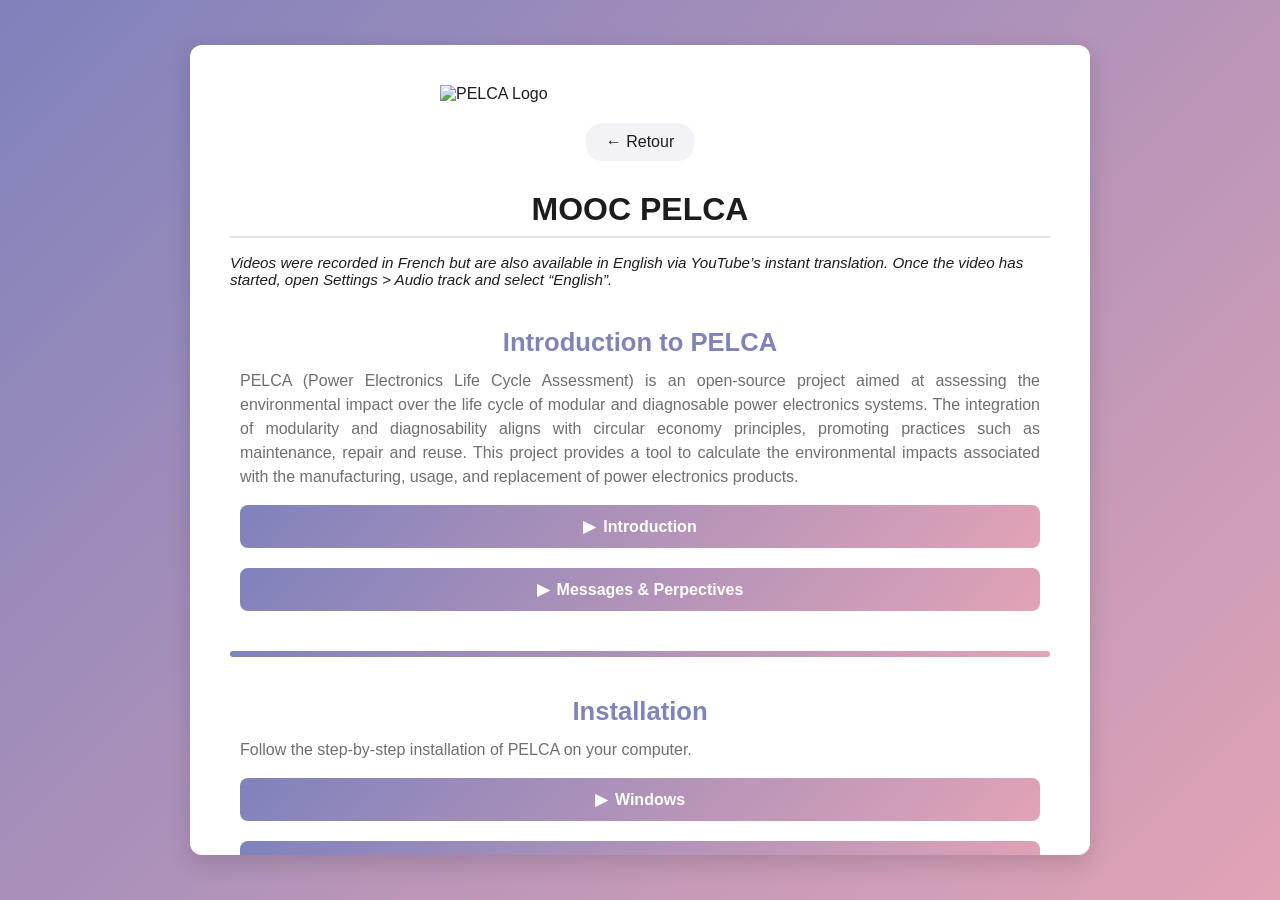
==== mooc.html @ 7f75ffa6 "Update mooc" ====
<!DOCTYPE html>
<html lang="fr">
<head>
  <meta charset="UTF-8" />
  <meta name="viewport" content="width=device-width, initial-scale=1" />
  <title>PELCA - MOOC</title>
  <style>
    :root {
      --gradient-from: #7f82bc;
      --gradient-to:   #e2a3b6;
      --text:           #1d1d1f;
      --secondary:      #6e6e73;
      --download-btn: var(--gradient-from);
      --doc-btn:   #6e6e73;
      --font:          -apple-system, BlinkMacSystemFont, "Segoe UI", Roboto, Oxygen,
                       Ubuntu, Cantarell, "Open Sans", "Helvetica Neue", sans-serif;
    }
    * { box-sizing: border-box; margin:0; padding:0; }
    body {
      min-height: 100vh;
      background: linear-gradient(135deg, var(--gradient-from), var(--gradient-to));
      display: flex; justify-content: center; align-items: center;
      font-family: var(--font); color: var(--text);
    }
    .floating-window {
      background: #fff;
      border-radius: 12px;
      box-shadow: 0 8px 24px rgba(0,0,0,0.15);
      max-width: 900px;
      width: 90%;
      padding: 40px;
      overflow-y: auto;
      max-height: 90vh;
    }
    .logo-top { display: block; margin: 0 auto 20px; max-width: 400px; height: auto; }
    .btn-back-container { text-align: center; margin-bottom: 30px; }
    .btn-back {
      display: inline-flex; align-items: center; gap: 8px;
      padding: 10px 20px; border-radius: 16px;
      background-color: #f2f2f7; color: var(--text);
      font-size: 1rem; text-decoration: none;
      transition: background-color .2s, color .2s;
    }
    .btn-back:hover { background-color: #e2a3b6; color: #fff; }
    main h2 {
      font-size: 2rem; margin-bottom: 16px;
      border-bottom: 2px solid #e2e2e7;
      padding-bottom: 8px; text-align: center;
    }
    .section { margin: 40px 0; }

    .section-bar {
      width: 100%;
      height: 6px;
      background: linear-gradient(90deg, var(--gradient-from), var(--gradient-to));
      margin: 40px 0;
      border-radius: 4px;
    }

    .section h3 {
      font-size: 1.6rem; margin-bottom: 12px;
      text-align: center; color: var(--gradient-from);
    }
    .description {
      font-size: 1rem;
      color: var(--secondary);
      text-align: justify;
      line-height: 1.5;
      max-width: 800px;
      margin: 0 auto 16px;
    }

    .example-item {
      display: flex; align-items: flex-start;
      gap: 20px; padding: 20px 0;
    }
    .example-item + .example-item {
      border-top: 1px solid #e2e2e7;
    }
    .example-image {
      flex: 0 0 25%; border-radius: 8px;
      object-fit: cover; max-height: 100px;
    }
    .example-content { flex: 1; }
    .example-content h3 {
      margin-bottom: 6px; font-size: 1.1rem; font-weight: bold;
    }
    .example-content p {
      color: var(--secondary); font-size: .95rem; line-height: 1.4;
    }
    .example-actions {
      margin-top: 12px;
      display: flex;
      gap: 10px;
    }
    .example-actions a {
      flex: 1;
      display: inline-block;
      text-align: center;
      padding: 6px 12px;
      border-radius: 4px;
      font-size: .9rem;
      text-decoration: none;
      transition: opacity .2s;
      color: #fff;
    }
    .btn-download { background: var(--download-btn); }
    .btn-download:hover { opacity: .8; }
    .btn-doc { background: var(--doc-btn); }
    .btn-doc:hover { opacity: .8; }


    details.video-details {
      max-width: 800px; margin: 0 auto 20px;
    }
    /* Style des onglets vidéo */
    details.video-details summary {
      list-style: none; display: block; width: 100%;
      background: linear-gradient(135deg, var(--gradient-from), var(--gradient-to));
      color: #fff; font-size: 1rem; font-weight: 600;
      padding: 12px 16px; border: none; border-radius: 8px;
      cursor: pointer; transition: background 0.3s ease, transform 0.2s ease;
      text-align: center;
    }
    details.video-details summary::-webkit-details-marker,
    details.video-details summary::marker { display: none; }
    details.video-details summary::before {
      content: "▶"; display: inline-block; margin-right: 8px;
      transition: transform .2s;
    }
    details.video-details[open] summary::before { transform: rotate(90deg); }
    details.video-details summary:hover { transform: translateY(-2px); }
    .video-container {
      position: relative; padding-bottom: 56.25%; height: 0;
      overflow: hidden; border-radius: 8px;
      box-shadow: 0 4px 12px rgba(0,0,0,0.1);
      margin-top: 12px;
    }
    .video-container iframe {
      position: absolute; top: 0; left: 0;
      width: 100%; height: 100%; border: none;
    }
    footer {
      text-align: center; margin-top: 30px;
      border-top: 1px solid #d2d2d7; padding-top: 20px;
      color: var(--secondary); font-size: .85rem;
    }

    /* Style pour la classe coming-soon */
    .coming-soon {
      font-size: 2rem;
      font-weight: bold;
      color: var(--secondary);
      text-align: center;
      margin-top: 40px;
      border: 2px solid var(--secondary);
      padding: 20px;
      border-radius: 8px;
      max-width: 80%;
      margin: 40px auto 0;
    }

    footer a { color: inherit; text-decoration: none; cursor: default; }

    /* —————————————— R E S P O N S I V E —————————————— */
    @media (max-width: 600px) {
      .logo-top {
        max-width: 80%;  /* logo plus petit */
        margin-bottom: 20px;
      }
      .example-item {
        flex-direction: column;
        align-items: center;
        text-align: center;
      }
      .example-image {
        flex: none;
        max-width: 60%;
        margin-bottom: 12px;
      }
      .example-actions {
        flex-direction: column;
      }
      .example-actions a {
        width: 100%;
        margin: 4px 0;
      }
    }

	/* Container 2 colonnes pour Algorithm */ 
	  .algorithm-info {
	    flex: 1;
	    min-width: 250px;
	  }
	  .btn-more-info {
	    display: inline-block;
	    padding: 8px 16px;
	    border-radius: 4px;
	    background: var(--gradient-from);
	    color: #fff;
	    text-decoration: none;
	    font-size: 0.9rem;
	    transition: opacity 0.2s;
	  }
	  .btn-more-info:hover {
	    opacity: 0.8;
	  }

/* 1. Assurez-vous que le conteneur est en flex et centre verticalement ses enfants */
#algorithm .algorithm-content {
  display: flex;
  align-items: center;   /* centre verticalement l’image et le bloc texte */
  gap: 20px;
  max-width: 800px;
  margin: 0 auto;
}

/* 2. Colonnes de largeur égale (ou ajustez la proportion si besoin) */
#algorithm .algorithm-text,
#algorithm .algorithm-info {
  flex: 1;               /* chaque colonne prend 50% de l’espace */
}

/* 3. Centre l’image dans sa colonne */
#algorithm .algorithm-text {
  display: flex;
  justify-content: center;  /* centre horizontalement */
  align-items: center;      /* centre verticalement */
}

/* 4. Adapte la taille de l’image */
/* Override pour agrandir le schéma dans #algorithm */
#algorithm .algorithm-text .example-image {
  flex: none;           /* désactive le flex-basis à 25% */
  max-height: none;     /* enlève la limite de hauteur */
  width: 400px;         /* taille fixe ou adapte à ta convenance */
  height: auto;         /* conserve les proportions */
  object-fit: contain;  /* ne recadre pas l’image */
}


/* 5. (Optionnel) Pour que la colonne texte garde un bon padding */
#algorithm .algorithm-info {
  padding: 0 10px;
}


  </style>
</head>
<body>
  <div class="floating-window">
    <img src="https://rawcdn.githack.com/merce-fra/PELCA/Release_PELCA_v1.4/Images/first_image.png" alt="PELCA Logo" class="logo-top" />
    <div class="btn-back-container">
      <a href="https://merce-pelca.github.io" class="btn-back" title="Retour">← Retour</a>
    </div>
    <main>
      <h2>MOOC PELCA</h2>
      <p class="info" style="font-size:0.95rem; margin-top:8px; font-style: italic;">
        Videos were recorded in French but are also available in English via YouTube’s instant translation. Once the video has started, open Settings &gt; Audio track and select “English”.
      </p>

      <section id="presentation" class="section">
        <h3>Introduction to PELCA</h3>
        <p class="description">PELCA (Power Electronics Life Cycle Assessment) is an open-source project aimed at assessing the environmental impact over the life cycle of modular and diagnosable power electronics systems. The integration of modularity and diagnosability aligns with circular economy principles, promoting practices such as maintenance, repair and reuse. This project provides a tool to calculate the environmental impacts associated with the manufacturing, usage, and replacement of power electronics products.</p>
        <details class="video-details">
          <summary>Introduction</summary>
          <div class="video-container">
            <iframe src="https://www.youtube.com/embed/OSKRiVQrvIM?rel=0&vq=hd1080" allowfullscreen></iframe>
          </div>
        </details>

        <details class="video-details">
          <summary>Messages & Perpectives</summary>
          <div class="video-container">
            <iframe src="https://www.youtube.com/embed/2fnEVMA_NZ4?rel=0&vq=hd1080" allowfullscreen></iframe>
          </div>
        </details>
      </section>

      <div class="section-bar"></div>
      <section id="installation" class="section">
        <h3>Installation</h3>
        <p class="description">Follow the step-by-step installation of PELCA on your computer.</p>
        <details class="video-details">
          <summary>Windows</summary>
          <div class="video-container">
            <iframe src="https://www.youtube.com/embed/ybwgHxSj2F8?si=oNDHVMSUBNl4mpif?rel=0&vq=hd1080" allowfullscreen></iframe>
          </div>
        </details>
        <details class="video-details">
          <summary>MacOS</summary>
          <div class="video-container">
            <iframe src="https://www.youtube.com/embed/CEszrfRF-E8?si=k-HWqd1NacOyJD__?rel=0&vq=hd1080" allowfullscreen></iframe>
          </div>
        </details>
        <details class="video-details">
          <summary>Linux</summary>
          <div class="video-container">
            <iframe src="https://www.youtube.com/embed/yWc86YApPBY?rel=0&vq=hd1080" allowfullscreen></iframe>
          </div>
        </details>
      </section>

		<div class="section-bar"></div>
		<section id="algorithm" class="section">
		  <h3>Algorithm</h3>
		  <div class="algorithm-content">
		    <!-- Colonne gauche : image parfaitement centrée -->
		    <div class="algorithm-text">
		      <img 
		        src="https://rawcdn.githack.com/merce-fra/PELCA/Release_PELCA_v1.4/Images/Algorithm/Figure1.png" 
		        alt="Figure 1: Algorithm flowchart" 
		        class="example-image"
		      />
		    </div>
		    <!-- Colonne droite : texte + bouton -->
		    <div class="algorithm-info">
		      <p class="description">
		        The PELCA algorithm is based on the concept of Replacement Unit (RU). It represents the maximum level of modularity of the system that can be dismantled and replaced; for example, a RU can be an integrated module or a discrete component (assuming they can be dismantled). When a RU is replaced, its age is reset to zero. <br>Consider the example of an inverter in Figure 1: in case (a), the inverter has 6 RUs, allowing to replace a specific power switch individually. In contrast, case (b) consists of a single RU-inverter, meaning that if a fault occurs, the entire system must be replaced. 
		      </p>
		      <a 
		        href="https://github.com/merce-fra/PELCA_internal/blob/main/Details/Algorithm.md" 
		        target="_blank" 
		        class="btn-more-info"
		      >
		        More Information
		      </a>
		    </div>
		  </div>
		</section>
        <details class="video-details">
          <summary>Watch the video</summary>
		  <div class="video-container">
            <iframe src="https://www.youtube.com/embed/3C1492zglvs?rel=0&vq=hd1080" allowfullscreen></iframe>
          </div>
        </details>




      <div class="section-bar"></div>
      <section id="exemple-onduleur" class="section">
        <h3>Example: Inverter</h3>
        <div class="example-item">
          <img src="https://www.mouser.fr/images/infineon/lrg/FS820R08A6P2BBPSA1_SPL_t.jpg" alt="Inverter - FS820R08A6P2B" class="example-image"/>
          <div class="example-content">
            <h3>Inverter – FS820R08A6P2B</h3>
            <p>Add a description here.</p>
            <div class="example-actions">
              <a href="https://github.com/merce-fra/PELCA/raw/Release_PELCA_v1.4/Input%20example/inputExample_v1.4.0_PowerModuleAndCapacitor.xlsx" download class="btn-download">Download Example</a>
              <a href="https://github.com/merce-fra/PELCA/blob/Release_PELCA_v1.4/Input%20example/ExampleOverview.md" target="_blank" rel="noopener noreferrer" class="btn-doc">Documentation</a>
            </div>
          </div>
        </div>
        <details class="video-details">
          <summary>Watch the video</summary>
          <p class="coming-soon">Coming soon!!</p>
        </details>
      </section>

      <div class="section-bar"></div>
      <section id="exemple-dc-breaker" class="section">
        <h3>Example: DC Breaker</h3>
        <div class="example-item">
          <img src="https://www.microchip.com/content/dam/mchp/mrt-dam/products/dpm/220714-dpm-photo-e-fuse-technology-demonstrator-board-angle-transparent.jpg" alt="E-Fuse – MSCDR-EFUSE-006" class="example-image"/>
          <div class="example-content">
            <h3>E-Fuse – MSCDR-EFUSE-006</h3>
            <p>DC static circuit breaker – SiC MOSFET transistor protection. 800 V/30 A demonstrator; 2 × MSC025SMA120B4.</p>
            <div class="example-actions">
              <a href="https://github.com/merce-fra/PELCA/raw/Release_PELCA_v1.4/Input%20example/inputExample_v1.4.0_Efuse.xlsx" download class="btn-download">Download Example</a>
              <a href="https://github.com/merce-fra/PELCA/blob/Release_PELCA_v1.4/Input%20example/ExampleOverview.md" target="_blank" rel="noopener noreferrer" class="btn-doc">Documentation</a>
            </div>
          </div>
        </div>
        <details class="video-details">
          <summary>Watch the video</summary>
		  <div class="video-container">
            <iframe src="https://www.youtube.com/embed/xrPsHAtA64E?rel=0&vq=hd1080" allowfullscreen></iframe>
          </div>
        </details>
      </section>

      <div class="section-bar"></div>

      <section id="presentation" class="section">
        <h3>Advanced Topics</h3>
        <details class="video-details">
          <summary>Influence des modèles de vieillissement sur les impacts environnementaux pour les composants d’électronique de puissance</summary>
		  <div class="video-container">
            <iframe src="https://www.youtube.com/embed/VgfLGr0DD3A?rel=0&vq=hd1080" allowfullscreen></iframe>
          </div>
        </details>
      </section>


    </main>

    <footer>
      &copy; 2025 – <a href="#" onclick="openTraffic(); return false;">
        Mitsubishi Electric R&D Centre Europe
      </a> – <a href="https://merce-pelca.github.io/contact.html" rel="noopener" >All rights reserved</a>
    </footer>
  </div>

  <script>
    function openTraffic() {
      const pwd = prompt("Enter password to access Traffic:");
      if (pwd === "MERCE2025") {
        window.open("https://thomtech0.github.io", "_blank", "noopener");
      } else if (pwd !== null) {
        alert("Incorrect password.");
      }
    }
  </script>
</body>
</html>
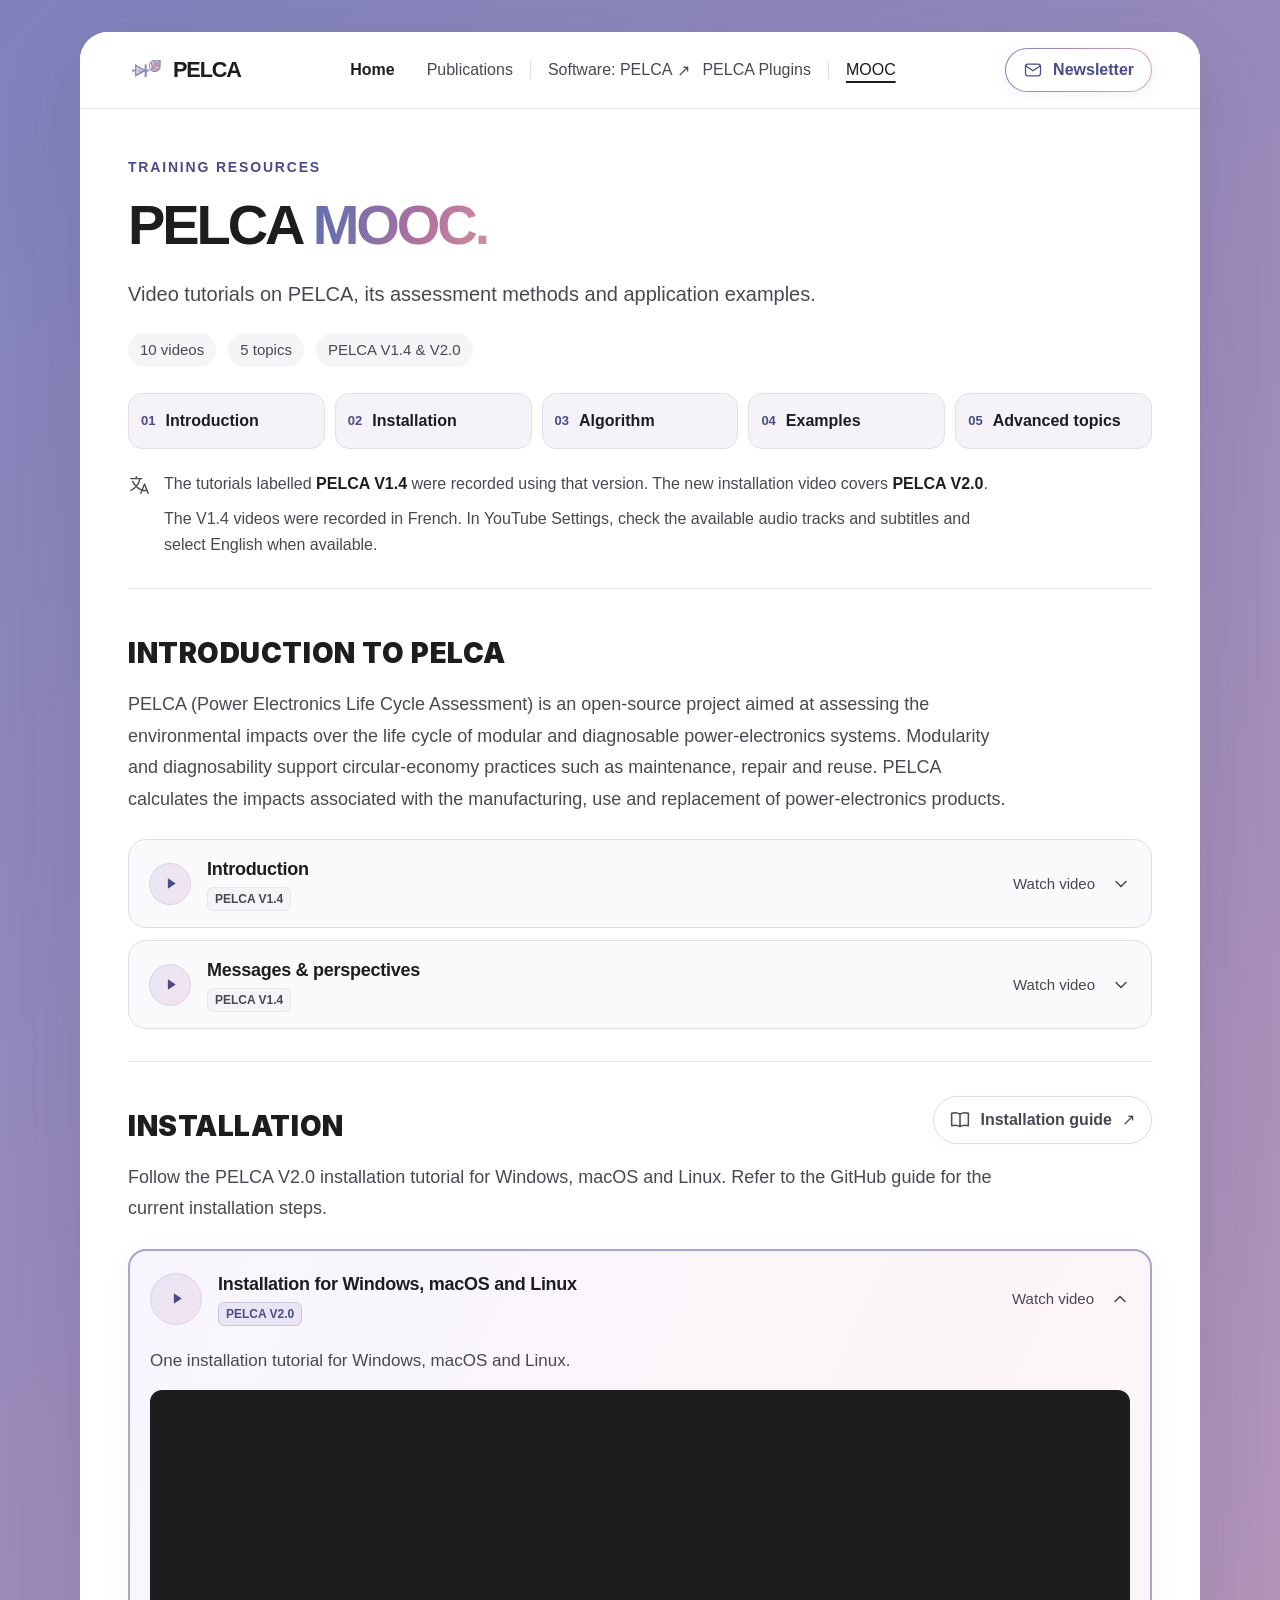
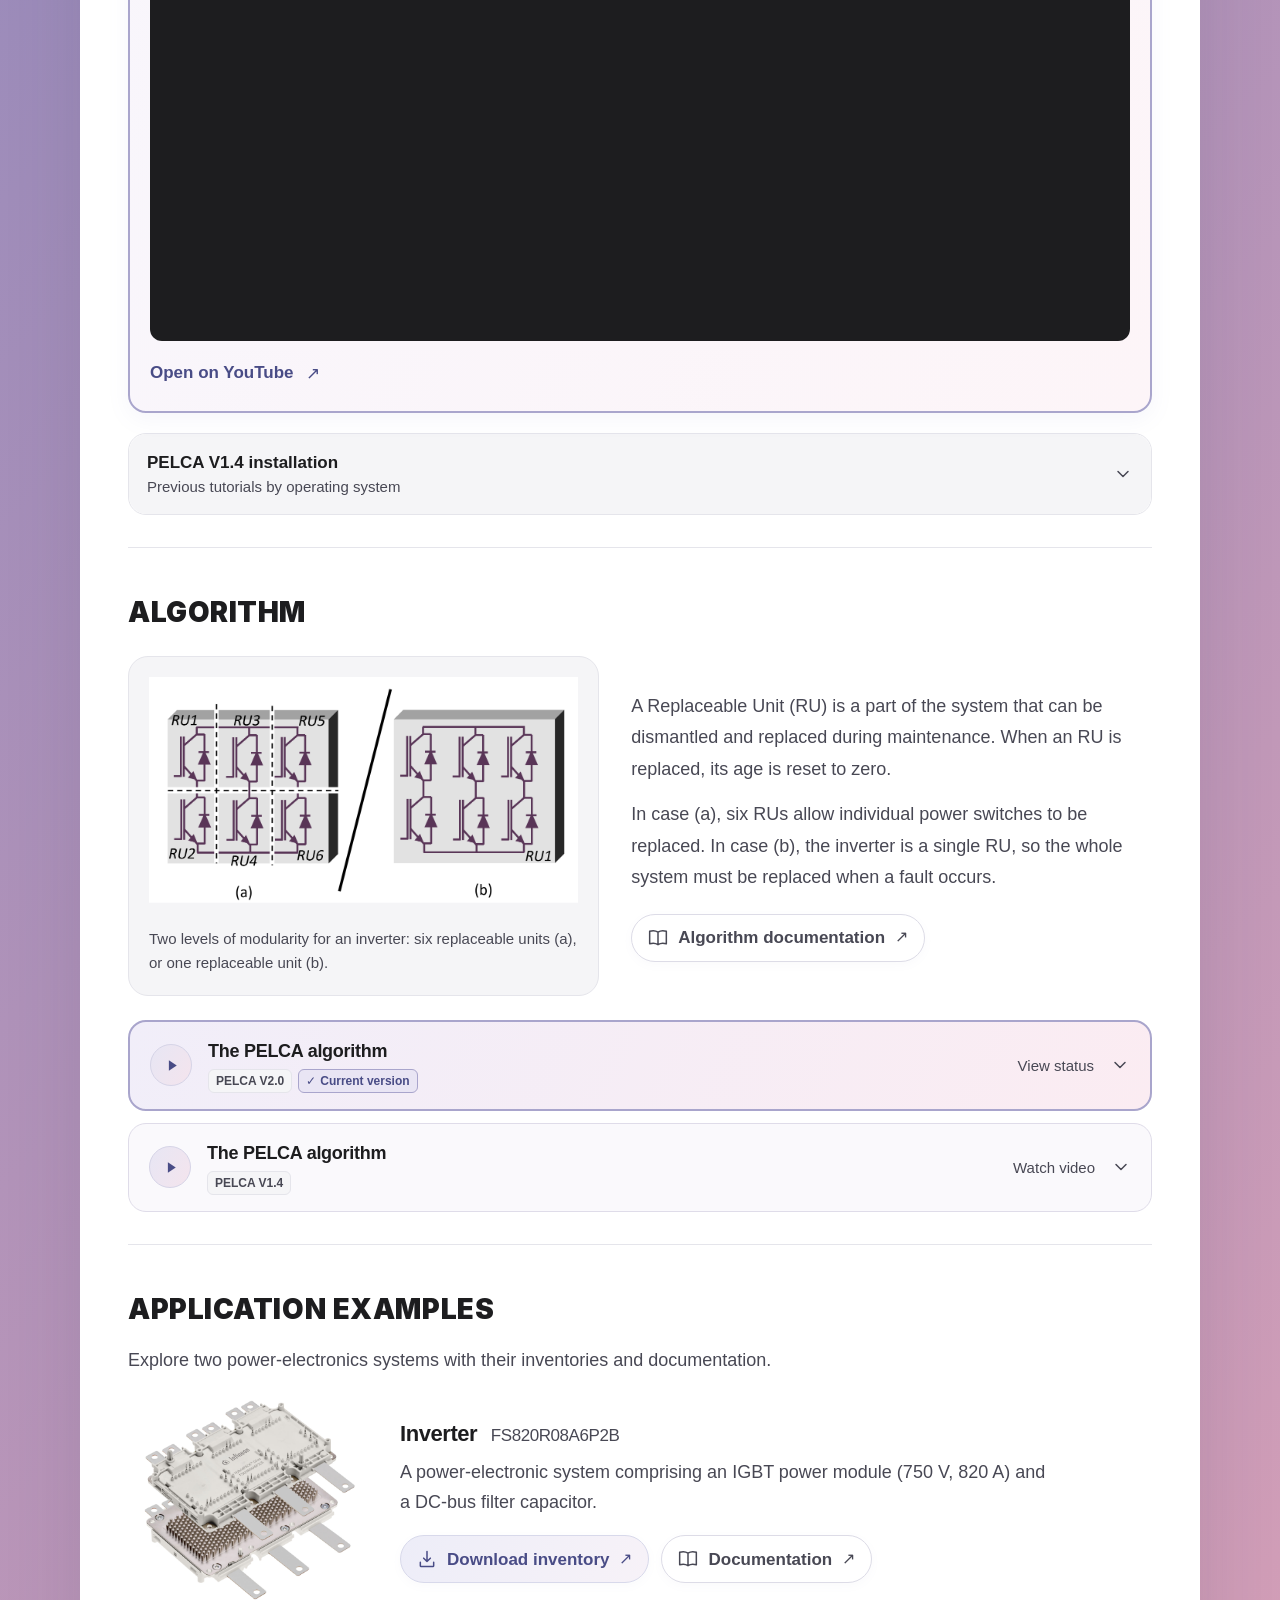
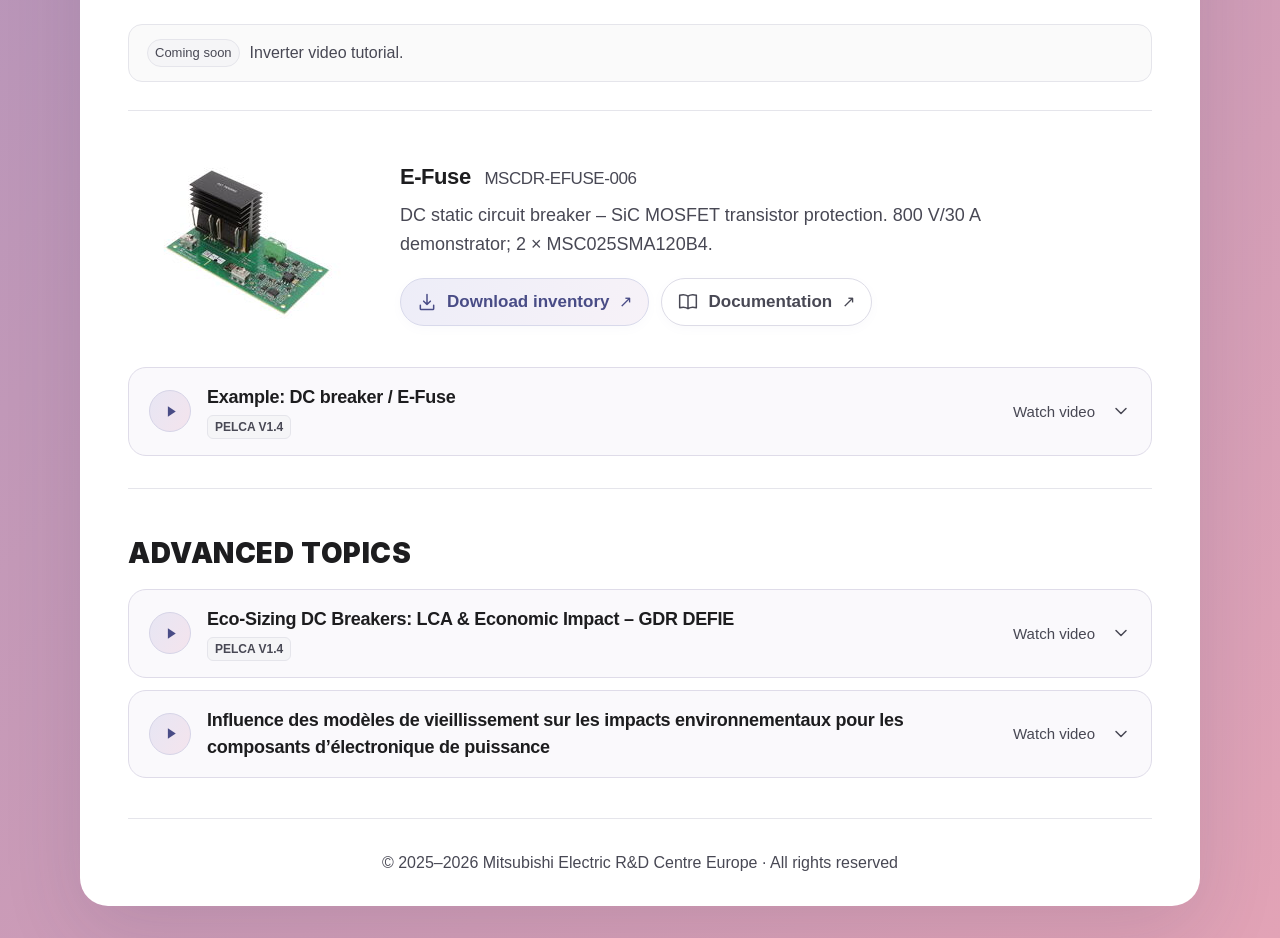
==== commit 1550d8b1: "Redesign PELCA website" ====
--- a/mooc.html
+++ b/mooc.html
@@ -1,416 +1,301 @@
 <!DOCTYPE html>
-<html lang="fr">
+<html lang="en">
 <head>
   <meta charset="UTF-8" />
   <meta name="viewport" content="width=device-width, initial-scale=1" />
-  <title>PELCA - MOOC</title>
-  <style>
-    :root {
-      --gradient-from: #7f82bc;
-      --gradient-to:   #e2a3b6;
-      --text:           #1d1d1f;
-      --secondary:      #6e6e73;
-      --download-btn: var(--gradient-from);
-      --doc-btn:   #6e6e73;
-      --font:          -apple-system, BlinkMacSystemFont, "Segoe UI", Roboto, Oxygen,
-                       Ubuntu, Cantarell, "Open Sans", "Helvetica Neue", sans-serif;
-    }
-    * { box-sizing: border-box; margin:0; padding:0; }
-    body {
-      min-height: 100vh;
-      background: linear-gradient(135deg, var(--gradient-from), var(--gradient-to));
-      display: flex; justify-content: center; align-items: center;
-      font-family: var(--font); color: var(--text);
-    }
-    .floating-window {
-      background: #fff;
-      border-radius: 12px;
-      box-shadow: 0 8px 24px rgba(0,0,0,0.15);
-      max-width: 900px;
-      width: 90%;
-      padding: 40px;
-      overflow-y: auto;
-      max-height: 90vh;
-    }
-    .logo-top { display: block; margin: 0 auto 20px; max-width: 400px; height: auto; }
-    .btn-back-container { text-align: center; margin-bottom: 30px; }
-    .btn-back {
-      display: inline-flex; align-items: center; gap: 8px;
-      padding: 10px 20px; border-radius: 16px;
-      background-color: #f2f2f7; color: var(--text);
-      font-size: 1rem; text-decoration: none;
-      transition: background-color .2s, color .2s;
-    }
-    .btn-back:hover { background-color: #e2a3b6; color: #fff; }
-    main h2 {
-      font-size: 2rem; margin-bottom: 16px;
-      border-bottom: 2px solid #e2e2e7;
-      padding-bottom: 8px; text-align: center;
-    }
-    .section { margin: 40px 0; }
-
-    .section-bar {
-      width: 100%;
-      height: 6px;
-      background: linear-gradient(90deg, var(--gradient-from), var(--gradient-to));
-      margin: 40px 0;
-      border-radius: 4px;
-    }
-
-    .section h3 {
-      font-size: 1.6rem; margin-bottom: 12px;
-      text-align: center; color: var(--gradient-from);
-    }
-    .description {
-      font-size: 1rem;
-      color: var(--secondary);
-      text-align: justify;
-      line-height: 1.5;
-      max-width: 800px;
-      margin: 0 auto 16px;
-    }
-
-    .example-item {
-      display: flex; align-items: flex-start;
-      gap: 20px; padding: 20px 0;
-    }
-    .example-item + .example-item {
-      border-top: 1px solid #e2e2e7;
-    }
-    .example-image {
-      flex: 0 0 25%; border-radius: 8px;
-      object-fit: cover; max-height: 100px;
-    }
-    .example-content { flex: 1; }
-    .example-content h3 {
-      margin-bottom: 6px; font-size: 1.1rem; font-weight: bold;
-    }
-    .example-content p {
-      color: var(--secondary); font-size: .95rem; line-height: 1.4;
-    }
-    .example-actions {
-      margin-top: 12px;
-      display: flex;
-      gap: 10px;
-    }
-    .example-actions a {
-      flex: 1;
-      display: inline-block;
-      text-align: center;
-      padding: 6px 12px;
-      border-radius: 4px;
-      font-size: .9rem;
-      text-decoration: none;
-      transition: opacity .2s;
-      color: #fff;
-    }
-    .btn-download { background: var(--download-btn); }
-    .btn-download:hover { opacity: .8; }
-    .btn-doc { background: var(--doc-btn); }
-    .btn-doc:hover { opacity: .8; }
-
-
-    details.video-details {
-      max-width: 800px; margin: 0 auto 20px;
-    }
-    /* Style des onglets vidéo */
-    details.video-details summary {
-      list-style: none; display: block; width: 100%;
-      background: linear-gradient(135deg, var(--gradient-from), var(--gradient-to));
-      color: #fff; font-size: 1rem; font-weight: 600;
-      padding: 12px 16px; border: none; border-radius: 8px;
-      cursor: pointer; transition: background 0.3s ease, transform 0.2s ease;
-      text-align: center;
-    }
-    details.video-details summary::-webkit-details-marker,
-    details.video-details summary::marker { display: none; }
-    details.video-details summary::before {
-      content: "▶"; display: inline-block; margin-right: 8px;
-      transition: transform .2s;
-    }
-    details.video-details[open] summary::before { transform: rotate(90deg); }
-    details.video-details summary:hover { transform: translateY(-2px); }
-    .video-container {
-      position: relative; padding-bottom: 56.25%; height: 0;
-      overflow: hidden; border-radius: 8px;
-      box-shadow: 0 4px 12px rgba(0,0,0,0.1);
-      margin-top: 12px;
-    }
-    .video-container iframe {
-      position: absolute; top: 0; left: 0;
-      width: 100%; height: 100%; border: none;
-    }
-    footer {
-      text-align: center; margin-top: 30px;
-      border-top: 1px solid #d2d2d7; padding-top: 20px;
-      color: var(--secondary); font-size: .85rem;
-    }
-
-    /* Style pour la classe coming-soon */
-    .coming-soon {
-      font-size: 2rem;
-      font-weight: bold;
-      color: var(--secondary);
-      text-align: center;
-      margin-top: 40px;
-      border: 2px solid var(--secondary);
-      padding: 20px;
-      border-radius: 8px;
-      max-width: 80%;
-      margin: 40px auto 0;
-    }
-
-    footer a { color: inherit; text-decoration: none; cursor: default; }
-
-    /* —————————————— R E S P O N S I V E —————————————— */
-    @media (max-width: 600px) {
-      .logo-top {
-        max-width: 80%;  /* logo plus petit */
-        margin-bottom: 20px;
-      }
-      .example-item {
-        flex-direction: column;
-        align-items: center;
-        text-align: center;
-      }
-      .example-image {
-        flex: none;
-        max-width: 60%;
-        margin-bottom: 12px;
-      }
-      .example-actions {
-        flex-direction: column;
-      }
-      .example-actions a {
-        width: 100%;
-        margin: 4px 0;
-      }
-    }
-
-	/* Container 2 colonnes pour Algorithm */ 
-	  .algorithm-info {
-	    flex: 1;
-	    min-width: 250px;
-	  }
-	  .btn-more-info {
-	    display: inline-block;
-	    padding: 8px 16px;
-	    border-radius: 4px;
-	    background: var(--gradient-from);
-	    color: #fff;
-	    text-decoration: none;
-	    font-size: 0.9rem;
-	    transition: opacity 0.2s;
-	  }
-	  .btn-more-info:hover {
-	    opacity: 0.8;
-	  }
-
-/* 1. Assurez-vous que le conteneur est en flex et centre verticalement ses enfants */
-#algorithm .algorithm-content {
-  display: flex;
-  align-items: center;   /* centre verticalement l’image et le bloc texte */
-  gap: 20px;
-  max-width: 800px;
-  margin: 0 auto;
-}
-
-/* 2. Colonnes de largeur égale (ou ajustez la proportion si besoin) */
-#algorithm .algorithm-text,
-#algorithm .algorithm-info {
-  flex: 1;               /* chaque colonne prend 50% de l’espace */
-}
-
-/* 3. Centre l’image dans sa colonne */
-#algorithm .algorithm-text {
-  display: flex;
-  justify-content: center;  /* centre horizontalement */
-  align-items: center;      /* centre verticalement */
-}
-
-/* 4. Adapte la taille de l’image */
-/* Override pour agrandir le schéma dans #algorithm */
-#algorithm .algorithm-text .example-image {
-  flex: none;           /* désactive le flex-basis à 25% */
-  max-height: none;     /* enlève la limite de hauteur */
-  width: 400px;         /* taille fixe ou adapte à ta convenance */
-  height: auto;         /* conserve les proportions */
-  object-fit: contain;  /* ne recadre pas l’image */
-}
-
-
-/* 5. (Optionnel) Pour que la colonne texte garde un bon padding */
-#algorithm .algorithm-info {
-  padding: 0 10px;
-}
-
-
-  </style>
+  <meta name="referrer" content="strict-origin-when-cross-origin" />
+  <meta name="google-site-verification" content="qB7MZzRbN-OQLLU3OXkuDCu5ByE9jwiSipl_wP4SXSw" />
+  <meta name="description" content="Video tutorials on PELCA, installation, assessment methods and power-electronics application examples." />
+  <meta name="theme-color" content="#7f82bc" />
+  <title>PELCA — MOOC</title>
+  <link rel="icon" type="image/png" href="icons/first_image.png" />
+  <link rel="apple-touch-icon" href="icons/first_image.png" />
+  <link rel="manifest" href="manifest.json" />
+  <meta name="apple-mobile-web-app-capable" content="yes" />
+  <meta name="apple-mobile-web-app-title" content="PELCA" />
+  <meta name="apple-mobile-web-app-status-bar-style" content="default" />
+  <meta name="msapplication-TileImage" content="icons/first_image.png" />
+  <meta name="msapplication-TileColor" content="#7f82bc" />
+  <link rel="stylesheet" href="assets/pelca.css" />
+  <link rel="stylesheet" href="assets/pages.css" />
+  <link rel="stylesheet" href="assets/mooc.css" />
+  <script src="assets/pelca.js" defer></script>
+  <script src="assets/mooc.js" defer></script>
 </head>
-<body>
-  <div class="floating-window">
-    <img src="https://rawcdn.githack.com/merce-fra/PELCA/Release_PELCA_v1.4/Images/first_image.png" alt="PELCA Logo" class="logo-top" />
-    <div class="btn-back-container">
-      <a href="https://merce-pelca.github.io" class="btn-back" title="Retour">← Retour</a>
-    </div>
-    <main>
-      <h2>MOOC PELCA</h2>
-      <p class="info" style="font-size:0.95rem; margin-top:8px; font-style: italic;">
-        Videos were recorded in French but are also available in English via YouTube’s instant translation. Once the video has started, open Settings &gt; Audio track and select “English”.
-      </p>
-
-      <section id="presentation" class="section">
-        <h3>Introduction to PELCA</h3>
-        <p class="description">PELCA (Power Electronics Life Cycle Assessment) is an open-source project aimed at assessing the environmental impact over the life cycle of modular and diagnosable power electronics systems. The integration of modularity and diagnosability aligns with circular economy principles, promoting practices such as maintenance, repair and reuse. This project provides a tool to calculate the environmental impacts associated with the manufacturing, usage, and replacement of power electronics products.</p>
-        <details class="video-details">
-          <summary>Introduction</summary>
-          <div class="video-container">
-            <iframe src="https://www.youtube.com/embed/OSKRiVQrvIM?rel=0&vq=hd1080" allowfullscreen></iframe>
-          </div>
-        </details>
-
-        <details class="video-details">
-          <summary>Messages & Perpectives</summary>
-          <div class="video-container">
-            <iframe src="https://www.youtube.com/embed/2fnEVMA_NZ4?rel=0&vq=hd1080" allowfullscreen></iframe>
-          </div>
-        </details>
-      </section>
-
-      <div class="section-bar"></div>
-      <section id="installation" class="section">
-        <h3>Installation</h3>
-        <p class="description">Follow the step-by-step installation of PELCA on your computer.</p>
-        <details class="video-details">
-          <summary>Windows</summary>
-          <div class="video-container">
-            <iframe src="https://www.youtube.com/embed/ybwgHxSj2F8?si=oNDHVMSUBNl4mpif?rel=0&vq=hd1080" allowfullscreen></iframe>
-          </div>
-        </details>
-        <details class="video-details">
-          <summary>MacOS</summary>
-          <div class="video-container">
-            <iframe src="https://www.youtube.com/embed/CEszrfRF-E8?si=k-HWqd1NacOyJD__?rel=0&vq=hd1080" allowfullscreen></iframe>
-          </div>
-        </details>
-        <details class="video-details">
-          <summary>Linux</summary>
-          <div class="video-container">
-            <iframe src="https://www.youtube.com/embed/yWc86YApPBY?rel=0&vq=hd1080" allowfullscreen></iframe>
-          </div>
-        </details>
-      </section>
-
-		<div class="section-bar"></div>
-		<section id="algorithm" class="section">
-		  <h3>Algorithm</h3>
-		  <div class="algorithm-content">
-		    <!-- Colonne gauche : image parfaitement centrée -->
-		    <div class="algorithm-text">
-		      <img 
-		        src="https://rawcdn.githack.com/merce-fra/PELCA/Release_PELCA_v1.4/Images/Algorithm/Figure1.png" 
-		        alt="Figure 1: Algorithm flowchart" 
-		        class="example-image"
-		      />
-		    </div>
-		    <!-- Colonne droite : texte + bouton -->
-		    <div class="algorithm-info">
-		      <p class="description">
-		        The PELCA algorithm is based on the concept of Replacement Unit (RU). It represents the maximum level of modularity of the system that can be dismantled and replaced; for example, a RU can be an integrated module or a discrete component (assuming they can be dismantled). When a RU is replaced, its age is reset to zero. <br>Consider the example of an inverter in Figure 1: in case (a), the inverter has 6 RUs, allowing to replace a specific power switch individually. In contrast, case (b) consists of a single RU-inverter, meaning that if a fault occurs, the entire system must be replaced. 
-		      </p>
-		      <a 
-		        href="https://github.com/merce-fra/PELCA_internal/blob/main/Details/Algorithm.md" 
-		        target="_blank" 
-		        class="btn-more-info"
-		      >
-		        More Information
-		      </a>
-		    </div>
-		  </div>
-		</section>
-        <details class="video-details">
-          <summary>Watch the video</summary>
-		  <div class="video-container">
-            <iframe src="https://www.youtube.com/embed/3C1492zglvs?rel=0&vq=hd1080" allowfullscreen></iframe>
-          </div>
-        </details>
-
-
-
-
-      <div class="section-bar"></div>
-      <section id="exemple-onduleur" class="section">
-        <h3>Example: Inverter</h3>
-        <div class="example-item">
-          <img src="https://www.mouser.fr/images/infineon/lrg/FS820R08A6P2BBPSA1_SPL_t.jpg" alt="Inverter - FS820R08A6P2B" class="example-image"/>
-          <div class="example-content">
-            <h3>Inverter – FS820R08A6P2B</h3>
-            <p>Add a description here.</p>
-            <div class="example-actions">
-              <a href="https://github.com/merce-fra/PELCA/raw/Release_PELCA_v1.4/Input%20example/inputExample_v1.4.0_PowerModuleAndCapacitor.xlsx" download class="btn-download">Download Example</a>
-              <a href="https://github.com/merce-fra/PELCA/blob/Release_PELCA_v1.4/Input%20example/ExampleOverview.md" target="_blank" rel="noopener noreferrer" class="btn-doc">Documentation</a>
+<body class="official-site detail-page mooc-page">
+  <a class="skip-link" href="#main">Skip to content</a>
+  <div class="site-shell">
+    <header class="site-header">
+      <div class="header-inner">
+        <a class="brand" href="index.html" aria-label="PELCA home"><img src="icons/first_image.png" width="36" height="36" alt="" /><span>PELCA</span></a>
+        <nav class="desktop-nav" aria-label="Main navigation">
+          <a class="nav-home" href="index.html">Home</a>
+          <a class="resource-publications" href="publications.html">Publications</a>
+          <span class="nav-divider" aria-hidden="true"></span>
+          <a class="resource-github" href="https://github.com/merce-fra/PELCA" target="_blank" rel="noopener noreferrer">Software: PELCA <span aria-hidden="true">↗</span></a>
+          <a class="resource-plugins" href="plugins.html">PELCA Plugins</a>
+          <span class="nav-divider" aria-hidden="true"></span>
+          <a class="resource-mooc" href="mooc.html" aria-current="page">MOOC</a>
+        </nav>
+        <a class="header-cta newsletter-cta" href="https://forms.office.com/e/TFM0s2G8ew" target="_blank" rel="noopener noreferrer" aria-label="PELCA newsletter" title="Newsletter"><svg class="newsletter-icon" viewBox="0 0 24 24" aria-hidden="true" focusable="false"><rect x="3" y="5" width="18" height="14" rx="3" /><path d="m3 7 9 6 9-6" /></svg><span class="newsletter-label">Newsletter</span></a>
+        <details class="mobile-nav">
+          <summary aria-label="Open navigation"><span></span><span></span></summary>
+          <nav aria-label="Mobile navigation">
+            <a class="nav-home" href="index.html">Home</a>
+            <a class="resource-publications" href="publications.html">Publications</a>
+            <a class="resource-github nav-group-start" href="https://github.com/merce-fra/PELCA" target="_blank" rel="noopener noreferrer">Software: PELCA <span aria-hidden="true">↗</span></a>
+            <a class="resource-plugins" href="plugins.html">PELCA Plugins</a>
+            <a class="resource-mooc nav-group-start" href="mooc.html" aria-current="page">MOOC</a>
+            <a class="nav-group-start" href="https://forms.office.com/e/TFM0s2G8ew" target="_blank" rel="noopener noreferrer">Newsletter</a>
+          </nav>
+        </details>
+      </div>
+    </header>
+    <main id="main">
+      <section class="detail-intro mooc-intro section-wrap" aria-labelledby="mooc-title">
+        <p class="eyebrow">TRAINING RESOURCES</p>
+        <h1 id="mooc-title">PELCA <span class="gradient-text">MOOC.</span></h1>
+        <p>Video tutorials on PELCA, its assessment methods and application examples.</p>
+        <ul class="mooc-facts" aria-label="Course overview"><li>10 videos</li><li>5 topics</li><li>PELCA V1.4 &amp; V2.0</li></ul>
+      </section>
+
+      <nav class="mooc-index section-wrap" aria-label="MOOC topics">
+        <a href="#presentation"><span aria-hidden="true">01</span>Introduction</a>
+        <a href="#installation"><span aria-hidden="true">02</span>Installation</a>
+        <a href="#algorithm"><span aria-hidden="true">03</span>Algorithm</a>
+        <a href="#examples"><span aria-hidden="true">04</span>Examples</a>
+        <a href="#advanced-topics"><span aria-hidden="true">05</span>Advanced topics</a>
+      </nav>
+
+      <aside class="mooc-language section-wrap" aria-label="Video versions and languages">
+        <svg viewBox="0 0 24 24" aria-hidden="true" focusable="false"><path d="M3 5h12M9 3v2M5 8c2 4 5 7 9 9M13 5c-1 6-4 10-10 13m11 3 4-10 4 10m-7-3h6" /></svg>
+        <div>
+          <p>The tutorials labelled <strong>PELCA V1.4</strong> were recorded using that version. The new installation video covers <strong>PELCA V2.0</strong>.</p>
+          <p>The V1.4 videos were recorded in French. In YouTube Settings, check the available audio tracks and subtitles and select English when available.</p>
+        </div>
+      </aside>
+
+      <section class="mooc-section section-wrap reveal" id="presentation" aria-labelledby="introduction-title">
+        <div class="home-section-heading"><h2 class="home-section-title" id="introduction-title">Introduction to PELCA</h2></div>
+        <p class="mooc-description">PELCA (Power Electronics Life Cycle Assessment) is an open-source project aimed at assessing the environmental impacts over the life cycle of modular and diagnosable power-electronics systems. Modularity and diagnosability support circular-economy practices such as maintenance, repair and reuse. PELCA calculates the impacts associated with the manufacturing, use and replacement of power-electronics products.</p>
+        <div class="mooc-lessons">
+        <details class="mooc-lesson" name="mooc-videos">
+          <summary>
+            <span class="mooc-play"><svg viewBox="0 0 24 24" aria-hidden="true" focusable="false"><path d="m9 6 9 6-9 6Z" /></svg></span>
+            <span class="mooc-lesson-heading"><span class="mooc-lesson-title">Introduction</span><span class="mooc-lesson-version">PELCA V1.4</span></span>
+            <span class="mooc-watch-label">Watch video</span>
+            <svg class="mooc-chevron" viewBox="0 0 24 24" aria-hidden="true" focusable="false"><path d="m6 9 6 6 6-6" /></svg>
+          </summary>
+          <div class="mooc-lesson-content">
+            <div class="mooc-player" data-video-id="OSKRiVQrvIM" data-video-title="Introduction"></div>
+            <a class="text-link mooc-youtube" href="https://www.youtube.com/watch?v=OSKRiVQrvIM" target="_blank" rel="noopener noreferrer">Open on YouTube <span aria-hidden="true">↗</span></a>
+          </div>
+        </details>
+        <details class="mooc-lesson" name="mooc-videos">
+          <summary>
+            <span class="mooc-play"><svg viewBox="0 0 24 24" aria-hidden="true" focusable="false"><path d="m9 6 9 6-9 6Z" /></svg></span>
+            <span class="mooc-lesson-heading"><span class="mooc-lesson-title">Messages &amp; perspectives</span><span class="mooc-lesson-version">PELCA V1.4</span></span>
+            <span class="mooc-watch-label">Watch video</span>
+            <svg class="mooc-chevron" viewBox="0 0 24 24" aria-hidden="true" focusable="false"><path d="m6 9 6 6 6-6" /></svg>
+          </summary>
+          <div class="mooc-lesson-content">
+            <div class="mooc-player" data-video-id="2fnEVMA_NZ4" data-video-title="Messages &amp; perspectives"></div>
+            <a class="text-link mooc-youtube" href="https://www.youtube.com/watch?v=2fnEVMA_NZ4" target="_blank" rel="noopener noreferrer">Open on YouTube <span aria-hidden="true">↗</span></a>
+          </div>
+        </details>
+        </div>
+      </section>
+
+      <section class="mooc-section section-wrap reveal" id="installation" aria-labelledby="installation-title">
+        <div class="home-section-heading">
+          <h2 class="home-section-title" id="installation-title">Installation</h2>
+          <a class="example-action example-documentation" href="https://github.com/merce-fra/PELCA/blob/main/README.md#installation-guide" target="_blank" rel="noopener noreferrer"><svg class="example-action-icon" viewBox="0 0 24 24" aria-hidden="true" focusable="false"><path d="M12 5v15M12 5C9 3 5 3 2 4v15c3-1 7-1 10 1 3-2 7-2 10-1V4c-3-1-7-1-10 1Z" /></svg>Installation guide <span class="example-action-arrow" aria-hidden="true">↗</span></a>
+        </div>
+        <p class="mooc-description">Follow the PELCA V2.0 installation tutorial for Windows, macOS and Linux. Refer to the GitHub guide for the current installation steps.</p>
+        <div class="mooc-lessons mooc-current-installation">
+          <details class="mooc-lesson mooc-installation-current" name="mooc-videos" id="installation-v2" open>
+            <summary>
+              <span class="mooc-play"><svg viewBox="0 0 24 24" aria-hidden="true" focusable="false"><path d="m9 6 9 6-9 6Z" /></svg></span>
+              <span class="mooc-lesson-heading"><span class="mooc-lesson-title">Installation for Windows, macOS and Linux</span><span class="mooc-lesson-version">PELCA V2.0</span></span>
+              <span class="mooc-watch-label">Watch video</span>
+              <svg class="mooc-chevron" viewBox="0 0 24 24" aria-hidden="true" focusable="false"><path d="m6 9 6 6 6-6" /></svg>
+            </summary>
+            <div class="mooc-lesson-content">
+              <p class="mooc-installation-description">One installation tutorial for Windows, macOS and Linux.</p>
+              <div class="mooc-player" data-video-id="mlTMtS905uI" data-video-title="PELCA V2.0 installation — Windows, macOS and Linux"></div>
+              <a class="text-link mooc-youtube" href="https://www.youtube.com/watch?v=mlTMtS905uI" target="_blank" rel="noopener noreferrer">Open on YouTube <span aria-hidden="true">↗</span></a>
             </div>
-          </div>
-        </div>
-        <details class="video-details">
-          <summary>Watch the video</summary>
-          <p class="coming-soon">Coming soon!!</p>
-        </details>
-      </section>
-
-      <div class="section-bar"></div>
-      <section id="exemple-dc-breaker" class="section">
-        <h3>Example: DC Breaker</h3>
-        <div class="example-item">
-          <img src="https://www.microchip.com/content/dam/mchp/mrt-dam/products/dpm/220714-dpm-photo-e-fuse-technology-demonstrator-board-angle-transparent.jpg" alt="E-Fuse – MSCDR-EFUSE-006" class="example-image"/>
-          <div class="example-content">
-            <h3>E-Fuse – MSCDR-EFUSE-006</h3>
-            <p>DC static circuit breaker – SiC MOSFET transistor protection. 800 V/30 A demonstrator; 2 × MSC025SMA120B4.</p>
-            <div class="example-actions">
-              <a href="https://github.com/merce-fra/PELCA/raw/Release_PELCA_v1.4/Input%20example/inputExample_v1.4.0_Efuse.xlsx" download class="btn-download">Download Example</a>
-              <a href="https://github.com/merce-fra/PELCA/blob/Release_PELCA_v1.4/Input%20example/ExampleOverview.md" target="_blank" rel="noopener noreferrer" class="btn-doc">Documentation</a>
+          </details>
+        </div>
+        <details class="mooc-archive">
+          <summary><span class="mooc-archive-title">PELCA V1.4 installation<span>Previous tutorials by operating system</span></span><svg class="mooc-chevron" viewBox="0 0 24 24" aria-hidden="true" focusable="false"><path d="m6 9 6 6 6-6" /></svg></summary>
+          <div class="mooc-archive-content">
+            <p class="mooc-description">Installation tutorials recorded with PELCA V1.4, organised by operating system.</p>
+            <div class="mooc-lessons">
+        <details class="mooc-lesson" name="mooc-videos">
+          <summary>
+            <span class="mooc-play"><svg viewBox="0 0 24 24" aria-hidden="true" focusable="false"><path d="m9 6 9 6-9 6Z" /></svg></span>
+            <span class="mooc-lesson-heading"><span class="mooc-lesson-title">Windows</span><span class="mooc-lesson-version">PELCA V1.4</span></span>
+            <span class="mooc-watch-label">Watch video</span>
+            <svg class="mooc-chevron" viewBox="0 0 24 24" aria-hidden="true" focusable="false"><path d="m6 9 6 6 6-6" /></svg>
+          </summary>
+          <div class="mooc-lesson-content">
+            <div class="mooc-player" data-video-id="ybwgHxSj2F8" data-video-title="Windows"></div>
+            <a class="text-link mooc-youtube" href="https://www.youtube.com/watch?v=ybwgHxSj2F8" target="_blank" rel="noopener noreferrer">Open on YouTube <span aria-hidden="true">↗</span></a>
+          </div>
+        </details>
+        <details class="mooc-lesson" name="mooc-videos">
+          <summary>
+            <span class="mooc-play"><svg viewBox="0 0 24 24" aria-hidden="true" focusable="false"><path d="m9 6 9 6-9 6Z" /></svg></span>
+            <span class="mooc-lesson-heading"><span class="mooc-lesson-title">macOS</span><span class="mooc-lesson-version">PELCA V1.4</span></span>
+            <span class="mooc-watch-label">Watch video</span>
+            <svg class="mooc-chevron" viewBox="0 0 24 24" aria-hidden="true" focusable="false"><path d="m6 9 6 6 6-6" /></svg>
+          </summary>
+          <div class="mooc-lesson-content">
+            <div class="mooc-player" data-video-id="CEszrfRF-E8" data-video-title="macOS"></div>
+            <a class="text-link mooc-youtube" href="https://www.youtube.com/watch?v=CEszrfRF-E8" target="_blank" rel="noopener noreferrer">Open on YouTube <span aria-hidden="true">↗</span></a>
+          </div>
+        </details>
+        <details class="mooc-lesson" name="mooc-videos">
+          <summary>
+            <span class="mooc-play"><svg viewBox="0 0 24 24" aria-hidden="true" focusable="false"><path d="m9 6 9 6-9 6Z" /></svg></span>
+            <span class="mooc-lesson-heading"><span class="mooc-lesson-title">Linux</span><span class="mooc-lesson-version">PELCA V1.4</span></span>
+            <span class="mooc-watch-label">Watch video</span>
+            <svg class="mooc-chevron" viewBox="0 0 24 24" aria-hidden="true" focusable="false"><path d="m6 9 6 6 6-6" /></svg>
+          </summary>
+          <div class="mooc-lesson-content">
+            <div class="mooc-player" data-video-id="yWc86YApPBY" data-video-title="Linux"></div>
+            <a class="text-link mooc-youtube" href="https://www.youtube.com/watch?v=yWc86YApPBY" target="_blank" rel="noopener noreferrer">Open on YouTube <span aria-hidden="true">↗</span></a>
+          </div>
+        </details>
             </div>
           </div>
-        </div>
-        <details class="video-details">
-          <summary>Watch the video</summary>
-		  <div class="video-container">
-            <iframe src="https://www.youtube.com/embed/xrPsHAtA64E?rel=0&vq=hd1080" allowfullscreen></iframe>
-          </div>
-        </details>
-      </section>
-
-      <div class="section-bar"></div>
-
-      <section id="presentation" class="section">
-        <h3>Advanced Topics</h3>
-        <details class="video-details">
-          <summary>Influence des modèles de vieillissement sur les impacts environnementaux pour les composants d’électronique de puissance</summary>
-		  <div class="video-container">
-            <iframe src="https://www.youtube.com/embed/VgfLGr0DD3A?rel=0&vq=hd1080" allowfullscreen></iframe>
-          </div>
-        </details>
-      </section>
-
-
+        </details>
+      </section>
+
+      <section class="mooc-section section-wrap reveal" id="algorithm" aria-labelledby="algorithm-title">
+        <div class="home-section-heading"><h2 class="home-section-title" id="algorithm-title">Algorithm</h2></div>
+        <div class="mooc-algorithm">
+          <figure>
+            <img src="assets/pelca-replaceable-units.svg" width="2547" height="1387" alt="An inverter modelled as six replaceable power switches or as one replaceable unit." loading="lazy" />
+            <figcaption>Two levels of modularity for an inverter: six replaceable units (a), or one replaceable unit (b).</figcaption>
+          </figure>
+          <div>
+            <p class="mooc-description">A Replaceable Unit (RU) is a part of the system that can be dismantled and replaced during maintenance. When an RU is replaced, its age is reset to zero.</p>
+            <p class="mooc-description">In case (a), six RUs allow individual power switches to be replaced. In case (b), the inverter is a single RU, so the whole system must be replaced when a fault occurs.</p>
+            <a class="example-action example-documentation" href="https://github.com/merce-fra/PELCA/blob/main/documentations/Algorithm.md" target="_blank" rel="noopener noreferrer"><svg class="example-action-icon" viewBox="0 0 24 24" aria-hidden="true" focusable="false"><path d="M12 5v15M12 5C9 3 5 3 2 4v15c3-1 7-1 10 1 3-2 7-2 10-1V4c-3-1-7-1-10 1Z" /></svg>Algorithm documentation <span class="example-action-arrow" aria-hidden="true">↗</span></a>
+          </div>
+        </div>
+        <div class="mooc-lessons">
+        <details class="mooc-lesson mooc-lesson-current" name="mooc-videos">
+          <summary>
+            <span class="mooc-play"><svg viewBox="0 0 24 24" aria-hidden="true" focusable="false"><path d="m9 6 9 6-9 6Z" /></svg></span>
+            <span class="mooc-lesson-heading">
+              <span class="mooc-lesson-title">The PELCA algorithm</span>
+              <span class="mooc-lesson-meta"><span class="mooc-lesson-version">PELCA V2.0</span><span class="mooc-current-badge"><span aria-hidden="true">✓</span> Current version</span></span>
+            </span>
+            <span class="mooc-watch-label">View status</span>
+            <svg class="mooc-chevron" viewBox="0 0 24 24" aria-hidden="true" focusable="false"><path d="m6 9 6 6 6-6" /></svg>
+          </summary>
+          <div class="mooc-lesson-content">
+            <p class="mooc-coming-soon"><span class="video-status">Coming soon</span>The PELCA V2.0 algorithm video will be available soon.</p>
+          </div>
+        </details>
+        <details class="mooc-lesson" name="mooc-videos">
+          <summary>
+            <span class="mooc-play"><svg viewBox="0 0 24 24" aria-hidden="true" focusable="false"><path d="m9 6 9 6-9 6Z" /></svg></span>
+            <span class="mooc-lesson-heading"><span class="mooc-lesson-title">The PELCA algorithm</span><span class="mooc-lesson-version">PELCA V1.4</span></span>
+            <span class="mooc-watch-label">Watch video</span>
+            <svg class="mooc-chevron" viewBox="0 0 24 24" aria-hidden="true" focusable="false"><path d="m6 9 6 6 6-6" /></svg>
+          </summary>
+          <div class="mooc-lesson-content">
+            <div class="mooc-player" data-video-id="3C1492zglvs" data-video-title="The PELCA algorithm"></div>
+            <a class="text-link mooc-youtube" href="https://www.youtube.com/watch?v=3C1492zglvs" target="_blank" rel="noopener noreferrer">Open on YouTube <span aria-hidden="true">↗</span></a>
+          </div>
+        </details>
+        </div>
+      </section>
+
+      <section class="mooc-section section-wrap reveal" id="examples" aria-labelledby="examples-title">
+        <div class="home-section-heading"><h2 class="home-section-title" id="examples-title">Application examples</h2></div>
+        <p class="mooc-description">Explore two power-electronics systems with their inventories and documentation.</p>
+        <article class="mooc-example" id="exemple-onduleur" aria-labelledby="inverter-title">
+          <div class="home-example">
+            <img class="home-example-photo" src="assets/inverter.jpg" width="1280" height="1176" alt="Infineon FS820R08A6P2B IGBT power module" loading="lazy" />
+            <div class="home-example-content">
+              <h3 id="inverter-title">Inverter <span>FS820R08A6P2B</span></h3>
+              <p>A power-electronic system comprising an IGBT power module (750 V, 820 A) and a DC-bus filter capacitor.</p>
+              <div class="home-example-links">
+                <a class="example-action example-download" href="https://github.com/merce-fra/PELCA/raw/refs/heads/main/PELCA%20datasets/PowerModuleAndCapacitor/PELCA_v2.0.0_PowerModuleAndCapacitor.xlsm" target="_blank" rel="noopener noreferrer"><svg class="example-action-icon" viewBox="0 0 24 24" aria-hidden="true" focusable="false"><path d="M12 3v12m-4-4 4 4 4-4M4 16v4a1 1 0 0 0 1 1h14a1 1 0 0 0 1-1v-4" /></svg>Download inventory <span class="example-action-arrow" aria-hidden="true">↗</span></a>
+                <a class="example-action example-documentation" href="https://github.com/merce-fra/PELCA/blob/main/documentations/PELCA_Instructions.md#input-excel-file" target="_blank" rel="noopener noreferrer"><svg class="example-action-icon" viewBox="0 0 24 24" aria-hidden="true" focusable="false"><path d="M12 5v15M12 5C9 3 5 3 2 4v15c3-1 7-1 10 1 3-2 7-2 10-1V4c-3-1-7-1-10 1Z" /></svg>Documentation <span class="example-action-arrow" aria-hidden="true">↗</span></a>
+              </div>
+            </div>
+          </div>
+          <p class="mooc-pending"><span class="video-status">Coming soon</span>Inverter video tutorial.</p>
+        </article>
+        <article class="mooc-example" id="exemple-dc-breaker" aria-labelledby="efuse-title">
+          <div class="home-example">
+            <img class="home-example-photo" src="assets/efuse.jpg" width="200" height="200" alt="Microchip MSCDR-EFUSE-006 E-Fuse demonstrator board" loading="lazy" />
+            <div class="home-example-content">
+              <h3 id="efuse-title">E-Fuse <span>MSCDR-EFUSE-006</span></h3>
+              <p>DC static circuit breaker – SiC MOSFET transistor protection. 800 V/30 A demonstrator; 2 × MSC025SMA120B4.</p>
+              <div class="home-example-links">
+                <a class="example-action example-download" href="https://github.com/merce-fra/PELCA/raw/refs/heads/main/PELCA%20datasets/E-Fuse/PELCA_v2.0.0_Efuse.xlsm" target="_blank" rel="noopener noreferrer"><svg class="example-action-icon" viewBox="0 0 24 24" aria-hidden="true" focusable="false"><path d="M12 3v12m-4-4 4 4 4-4M4 16v4a1 1 0 0 0 1 1h14a1 1 0 0 0 1-1v-4" /></svg>Download inventory <span class="example-action-arrow" aria-hidden="true">↗</span></a>
+                <a class="example-action example-documentation" href="https://github.com/merce-fra/PELCA/blob/main/documentations/PELCA_Instructions.md#input-excel-file" target="_blank" rel="noopener noreferrer"><svg class="example-action-icon" viewBox="0 0 24 24" aria-hidden="true" focusable="false"><path d="M12 5v15M12 5C9 3 5 3 2 4v15c3-1 7-1 10 1 3-2 7-2 10-1V4c-3-1-7-1-10 1Z" /></svg>Documentation <span class="example-action-arrow" aria-hidden="true">↗</span></a>
+              </div>
+            </div>
+          </div>
+          <div class="mooc-lessons">
+        <details class="mooc-lesson" name="mooc-videos">
+          <summary>
+            <span class="mooc-play"><svg viewBox="0 0 24 24" aria-hidden="true" focusable="false"><path d="m9 6 9 6-9 6Z" /></svg></span>
+            <span class="mooc-lesson-heading"><span class="mooc-lesson-title">Example: DC breaker / E-Fuse</span><span class="mooc-lesson-version">PELCA V1.4</span></span>
+            <span class="mooc-watch-label">Watch video</span>
+            <svg class="mooc-chevron" viewBox="0 0 24 24" aria-hidden="true" focusable="false"><path d="m6 9 6 6 6-6" /></svg>
+          </summary>
+          <div class="mooc-lesson-content">
+            <div class="mooc-player" data-video-id="xrPsHAtA64E" data-video-title="Example: DC breaker / E-Fuse"></div>
+            <a class="text-link mooc-youtube" href="https://www.youtube.com/watch?v=xrPsHAtA64E" target="_blank" rel="noopener noreferrer">Open on YouTube <span aria-hidden="true">↗</span></a>
+          </div>
+        </details>
+          </div>
+        </article>
+      </section>
+
+      <section class="mooc-section section-wrap reveal" id="advanced-topics" aria-labelledby="advanced-title">
+        <div class="home-section-heading"><h2 class="home-section-title" id="advanced-title">Advanced topics</h2></div>
+        <div class="mooc-lessons">
+        <details class="mooc-lesson" name="mooc-videos">
+          <summary>
+            <span class="mooc-play"><svg viewBox="0 0 24 24" aria-hidden="true" focusable="false"><path d="m9 6 9 6-9 6Z" /></svg></span>
+            <span class="mooc-lesson-heading"><span class="mooc-lesson-title">Eco-Sizing DC Breakers: LCA &amp; Economic Impact – GDR DEFIE</span><span class="mooc-lesson-version">PELCA V1.4</span></span>
+            <span class="mooc-watch-label">Watch video</span>
+            <svg class="mooc-chevron" viewBox="0 0 24 24" aria-hidden="true" focusable="false"><path d="m6 9 6 6 6-6" /></svg>
+          </summary>
+          <div class="mooc-lesson-content">
+            <div class="mooc-player" data-video-id="5qpP8sgywt0" data-video-title="Eco-Sizing DC Breakers: LCA &amp; Economic Impact – GDR DEFIE"></div>
+            <a class="text-link mooc-youtube" href="https://www.youtube.com/watch?v=5qpP8sgywt0" target="_blank" rel="noopener noreferrer">Open on YouTube <span aria-hidden="true">↗</span></a>
+          </div>
+        </details>
+        <details class="mooc-lesson" name="mooc-videos">
+          <summary>
+            <span class="mooc-play"><svg viewBox="0 0 24 24" aria-hidden="true" focusable="false"><path d="m9 6 9 6-9 6Z" /></svg></span>
+            <span class="mooc-lesson-heading"><span class="mooc-lesson-title" lang="fr">Influence des modèles de vieillissement sur les impacts environnementaux pour les composants d’électronique de puissance</span></span>
+            <span class="mooc-watch-label">Watch video</span>
+            <svg class="mooc-chevron" viewBox="0 0 24 24" aria-hidden="true" focusable="false"><path d="m6 9 6 6 6-6" /></svg>
+          </summary>
+          <div class="mooc-lesson-content">
+            <div class="mooc-player" data-video-id="VgfLGr0DD3A" data-video-title="Influence des modèles de vieillissement sur les impacts environnementaux pour les composants d’électronique de puissance"></div>
+            <a class="text-link mooc-youtube" href="https://www.youtube.com/watch?v=VgfLGr0DD3A" target="_blank" rel="noopener noreferrer">Open on YouTube <span aria-hidden="true">↗</span></a>
+          </div>
+        </details>
+        </div>
+      </section>
     </main>
 
-    <footer>
-      &copy; 2025 – <a href="#" onclick="openTraffic(); return false;">
-        Mitsubishi Electric R&D Centre Europe
-      </a> – <a href="https://merce-pelca.github.io/contact.html" rel="noopener" >All rights reserved</a>
+    <footer class="site-footer section-wrap">
+      <p>© 2025–2026 <a href="#" data-traffic-link>Mitsubishi Electric R&amp;D Centre Europe</a> · All rights reserved</p>
     </footer>
   </div>
-
-  <script>
-    function openTraffic() {
-      const pwd = prompt("Enter password to access Traffic:");
-      if (pwd === "MERCE2025") {
-        window.open("https://thomtech0.github.io", "_blank", "noopener");
-      } else if (pwd !== null) {
-        alert("Incorrect password.");
-      }
-    }
-  </script>
 </body>
-</html>+</html>
--- a/assets/pelca.css
+++ b/assets/pelca.css
@@ -0,0 +1,479 @@
+:root {
+  --violet: #7f82bc;
+  --pink: #e2a3b6;
+  --accent: #575a98;
+  --text: #1d1d1f;
+  --secondary: #666670;
+  --background: #fff;
+  --surface: #f5f5f7;
+  --card: #fff;
+  --line: #e5e5eb;
+  --header: rgba(255, 255, 255, .88);
+  --radius: 26px;
+  --width: 1160px;
+  color-scheme: light;
+  font-family: -apple-system, BlinkMacSystemFont, "Segoe UI", Roboto, Helvetica, Arial, sans-serif;
+  font-synthesis: none;
+}
+* { box-sizing: border-box; }
+html { scroll-behavior: smooth; scroll-padding-top: 96px; }
+body { margin: 0; background: var(--background); color: var(--text); -webkit-font-smoothing: antialiased; }
+button, summary, a { -webkit-tap-highlight-color: transparent; }
+button { font: inherit; }
+a { color: inherit; text-decoration: none; }
+p, h1, h2, h3 { margin: 0; }
+img { max-width: 100%; }
+button, a, summary { touch-action: manipulation; }
+:focus-visible { outline: 3px solid var(--accent); outline-offset: 5px; }
+.skip-link { position: absolute; left: 20px; top: -80px; z-index: 20; background: var(--card); padding: 15px 20px; border-radius: 12px; }
+.skip-link:focus { top: 12px; }
+.section-wrap { width: min(var(--width), calc(100% - 96px)); margin-inline: auto; }
+.proposal-bar { padding: 18px 32px 12px; background: #eeeef4; color: #343442; border-bottom: 1px solid #dddde6; }
+.proposal-inner { max-width: 1400px; margin: auto; display: flex; gap: 28px; align-items: center; justify-content: space-between; flex-wrap: wrap; }
+.proposal-label { display: grid; gap: 4px; font-size: .875rem; }
+.proposal-label strong { font-size: 1rem; letter-spacing: -.025em; }
+.proposal-label span { color: #656574; }
+.direction-picker { display: flex; gap: 4px; background: #dedee8; padding: 4px; border-radius: 12px; }
+.direction-picker button { display: flex; align-items: center; gap: 8px; border: 0; border-radius: 9px; min-height: 42px; padding: 8px 14px; color: #555563; background: transparent; cursor: pointer; font-size: .875rem; transition: background .2s, box-shadow .2s, color .2s; }
+.direction-picker button span { font-size: .75rem; opacity: .7; }
+.direction-picker button[aria-pressed="true"] { background: white; color: #272733; box-shadow: 0 2px 6px #29293a12; }
+.direction-picker button:hover { color: #272733; }
+.current-site { display: inline-flex; align-items: center; min-height: 44px; font-size: .875rem; gap: 10px; }
+.current-site:hover { text-decoration: underline; }
+.direction-description { text-align: center; font-size: .875rem; line-height: 1.6; margin: 12px auto 0; max-width: 900px; color: #656574; }
+.site-header { position: sticky; top: 0; z-index: 10; border-bottom: 1px solid var(--line); background: var(--header); backdrop-filter: blur(18px); -webkit-backdrop-filter: blur(18px); }
+.header-inner { width: min(var(--width), calc(100% - 96px)); min-height: 76px; margin: auto; display: flex; align-items: center; gap: 32px; }
+.brand { display: flex; align-items: center; gap: 9px; font-weight: 720; font-size: 1.35rem; letter-spacing: -.05em; white-space: nowrap; }
+.brand img { width: 36px; height: 36px; object-fit: contain; }
+.brand-version { margin-left: 8px; font-size: .875rem; font-weight: 500; color: var(--secondary); letter-spacing: -.02em; }
+.desktop-nav { display: flex; gap: 30px; margin-left: auto; font-size: .875rem; }
+.desktop-nav a { min-height: 44px; display: inline-flex; align-items: center; color: var(--secondary); transition: color .2s; }
+.desktop-nav a:hover, .site-footer a:hover { color: var(--accent); }
+.header-cta { min-height: 38px; display: inline-flex; align-items: center; gap: 15px; padding: 8px 17px; background: var(--text); color: var(--background); border-radius: 100px; font-size: .875rem; }
+.mobile-nav { display: none; }
+.hero { position: relative; padding-top: 88px; display: grid; grid-template-columns: 1.3fr 1fr; align-items: center; gap: 32px 64px; padding-bottom: 38px; }
+.release-badge { font-size: .875rem; line-height: 1.5; color: var(--accent); display: inline-flex; gap: 10px; flex-wrap: wrap; padding: 8px 14px; border: 1px solid #7f82bc38; border-radius: 100px; background: #7f82bc09; }
+h1 { margin-top: 28px; font-size: clamp(3.5rem, 6.5vw, 5.5rem); line-height: 1.04; letter-spacing: -.065em; font-weight: 720; }
+.gradient-text { background: linear-gradient(105deg, #6b6faf 15%, #b0719d 62%, #d18d9f); background-clip: text; -webkit-background-clip: text; color: transparent; }
+.hero-description { margin-top: 26px; max-width: 510px; font-size: 1.125rem; line-height: 1.75; color: var(--secondary); letter-spacing: -.015em; }
+.hero-actions { display: flex; flex-wrap: wrap; align-items: center; gap: 24px; margin-top: 30px; }
+.button { display: inline-flex; align-items: center; justify-content: center; gap: 18px; min-height: 48px; padding: 13px 22px; border-radius: 100px; font-size: .9375rem; font-weight: 550; line-height: 1.4; transition: transform .2s, box-shadow .2s, background .2s; }
+.button-primary { background: var(--accent); color: #fff; box-shadow: 0 5px 18px #7f82bc26; }
+.button-secondary { background: var(--surface); color: var(--text); border: 1px solid var(--line); }
+.text-link { display: inline-flex; gap: 12px; align-items: center; min-height: 44px; font-size: .9375rem; font-weight: 550; color: var(--accent); }
+.text-link:hover { text-decoration: underline; text-underline-offset: 5px; }
+.hero-footnote { margin-top: 20px; font-size: .875rem; color: var(--secondary); line-height: 1.6; }
+.hero-visual { position: relative; display: grid; place-items: center; padding: 34px 12px; }
+.hero-visual::before { content: ""; position: absolute; inset: 8% -8%; border-radius: 50%; background: radial-gradient(ellipse at 25% 35%, #7f82bc4a, transparent 64%), radial-gradient(ellipse at 75% 70%, #e2a3b660, transparent 62%); filter: blur(34px); animation: glow-in 1.5s ease-out both; }
+.brand-tile { position: relative; width: min(100%, 352px); padding: 25px 30px 24px; background: linear-gradient(145deg, #ffffffef, #ffffffb0); border: 1px solid #ffffff; border-radius: 36px; box-shadow: 0 35px 75px #68699220, 0 4px 15px #7f82bc08, inset 0 0 0 1px #7f82bc0a; text-align: center; transform: rotate(-4deg); animation: tile-in .9s cubic-bezier(.2,.7,.3,1) both; }
+.tile-heading { display: flex; justify-content: space-between; align-items: center; gap: 14px; color: #6c6c7a; font-size: .75rem; font-weight: 600; letter-spacing: .1em; }
+.tile-version { padding: 5px 9px; background: #7f82bc18; color: #575a98; border-radius: 8px; letter-spacing: 0; font-size: .875rem; }
+.hero-logo { display: block; width: 172px; height: 172px; margin: 22px auto 0; object-fit: contain; }
+.tile-wordmark { color: #333342; font-weight: 750; font-size: 3.25rem; letter-spacing: -.06em; line-height: 1; }
+.brand-tile > p { color: #777783; font-size: .875rem; margin-top: 9px; }
+.tile-divider { height: 1px; background: #7f82bc25; margin: 26px 0 18px; }
+.tile-footer { display: flex; justify-content: space-between; gap: 12px; font-size: .75rem; color: #6c6c7a; }
+.lifecycle-ribbon { grid-column: 1 / -1; display: flex; justify-content: space-between; gap: 24px; align-items: center; margin-top: 54px; padding: 25px 32px; border-radius: 18px; background: var(--surface); border: 1px solid var(--line); }
+.lifecycle-ribbon > div { display: flex; gap: 12px; align-items: center; font-size: .9375rem; font-weight: 550; }
+.phase-number { font-size: .75rem; color: var(--accent); font-variant-numeric: tabular-nums; }
+.phase-connector { height: 1px; min-width: 20px; flex: 1; max-width: 90px; background: var(--line); position: relative; }
+.phase-connector::after { content: ""; border-top: 1px solid var(--line); border-right: 1px solid var(--line); width: 6px; height: 6px; position: absolute; right: 0; top: -3px; transform: rotate(45deg); }
+.overview, .examples, .collaboration { padding-block: 86px; }
+.section-heading { margin-bottom: 38px; text-align: center; }
+.eyebrow { font-size: .75rem; font-weight: 650; letter-spacing: .13em; color: var(--accent); line-height: 1.5; }
+h2 { font-size: clamp(2.125rem, 4vw, 3.5rem); font-weight: 680; letter-spacing: -.05em; line-height: 1.12; margin-top: 14px; }
+.muted-title { color: var(--secondary); }
+.section-heading > p:not(.eyebrow) { max-width: 650px; margin: 20px auto 0; color: var(--secondary); font-size: 1.0625rem; line-height: 1.75; }
+.feature-grid { display: grid; grid-template-columns: repeat(3, minmax(0, 1fr)); gap: 20px; }
+.feature-card { background: var(--surface); padding: 30px; border-radius: var(--radius); border: 1px solid var(--line); }
+.feature-icon { display: grid; place-items: center; width: 46px; height: 46px; border-radius: 14px; background: #7f82bc19; color: var(--accent); margin-bottom: 26px; }
+.feature-icon.pink { color: #ab6082; background: #e2a3b627; }
+.feature-icon svg { width: 24px; height: 24px; fill: none; stroke: currentColor; stroke-width: 1.5; stroke-linecap: round; stroke-linejoin: round; }
+.feature-card h3 { font-size: 1.375rem; line-height: 1.3; font-weight: 650; letter-spacing: -.035em; }
+.feature-card p { margin-top: 13px; font-size: 1rem; line-height: 1.7; color: var(--secondary); }
+.feature-tag { display: inline-block; margin-top: 28px; color: var(--secondary); font-size: .875rem; line-height: 1.5; }
+.examples { border-top: 1px solid var(--line); }
+.heading-row { display: flex; text-align: left; gap: 48px; align-items: end; justify-content: space-between; }
+.heading-row h2 { max-width: 570px; }
+.heading-row > p:not(.eyebrow) { margin: 0; font-size: 1rem; }
+.examples-grid { display: grid; grid-template-columns: repeat(2, minmax(0, 1fr)); gap: 24px; }
+.example-card { border: 1px solid var(--line); background: var(--card); border-radius: var(--radius); padding: 34px; display: flex; flex-direction: column; }
+.example-top { display: flex; justify-content: space-between; gap: 18px; align-items: center; margin-bottom: 34px; }
+.example-category { color: var(--accent); font-weight: 650; font-size: .75rem; letter-spacing: .1em; }
+.example-index { color: var(--line); font-size: 2.75rem; font-weight: 650; line-height: 1; letter-spacing: -.07em; }
+.example-card h3 { font-size: 2.75rem; line-height: 1.12; letter-spacing: -.05em; font-weight: 650; }
+.product-reference { color: var(--secondary); font-size: .875rem; margin-top: 8px; overflow-wrap: anywhere; }
+.specifications { display: flex; flex-wrap: wrap; gap: 8px; margin-top: 24px; }
+.specifications span { background: var(--surface); border: 1px solid var(--line); padding: 7px 12px; border-radius: 8px; font-size: .875rem; color: var(--secondary); }
+.example-description { margin-top: 22px; margin-bottom: 28px; font-size: 1rem; color: var(--secondary); line-height: 1.7; }
+.example-actions { margin-top: auto; display: flex; align-items: center; gap: 14px; flex-wrap: wrap; }
+.example-actions .button { padding-inline: 16px; font-size: .875rem; gap: 10px; }
+.example-actions .text-link { font-size: .875rem; gap: 8px; }
+.example-version-note { text-align: center; font-size: .875rem; color: var(--secondary); margin-top: 20px; line-height: 1.6; }
+.resources { display: grid; grid-template-columns: repeat(2, minmax(0, 1fr)); gap: 24px; padding-bottom: 80px; }
+.resource-link { display: flex; justify-content: space-between; align-items: center; gap: 24px; background: var(--surface); border: 1px solid var(--line); padding: 30px 34px; border-radius: var(--radius); transition: border-color .2s, transform .2s; }
+.resource-link > span:first-child { display: grid; gap: 10px; }
+.resource-link strong { font-size: 1.5rem; font-weight: 650; letter-spacing: -.035em; }
+.resource-link > span:first-child > span:last-child { color: var(--secondary); font-size: .9375rem; }
+.resource-arrow { color: var(--accent); font-size: 1.75rem; }
+.collaboration { border-top: 1px solid var(--line); }
+.contributors-label { text-align: center; margin-top: 48px; margin-bottom: 18px; color: var(--secondary); font-size: .875rem; }
+.contributors-grid { display: grid; grid-template-columns: repeat(4, minmax(0, 1fr)); gap: 14px; }
+.contributor { min-height: 126px; border-radius: 18px; border: 1px solid #e5e5eb; background: #fff; padding: 22px; display: flex; align-items: center; justify-content: center; transition: transform .2s, box-shadow .2s; }
+.contributor img { width: 100%; height: 72px; object-fit: contain; }
+.collaboration-invite { margin-top: 44px; padding: 32px 36px; background: var(--surface); border: 1px solid var(--line); border-radius: var(--radius); display: flex; align-items: center; justify-content: space-between; gap: 28px; }
+.collaboration-invite p { font-size: 1.25rem; line-height: 1.6; color: var(--secondary); letter-spacing: -.025em; }
+.collaboration-invite strong { font-weight: 600; color: var(--text); }
+.site-footer { padding-block: 30px; border-top: 1px solid var(--line); display: flex; align-items: center; gap: 30px; justify-content: space-between; color: var(--secondary); }
+.footer-brand { font-weight: 750; letter-spacing: -.05em; font-size: 1.25rem; color: var(--text); }
+.site-footer p { font-size: .875rem; line-height: 1.7; }
+.site-footer > div { display: flex; gap: 24px; font-size: .875rem; }
+.site-footer > div a { display: flex; align-items: center; min-height: 44px; gap: 8px; }
+.reveal { opacity: 1; transform: none; }
+.motion-ready .reveal { opacity: 0; transform: translateY(18px); transition: opacity .65s ease, transform .65s cubic-bezier(.2,.7,.3,1); }
+.motion-ready .reveal.is-visible { opacity: 1; transform: none; }
+@keyframes tile-in { from { opacity: 0; transform: translateY(20px) rotate(-1deg); } to { opacity: 1; transform: translateY(0) rotate(-4deg); } }
+@keyframes glow-in { from { opacity: 0; } to { opacity: 1; } }
+
+/* 02 — A darker, more immersive launch, with a centered composition. */
+html[data-direction="immersion"] {
+  --accent: #b9bbf4;
+  --text: #f5f5f9;
+  --secondary: #afafc1;
+  --background: #11111b;
+  --surface: #1c1c2a;
+  --card: #171724;
+  --line: #343448;
+  --header: rgba(17, 17, 27, .9);
+  color-scheme: dark;
+}
+[data-direction="immersion"] .hero { grid-template-columns: 1fr; gap: 0; text-align: center; padding-top: 76px; }
+[data-direction="immersion"] .hero-copy { position: relative; z-index: 1; }
+[data-direction="immersion"] h1 { font-size: clamp(3.5rem, 8vw, 6.5rem); }
+[data-direction="immersion"] h1 br { display: none; }
+[data-direction="immersion"] .gradient-text { background-image: linear-gradient(105deg, #b5b8f2, #efaec8); }
+[data-direction="immersion"] .hero-description { margin-inline: auto; max-width: 610px; }
+[data-direction="immersion"] .hero-actions { justify-content: center; }
+[data-direction="immersion"] .hero-visual { padding-top: 44px; padding-bottom: 0; }
+[data-direction="immersion"] .hero-visual::before { inset: 0 18% -5%; background: radial-gradient(ellipse, #7f82bc45, transparent 65%); }
+[data-direction="immersion"] .brand-tile { background: linear-gradient(145deg, #32334d, #202132); border-color: #7f82bc6b; box-shadow: 0 30px 100px #7f82bc18; width: min(100%, 330px); }
+[data-direction="immersion"] .tile-heading, [data-direction="immersion"] .brand-tile > p, [data-direction="immersion"] .tile-footer { color: #bcbcd1; }
+[data-direction="immersion"] .tile-wordmark { color: #f5f5f9; }
+[data-direction="immersion"] .tile-version { color: #cbcdfa; background: #7f82bc30; }
+[data-direction="immersion"] .button-primary { background: #b9bbf4; color: #171724; }
+[data-direction="immersion"] .feature-icon.pink { color: #e2a3b6; }
+[data-direction="immersion"] .example-index { color: #686880; }
+[data-direction="immersion"] .proposal-bar { color-scheme: light; }
+
+/* 03 — A compact, familiar window, sitting on the original brand gradient. */
+html[data-direction="studio"] { --width: 960px; --radius: 20px; }
+[data-direction="studio"] body { background: linear-gradient(135deg, #7f82bc, #e2a3b6); }
+[data-direction="studio"] .site-shell { max-width: 1100px; margin: 36px auto; border-radius: 30px; background: #fff; box-shadow: 0 30px 90px #26254430; }
+[data-direction="studio"] .site-header { border-radius: 30px 30px 0 0; }
+[data-direction="studio"] .hero { padding-top: 56px; gap: 24px 38px; grid-template-columns: 1.25fr 1fr; }
+[data-direction="studio"] h1 { font-size: clamp(3rem, 5.8vw, 4.5rem); }
+[data-direction="studio"] .hero-visual { padding: 12px 0; }
+[data-direction="studio"] .brand-tile { border-radius: 26px; width: min(100%, 280px); padding: 20px 24px; transform: none; animation: none; box-shadow: 0 18px 45px #6869921a; }
+[data-direction="studio"] .hero-logo { width: 138px; height: 138px; }
+[data-direction="studio"] .tile-wordmark { font-size: 2.625rem; }
+[data-direction="studio"] .tile-heading { letter-spacing: .05em; }
+[data-direction="studio"] .tile-footer { flex-direction: column; gap: 4px; }
+[data-direction="studio"] .overview, [data-direction="studio"] .examples, [data-direction="studio"] .collaboration { padding-block: 56px; }
+[data-direction="studio"] h2 { font-size: clamp(2.125rem, 3.5vw, 2.75rem); }
+[data-direction="studio"] .feature-card { padding: 24px; }
+[data-direction="studio"] .feature-grid { gap: 14px; }
+[data-direction="studio"] .resources { padding-bottom: 56px; }
+
+@media (hover: hover) and (pointer: fine) {
+  .button:hover { transform: translateY(-2px); box-shadow: 0 8px 20px #7f82bc25; }
+  .contributor:hover { transform: translateY(-4px); box-shadow: 0 10px 24px #7f82bc20; }
+  .resource-link:hover { transform: translateY(-3px); border-color: var(--violet); }
+}
+@media (max-width: 1120px) {
+  .proposal-inner { justify-content: center; gap: 12px 28px; }
+  .proposal-label { flex: 1; min-width: 220px; }
+  .desktop-nav { gap: 22px; }
+  .hero { gap: 28px 36px; }
+  .feature-card { padding: 24px; }
+  .example-card { padding: 28px; }
+  [data-direction="studio"] .site-shell { margin-inline: 22px; }
+  [data-direction="studio"] .desktop-nav { gap: 16px; }
+}
+@media (max-width: 900px) {
+  .section-wrap, .header-inner { width: calc(100% - 56px); }
+  .desktop-nav { display: none; }
+  .header-cta { margin-left: auto; }
+  .header-inner { gap: 20px; min-height: 70px; }
+  .mobile-nav { display: block; position: relative; }
+  .mobile-nav summary { list-style: none; display: flex; flex-direction: column; align-items: center; justify-content: center; gap: 6px; width: 44px; height: 44px; cursor: pointer; }
+  .mobile-nav summary::-webkit-details-marker { display: none; }
+  .mobile-nav summary span { height: 1.5px; width: 20px; background: var(--text); transition: transform .2s; }
+  .mobile-nav[open] summary span:first-child { transform: translateY(3.75px) rotate(45deg); }
+  .mobile-nav[open] summary span:last-child { transform: translateY(-3.75px) rotate(-45deg); }
+  .mobile-nav nav { position: absolute; right: 0; top: 56px; width: min(280px, calc(100vw - 56px)); border: 1px solid var(--line); border-radius: 18px; padding: 10px; background: var(--card); box-shadow: 0 15px 50px #00000020; }
+  .mobile-nav nav a { display: flex; align-items: center; min-height: 48px; padding: 12px 14px; font-size: 1rem; border-radius: 8px; }
+  .mobile-nav nav a:hover { background: var(--surface); }
+  .hero { padding-top: 58px; gap: 24px; }
+  .hero-description { font-size: 1.0625rem; }
+  .brand-tile { padding: 20px; }
+  .hero-logo { width: 144px; height: 144px; }
+  .tile-wordmark { font-size: 2.75rem; }
+  .tile-heading { font-size: .75rem; letter-spacing: .02em; }
+  .tile-footer { gap: 8px; flex-wrap: wrap; justify-content: center; }
+  .lifecycle-ribbon { gap: 14px; padding: 22px; }
+  .lifecycle-ribbon > div { gap: 8px; font-size: .875rem; }
+  .phase-connector { max-width: 36px; min-width: 8px; }
+  .feature-grid { gap: 14px; }
+  .feature-card { padding: 24px 20px; }
+  .feature-card h3 { font-size: 1.25rem; }
+  .heading-row { gap: 28px; }
+  .contributors-grid { gap: 10px; }
+  .contributor { min-height: 105px; padding: 14px; }
+  .resource-link { padding: 28px 24px; }
+  .site-footer { flex-wrap: wrap; gap: 12px 24px; }
+  .site-footer p { order: 3; flex-basis: 100%; }
+}
+@media (max-width: 680px) {
+  html { scroll-padding-top: 86px; }
+  .proposal-bar { padding: 18px 18px 12px; }
+  .proposal-inner { gap: 14px; }
+  .proposal-label { min-width: 0; }
+  .proposal-label span { font-size: .75rem; }
+  .current-site { font-size: .75rem; gap: 5px; }
+  .direction-picker { order: 3; width: 100%; }
+  .direction-picker button { flex: 1; justify-content: center; gap: 6px; padding: 8px 7px; }
+  .direction-description { text-align: left; font-size: .75rem; }
+  .section-wrap, .header-inner { width: calc(100% - 40px); }
+  .header-inner { gap: 12px; min-height: 66px; }
+  .brand { font-size: 1.1875rem; gap: 5px; }
+  .brand img { width: 30px; height: 30px; }
+  .brand-version { font-size: .75rem; margin-left: 6px; }
+  .header-cta { font-size: .875rem; padding-inline: 14px; gap: 8px; }
+  .hero, [data-direction="studio"] .hero { grid-template-columns: 1fr; text-align: center; padding-top: 40px; gap: 14px; padding-bottom: 26px; }
+  h1, [data-direction="immersion"] h1, [data-direction="studio"] h1 { font-size: clamp(2.875rem, 12vw, 4.5rem); letter-spacing: -.06em; margin-top: 24px; }
+  [data-direction="immersion"] h1 br { display: block; }
+  .release-badge { font-size: .75rem; gap: 7px; padding-inline: 12px; justify-content: center; }
+  .hero-description { margin-inline: auto; margin-top: 20px; max-width: 450px; font-size: 1rem; line-height: 1.7; }
+  .desktop-break { display: none; }
+  .hero-actions { justify-content: center; gap: 14px 20px; margin-top: 24px; }
+  .hero-footnote { font-size: .75rem; }
+  .hero-visual, [data-direction="studio"] .hero-visual, [data-direction="immersion"] .hero-visual { padding: 30px 20px 10px; }
+  .brand-tile, [data-direction="studio"] .brand-tile, [data-direction="immersion"] .brand-tile { width: min(100%, 280px); padding: 20px 24px; }
+  .hero-logo { width: 138px; height: 138px; margin-top: 14px; }
+  .tile-divider { margin: 20px 0 14px; }
+  .tile-footer { justify-content: space-between; }
+  .lifecycle-ribbon { margin-top: 30px; flex-direction: column; align-items: start; gap: 16px; padding: 22px 26px; }
+  .lifecycle-ribbon > div { font-size: .9375rem; gap: 16px; }
+  .phase-connector { display: none; }
+  .overview, .examples, .collaboration, [data-direction="studio"] .overview, [data-direction="studio"] .examples, [data-direction="studio"] .collaboration { padding-block: 52px; }
+  .section-heading { margin-bottom: 28px; }
+  h2, [data-direction="studio"] h2 { font-size: clamp(2rem, 8vw, 2.75rem); line-height: 1.16; }
+  .section-heading > p:not(.eyebrow) { font-size: 1rem; line-height: 1.7; margin-top: 16px; }
+  .feature-grid, .examples-grid, .resources { grid-template-columns: 1fr; gap: 16px; }
+  .feature-card, [data-direction="studio"] .feature-card { padding: 28px; }
+  .feature-icon { margin-bottom: 20px; }
+  .feature-card h3 { font-size: 1.375rem; }
+  .feature-tag { margin-top: 20px; }
+  .heading-row { display: block; text-align: center; }
+  .heading-row > p:not(.eyebrow) { margin-top: 16px; }
+  .example-card { padding: 28px; }
+  .example-top { margin-bottom: 26px; }
+  .example-card h3 { font-size: 2.5rem; }
+  .example-description { margin-bottom: 24px; }
+  .resources, [data-direction="studio"] .resources { padding-bottom: 52px; }
+  .resource-link { padding: 26px 28px; }
+  .resource-link strong { font-size: 1.375rem; }
+  .contributors-label { margin-top: 32px; }
+  .contributors-grid { grid-template-columns: repeat(2, minmax(0, 1fr)); gap: 12px; }
+  .contributor { min-height: 110px; padding: 18px; }
+  .contributor:last-child { grid-column: 1 / -1; width: calc((100% - 12px) / 2); justify-self: center; }
+  .contributor img { height: 70px; }
+  .collaboration-invite { flex-direction: column; align-items: start; padding: 28px; gap: 20px; margin-top: 28px; }
+  .collaboration-invite p { font-size: 1.125rem; }
+  .site-footer { padding-block: 22px; }
+  .site-footer p { font-size: .75rem; }
+  [data-direction="studio"] .site-shell { margin: 16px 10px; border-radius: 22px; }
+  [data-direction="studio"] .site-header { border-radius: 22px 22px 0 0; }
+  [data-direction="studio"] .section-wrap, [data-direction="studio"] .header-inner { width: calc(100% - 32px); }
+}
+@media (max-width: 360px) {
+  .proposal-inner { gap: 10px; }
+  .proposal-label strong { font-size: .875rem; }
+  .proposal-label span { max-width: 175px; }
+  .direction-picker button { font-size: .75rem; gap: 4px; }
+  .brand-version { display: none; }
+  .header-inner { gap: 8px; }
+  .hero-actions { flex-direction: column; gap: 10px; }
+  .feature-card, [data-direction="studio"] .feature-card, .example-card { padding: 24px; }
+  .example-category { letter-spacing: .04em; }
+  .tile-footer { justify-content: center; }
+}
+@media (prefers-reduced-motion: reduce) {
+  html { scroll-behavior: auto; }
+  *, *::before, *::after { animation: none !important; transition: none !important; }
+  .motion-ready .reveal { opacity: 1; transform: none; }
+}
+@media print {
+  .proposal-bar, .hero-actions, .header-cta, .mobile-nav { display: none; }
+  .site-header { position: static; }
+  .motion-ready .reveal { opacity: 1; transform: none; }
+}
+
+/* The official site keeps PELCA's original wordmark and gradient backdrop. */
+.official-site { background: linear-gradient(135deg, var(--violet), var(--pink)); }
+.official-site .site-shell { width: min(1280px, calc(100% - 64px)); margin: 32px auto; border-radius: 28px; background: var(--background); box-shadow: 0 24px 80px #34305e24; }
+.official-site .site-header { border-radius: 28px 28px 0 0; }
+.official-site .hero { padding-top: 66px; grid-template-columns: 1.2fr 1fr; gap: 30px 40px; }
+.official-site h1 { font-size: clamp(2.5rem, 4.6vw, 4.25rem); letter-spacing: -.055em; line-height: 1.09; }
+.official-site .hero-description { max-width: 570px; font-size: 1.0625rem; }
+.official-site .hero-description strong { color: var(--text); font-weight: 550; }
+.official-site .hero-visual { min-width: 0; padding: 24px 0; }
+.official-site .lifecycle-ribbon { margin-top: 24px; }
+.release-banner { display: flex; align-items: center; justify-content: center; gap: 28px; padding: 20px 48px; background: linear-gradient(105deg, #edeefb, #fae9f0); color: #4d4f83; border-bottom: 1px solid #7f82bc22; }
+.release-version { display: flex; align-items: center; gap: 14px; font-size: .75rem; font-weight: 650; letter-spacing: .08em; }
+.release-version strong { font-size: 2.25rem; font-weight: 750; letter-spacing: -.065em; line-height: 1; }
+.release-banner > span:nth-child(2) { font-size: .9375rem; line-height: 1.6; }
+.release-banner > span:nth-child(2) strong { font-weight: 650; }
+.release-banner-action { display: flex; align-items: center; gap: 8px; font-size: .875rem; font-weight: 550; white-space: nowrap; }
+.release-banner:hover .release-banner-action { text-decoration: underline; text-underline-offset: 5px; }
+.software-flow { position: relative; width: min(100%, 420px); margin: 0; padding: 26px; border: 1px solid #7f82bc25; border-radius: 28px; background: linear-gradient(145deg, #fff, #faf9fd); box-shadow: 0 20px 60px #7f82bc14; text-align: center; animation: flow-in .8s ease-out both; }
+.flow-input { padding: 16px; border: 1px solid var(--line); border-radius: 14px; background: var(--surface); }
+.flow-label { font-size: .75rem; font-weight: 650; letter-spacing: .06em; color: var(--accent); line-height: 1.6; }
+.flow-input p { color: var(--secondary); font-size: .875rem; line-height: 1.6; margin-top: 6px; }
+.flow-connector { display: block; margin: 10px auto; color: var(--violet); font-size: 1.5rem; font-weight: 300; line-height: 1; }
+.flow-engine { padding: 8px 18px; }
+.flow-engine img { display: block; width: 100%; height: auto; }
+.flow-results { display: grid; grid-template-columns: repeat(2, minmax(0, 1fr)); gap: 12px; }
+.flow-results > div { border: 1px solid var(--line); background: var(--surface); border-radius: 16px; padding: 16px 8px; display: grid; justify-items: center; gap: 10px; }
+.flow-result-icon { width: 34px; height: 34px; display: grid; place-items: center; color: var(--accent); }
+.flow-result-icon svg { width: 25px; height: 25px; stroke: currentColor; fill: none; stroke-width: 1.6; stroke-linecap: round; stroke-linejoin: round; }
+.flow-results strong { font-size: 1rem; font-weight: 600; line-height: 1.4; letter-spacing: -.02em; }
+.software-flow figcaption { color: var(--secondary); font-size: .875rem; line-height: 1.6; margin-top: 20px; }
+.example-version-note a { color: var(--accent); text-decoration: underline; text-underline-offset: 3px; }
+.traffic-link { color: inherit; }
+@keyframes flow-in { from { opacity: 0; transform: translateY(16px); } to { opacity: 1; transform: translateY(0); } }
+[data-direction="immersion"] .official-site { background: linear-gradient(135deg, #30304c, #51374d); }
+[data-direction="immersion"] .official-site .hero { grid-template-columns: 1fr; gap: 0; }
+[data-direction="immersion"] .official-site h1 { font-size: clamp(2.75rem, 5.5vw, 5rem); }
+[data-direction="immersion"] .official-site h1 br { display: block; }
+[data-direction="immersion"] .official-site .hero-visual { padding-top: 36px; }
+[data-direction="immersion"] .software-flow { background: linear-gradient(145deg, #25263a, #1c1c2a); border-color: #7f82bc50; }
+[data-direction="immersion"] .release-banner { background: linear-gradient(105deg, #2f304e, #422d3f); color: #e9dced; }
+[data-direction="studio"] .official-site .site-shell { max-width: 1100px; }
+[data-direction="studio"] .official-site .hero { padding-top: 46px; }
+[data-direction="studio"] .software-flow { padding: 20px; }
+[data-direction="studio"] .official-site h1 { font-size: clamp(2.5rem, 4.4vw, 3.625rem); }
+@media (max-width: 1120px) {
+  .release-banner { gap: 20px; padding-inline: 28px; flex-wrap: wrap; }
+  .official-site .site-shell { width: calc(100% - 40px); margin: 20px auto; }
+  .official-site .hero { gap: 24px 28px; }
+  .software-flow { padding: 22px; }
+}
+@media (max-width: 780px) {
+  .official-site .hero, [data-direction="studio"] .official-site .hero { grid-template-columns: 1fr; text-align: center; padding-top: 46px; }
+  .official-site h1, [data-direction="immersion"] .official-site h1, [data-direction="studio"] .official-site h1 { font-size: clamp(2.25rem, 6.9vw, 3.5rem); }
+  .official-site .hero-description { margin-inline: auto; }
+  .official-site .hero-actions { justify-content: center; }
+  .official-site .hero-visual { padding: 12px 0; }
+  .official-site .lifecycle-ribbon { flex-direction: column; align-items: start; gap: 16px; padding: 22px 26px; }
+  .official-site .phase-connector { display: none; }
+  .release-banner { gap: 14px 22px; padding: 18px 24px; text-align: center; }
+  .release-banner > span:nth-child(2) { max-width: 330px; }
+  .release-version { flex-direction: column; gap: 6px; }
+  .software-flow { width: min(100%, 420px); }
+}
+@media (max-width: 680px) {
+  .official-site .site-shell { width: calc(100% - 20px); margin: 10px auto; border-radius: 22px; }
+  .official-site .site-header { border-radius: 22px 22px 0 0; }
+  .official-site .section-wrap, .official-site .header-inner { width: calc(100% - 36px); }
+  .official-site .hero { padding-top: 36px; }
+  .official-site .hero-description { font-size: 1rem; }
+  .official-site .hero-footnote { font-size: .875rem; }
+  .release-banner { justify-content: space-between; gap: 14px; padding: 18px 20px; text-align: left; }
+  .release-version { align-items: start; font-size: .75rem; }
+  .release-version strong { font-size: 2.125rem; }
+  .release-banner > span:nth-child(2) { flex: 1; font-size: .875rem; }
+  .release-banner > span:nth-child(2) strong { display: block; }
+  .release-banner-action { flex-basis: 100%; justify-content: end; }
+  .software-flow { padding: 22px; }
+  .flow-input { padding: 14px 12px; }
+  .flow-engine { padding-inline: 4px; }
+  .flow-results { gap: 10px; }
+}
+@media (max-width: 360px) {
+  .software-flow { padding: 18px; }
+  .release-banner { padding-inline: 18px; }
+  .flow-results strong { font-size: .875rem; }
+  .flow-input p { font-size: .875rem; }
+  .official-site .header-cta { padding-inline: 12px; }
+}
+@media (prefers-reduced-motion: reduce) {
+  .software-flow { animation: none; }
+}
+@media print {
+  .official-site { background: white; }
+  .official-site .site-shell { width: 100%; margin: 0; box-shadow: none; }
+}
+
+.new-tag { display: inline-block; color: var(--accent); font-weight: 650; font-size: .75rem; letter-spacing: .075em; line-height: 1.6; }
+.flow-downtime { margin-top: 12px; border: 1px solid #7f82bc38; background: #7f82bc0c; border-radius: 12px; padding: 14px 12px; display: flex; align-items: center; justify-content: center; flex-wrap: wrap; gap: 6px 10px; }
+.flow-downtime strong { font-size: .9375rem; font-weight: 550; line-height: 1.4; }
+.phase-new { display: inline-flex; padding: 3px 6px; border-radius: 5px; margin-left: 5px; font-size: .75rem; background: #7f82bc18; color: var(--accent); }
+.version-section { padding-block: 76px; border-top: 1px solid var(--line); }
+.version-heading { display: flex; align-items: center; gap: 40px; margin-bottom: 36px; }
+.version-mark { display: grid; justify-items: center; align-content: center; gap: 8px; min-width: 186px; min-height: 186px; padding: 22px; border: 1px solid #7f82bc30; border-radius: 32px; background: linear-gradient(145deg, #7f82bc16, #e2a3b622); color: var(--accent); }
+.version-mark > span { font-size: .75rem; font-weight: 600; line-height: 1.5; letter-spacing: .1em; }
+.version-mark > strong { font-size: 5.25rem; font-weight: 700; line-height: 1; letter-spacing: -.07em; padding-right: 6px; }
+.version-heading h2 { font-size: clamp(2rem, 3.5vw, 3rem); }
+.version-heading > div:last-child > p:last-child { color: var(--secondary); font-size: 1.0625rem; line-height: 1.7; margin-top: 20px; max-width: 640px; }
+.version-features { display: grid; grid-template-columns: repeat(2, minmax(0, 1fr)); gap: 20px; }
+.version-feature { padding: 30px; border: 1px solid var(--line); border-radius: var(--radius); background: var(--surface); }
+.version-feature h3 { font-size: 1.625rem; font-weight: 650; letter-spacing: -.035em; line-height: 1.2; margin-top: 18px; }
+.version-feature p { color: var(--secondary); font-size: 1rem; line-height: 1.7; margin-top: 16px; max-width: 540px; }
+.interface-preview { margin: 40px 0 0; }
+.interface-heading { display: flex; align-items: end; justify-content: space-between; gap: 32px; padding: 26px 0; }
+.interface-heading h3 { font-size: 1.75rem; font-weight: 650; letter-spacing: -.04em; line-height: 1.2; margin-top: 12px; }
+.interface-heading > p { color: var(--secondary); font-size: 1rem; line-height: 1.7; }
+.interface-preview > a { display: block; background: #1d1d1f; border: 1px solid var(--line); border-radius: var(--radius); overflow: hidden; }
+.interface-preview img { width: 100%; height: auto; display: block; }
+.interface-preview figcaption { text-align: center; color: var(--secondary); font-size: .875rem; line-height: 1.6; margin-top: 16px; }
+.interface-preview figcaption a { color: var(--accent); text-decoration: underline; text-underline-offset: 3px; }
+.version-newsletter { margin-top: 30px; display: flex; align-items: center; justify-content: center; flex-wrap: wrap; gap: 6px 20px; }
+.version-newsletter p { font-size: 1rem; color: var(--secondary); line-height: 1.7; }
+.plugins { padding-block: 0 80px; }
+.plugins-grid { display: grid; grid-template-columns: repeat(2, minmax(0, 1fr)); gap: 24px; }
+.plugin-card { padding: 32px; border: 1px solid var(--line); border-radius: var(--radius); background: linear-gradient(145deg, #7f82bc09, #e2a3b60c); }
+.plugin-label { font-size: .75rem; font-weight: 650; letter-spacing: .07em; line-height: 1.7; color: var(--accent); display: flex; justify-content: space-between; align-items: center; gap: 16px; }
+.plugin-label > span { font-size: .875rem; letter-spacing: 0; padding: 3px 8px; background: #7f82bc16; border-radius: 6px; }
+.plugin-card h3 { font-size: 1.75rem; font-weight: 650; letter-spacing: -.04em; line-height: 1.2; margin-top: 24px; }
+.plugin-card p { color: var(--secondary); font-size: 1rem; line-height: 1.7; margin-top: 18px; }
+@media (max-width: 900px) {
+  .version-heading { gap: 28px; }
+  .version-mark { min-width: 150px; min-height: 164px; padding: 18px; }
+  .version-mark > strong { font-size: 4.5rem; }
+  .interface-heading { align-items: start; }
+}
+@media (max-width: 680px) {
+  .version-section { padding-block: 52px; }
+  .version-heading { flex-direction: column; align-items: start; gap: 26px; }
+  .version-mark { min-height: 0; min-width: 0; width: 100%; border-radius: 20px; display: flex; align-items: center; justify-content: space-between; gap: 16px; padding: 18px 22px; }
+  .version-mark > strong { font-size: 3.5rem; }
+  .version-mark > span { max-width: 92px; font-size: .75rem; letter-spacing: .08em; }
+  .version-heading h2 { font-size: clamp(1.875rem, 7.6vw, 2.5rem); }
+  .version-heading > div:last-child > p:last-child { margin-top: 16px; font-size: 1rem; }
+  .version-features, .plugins-grid { grid-template-columns: 1fr; gap: 16px; }
+  .version-feature, .plugin-card { padding: 26px; }
+  .version-feature h3, .plugin-card h3 { font-size: 1.5rem; }
+  .interface-heading { flex-direction: column; gap: 16px; padding-top: 12px; }
+  .interface-preview { margin-top: 32px; }
+  .interface-heading h3 { font-size: 1.625rem; }
+  .version-newsletter { align-items: start; flex-direction: column; gap: 4px; }
+  .plugins { padding-bottom: 52px; }
+  .plugin-label { letter-spacing: .025em; gap: 12px; }
+}
+@media (max-width: 360px) {
+  .version-mark { padding-inline: 16px; gap: 12px; }
+  .version-mark > strong { font-size: 3rem; }
+  .version-mark > span { letter-spacing: .035em; }
+  .version-feature, .plugin-card { padding: 24px; }
+}
--- a/assets/pages.css
+++ b/assets/pages.css
@@ -0,0 +1,296 @@
+/* Compact launch and plugin page. */
+@font-face { font-family: "PELCA Inter Black"; src: url("Inter-Black.woff2") format("woff2"); font-style: normal; font-weight: 900; font-display: swap; }
+.official-site { --secondary: #484854; --accent: #494c86; }
+.official-site .header-inner { gap: 16px; justify-content: space-between; }
+/* The favicon contains a thin white frame; hide it only in the page logo. */
+.official-site .brand img { clip-path: inset(2%); border: 0; background: none; box-shadow: none; }
+.legacy-page { display: block; }
+.legacy-page .site-shell { max-width: 1120px; }
+.legacy-page .floating-window { width: 100%; max-width: none; max-height: none; padding: 36px 48px; overflow: visible; border-radius: 0; background: transparent; box-shadow: none; }
+.official-site .desktop-nav { display: flex; align-items: center; gap: 12px; font-size: 1rem; }
+.official-site .desktop-nav a { gap: 5px; color: var(--secondary); white-space: nowrap; }
+.official-site .desktop-nav a:hover { color: var(--text); text-decoration: underline; text-underline-offset: 5px; }
+.official-site .desktop-nav a.nav-home { margin-inline-end: 20px; font-weight: 700; color: var(--text); }
+.official-site .desktop-nav a[aria-current="page"] { font-weight: 400; color: var(--text); text-decoration: underline; text-decoration-thickness: 2px; text-underline-offset: 6px; }
+.nav-divider { width: 1px; height: 18px; margin-inline: 5px; background: #dddce7; }
+.official-site .mobile-nav { display: none; position: relative; }
+.mobile-nav summary { list-style: none; display: flex; flex-direction: column; align-items: center; justify-content: center; gap: 6px; width: 44px; height: 44px; cursor: pointer; }
+.mobile-nav summary::-webkit-details-marker { display: none; }
+.mobile-nav summary span { height: 1.5px; width: 20px; background: var(--text); transition: transform .2s; }
+.mobile-nav[open] summary span:first-child { transform: translateY(3.75px) rotate(45deg); }
+.mobile-nav[open] summary span:last-child { transform: translateY(-3.75px) rotate(-45deg); }
+.mobile-nav nav { position: absolute; right: 0; top: 56px; width: min(280px, calc(100vw - 56px)); border: 1px solid var(--line); border-radius: 18px; padding: 10px; background: var(--card); box-shadow: 0 15px 50px #00000020; }
+.mobile-nav nav a { display: flex; align-items: center; gap: 5px; min-height: 48px; padding: 12px 14px; border-radius: 8px; font-size: 1rem; color: var(--secondary); }
+.mobile-nav nav a:hover { background: var(--surface); color: var(--text); }
+.mobile-nav nav a.nav-home { margin-bottom: 12px; font-weight: 700; color: var(--text); }
+.mobile-nav nav a[aria-current="page"] { font-weight: 400; color: var(--text); text-decoration: underline; text-decoration-thickness: 2px; text-underline-offset: 5px; }
+.mobile-nav .nav-group-start { margin-top: 8px; border-top: 1px solid var(--line); border-top-left-radius: 0; border-top-right-radius: 0; }
+.resource-publications { --resource-tint: #f5edf0; --resource-border: #e8d9e0; --resource-accent: #80556b; }
+.resource-github { --resource-tint: #ededf7; --resource-border: #d9dbed; --resource-accent: #494c86; }
+.resource-plugins { --resource-tint: #f0eff8; --resource-border: #e1dceb; --resource-accent: #635388; }
+.resource-mooc { --resource-tint: #faf1ef; --resource-border: #efdedb; --resource-accent: #93625e; }
+.newsletter-cta { --newsletter-fill: #fff; margin-left: auto; min-height: 44px; border: 1.5px solid transparent; font-size: 1rem; font-weight: 600; gap: 10px; background: linear-gradient(var(--newsletter-fill), var(--newsletter-fill)) padding-box, linear-gradient(115deg, #7f82bc, #e2a3b6) border-box; color: var(--accent); box-shadow: 0 3px 14px #7f82bc18; white-space: nowrap; transition: box-shadow .2s ease, transform .2s ease; }
+.newsletter-cta:hover { --newsletter-fill: #f8f3f7; box-shadow: 0 5px 18px #7f82bc2b; }
+.newsletter-icon { width: 20px; height: 20px; flex: 0 0 auto; fill: none; stroke: currentColor; stroke-width: 1.5; stroke-linecap: round; stroke-linejoin: round; }
+.official-site .button, .official-site .text-link { font-size: 1.0625rem; }
+.official-site .site-footer p, .official-site .site-footer > div { font-size: 1rem; }
+.official-site .site-footer { justify-content: center; text-align: center; }
+.compact-home .site-shell { max-width: 1120px; position: relative; isolation: isolate; }
+/* Slowly move one gradient layer; the page and logo remain steady. */
+.compact-home { position: relative; isolation: isolate; }
+.compact-home::before { content: ""; position: fixed; z-index: -1; inset: -25%; pointer-events: none; background: radial-gradient(ellipse at 75% 20%, #eec3cf 0, transparent 48%), linear-gradient(125deg, var(--backdrop-start, var(--violet)) 15%, var(--backdrop-end, var(--pink)) 85%); transform: translate3d(-4%, -3%, 0) rotate(-5deg); animation: backdrop-drift 22s ease-in-out infinite alternate; }
+[data-direction="immersion"] .compact-home { --backdrop-start: #38364f; --backdrop-end: #805d7e; }
+.compact-home .site-shell > main, .compact-home .site-shell > footer { position: relative; z-index: 1; }
+.launch { position: relative; text-align: center; padding-block: 36px 30px; }
+.launch-wordmark { position: relative; isolation: isolate; margin: 0; line-height: 0; }
+/* A soft, uneven ellipse stays attached to the wordmark. */
+.launch-wordmark::before { content: ""; position: absolute; z-index: -1; left: 50%; top: 50%; width: min(100%, 680px); height: clamp(180px, 25vw, 260px); pointer-events: none; background: radial-gradient(ellipse at 33% 48%, #7f82bc4d 0%, #7f82bc26 35%, transparent 66%), radial-gradient(ellipse at 68% 42%, #e2a3b666 0%, #e2a3b633 32%, transparent 64%); filter: blur(18px); transform: translate(-50%, -50%); animation: halo-breathe 14s ease-in-out infinite alternate; }
+.launch-wordmark img { display: block; width: min(100%, 520px); height: auto; margin-inline: auto; animation: wordmark-arrival .85s cubic-bezier(.2,.7,.3,1) both; }
+.about-trigger { display: inline-flex; align-items: center; justify-content: center; gap: 8px; min-height: 50px; padding: 12px 18px; border: 1px solid #dedbea; border-radius: 100px; background: #ffffffc9; color: var(--accent); font-size: 1.0625rem; font-weight: 550; line-height: 1.4; cursor: pointer; transition: background .2s ease, transform .2s ease; }
+.about-trigger:hover { background: #f7f2f8; transform: translateY(-1px); }
+.about-question { display: inline-grid; place-items: center; width: 23px; height: 23px; border-radius: 50%; background: linear-gradient(120deg, #dedff2, #f0dce5); font-weight: 650; }
+html.about-dialog-open { overflow: hidden; }
+.about-dialog { width: min(640px, calc(100% - 32px)); max-height: calc(100vh - 32px); max-height: calc(100dvh - 32px); padding: 38px; overflow: auto; border: 1px solid #e0ddec; border-radius: 24px; background: #fff; color: var(--text); box-shadow: 0 24px 80px #26203a40; }
+.about-dialog::backdrop { background: #28233a59; backdrop-filter: blur(5px); -webkit-backdrop-filter: blur(5px); }
+.about-dialog[open] { animation: dialog-arrival .2s ease-out; }
+.about-dialog h2 { margin: 0 40px 22px 0; font-size: 2rem; line-height: 1.2; letter-spacing: -.035em; }
+.about-dialog p { font-size: 1.125rem; line-height: 1.7; color: var(--secondary); }
+.about-dialog p + p { margin-top: 18px; }
+.about-dialog strong { color: var(--text); font-weight: 650; }
+.about-close-form { position: absolute; top: 12px; right: 12px; margin: 0; }
+.about-close { display: grid; place-items: center; width: 44px; height: 44px; border: 0; border-radius: 50%; background: #f5f2f8; color: var(--secondary); font-size: 1.75rem; line-height: 1; cursor: pointer; }
+.about-close:hover { background: #ece6f1; color: var(--text); }
+.launch-version { display: flex; justify-content: center; align-items: center; gap: 10px; flex-wrap: wrap; margin-top: 16px; font-size: 1.5rem; letter-spacing: -.025em; line-height: 1.5; animation: launch-arrival .65s .12s ease-out both; }
+.launch-version strong { font-weight: 650; }
+.launch-version > span:last-child { color: var(--secondary); }
+.launch-new { font-size: .875rem; font-weight: 650; letter-spacing: .07em; color: var(--accent); background: #7f82bc16; border: 1px solid #7f82bc25; border-radius: 100px; padding: 5px 10px; }
+.launch-description { max-width: 780px; margin: 18px auto 0; font-size: 1.25rem; line-height: 1.65; color: var(--secondary); animation: launch-arrival .65s .24s ease-out both; }
+.launch-actions { display: flex; align-items: center; justify-content: center; gap: 12px; flex-wrap: wrap; margin-top: 24px; animation: launch-arrival .65s .34s ease-out both; }
+.launch-cta { background: linear-gradient(110deg, #b8badd 0%, #ddd0e7 38%, #efc6d3 65%, #b8badd 100%); background-size: 240% 100%; color: #333455; gap: 12px; animation: cta-color-flow 8s ease-in-out infinite, cta-glow 4s ease-in-out infinite alternate; }
+.launch-github-logo { width: 23px; height: 23px; object-fit: contain; flex: 0 0 auto; }
+.launch-cta > span { transition: transform .2s ease; }
+.launch-cta:active { transform: translateY(0); }
+.home-dock { display: grid; grid-template-columns: minmax(0, 1.2fr) minmax(0, 2fr); gap: 22px 24px; padding-bottom: 30px; animation: launch-arrival .7s .44s ease-out both; }
+.home-resource-group { display: grid; grid-template-columns: 1fr; gap: 12px; min-width: 0; }
+.home-resource-group:nth-child(2) { grid-template-columns: repeat(2, minmax(0, 1fr)); }
+.home-resource-group:last-child { grid-column: 1 / -1; }
+.home-resource { position: relative; display: flex; flex-direction: column; align-items: start; gap: 8px; min-width: 0; padding: 22px 20px; border: 1px solid var(--resource-border, var(--line)); border-radius: 20px; background: var(--resource-tint, var(--surface)); transition: transform .2s, box-shadow .2s, border-color .2s; }
+.home-resource-icon { display: grid; place-items: center; width: 40px; height: 40px; color: var(--resource-accent, var(--accent)); margin-bottom: 8px; }
+.home-resource-icon svg { width: 29px; height: 29px; fill: none; stroke: currentColor; stroke-width: 1.5; stroke-linecap: round; stroke-linejoin: round; }
+.home-resource strong { font-size: 1.375rem; font-weight: 650; letter-spacing: -.025em; line-height: 1.3; }
+.home-resource > span:not(.home-resource-icon):not(.home-resource-arrow):not(.home-mooc-copy):not(.home-mooc-opening) { font-size: 1.0625rem; line-height: 1.6; color: var(--secondary); }
+.home-resource-arrow { position: absolute; right: 20px; top: 22px; color: var(--secondary); font-size: 1rem; }
+.home-resource.home-mooc { display: grid; grid-template-columns: 72px minmax(0, 1fr) auto; align-items: center; gap: 16px 24px; padding: 28px; border: 3px solid transparent; background: linear-gradient(110deg, #f5f1fb, #fcf1f4) padding-box, linear-gradient(110deg, #7f82bc 0%, #e2a3b6 35%, #7f82bc 65%, #e2a3b6 100%) border-box; background-size: 100% 100%, 250% 100%; box-shadow: 0 5px 18px #7f82bc0d; animation: mooc-border-flow 12s ease-in-out infinite; }
+.home-resource.home-mooc:hover { border-color: transparent; }
+.home-mooc .home-resource-icon { grid-column: 1; grid-row: 1 / 3; width: 72px; height: 72px; margin: 0; border-radius: 20px; background: #ffffffb3; color: var(--accent); }
+.home-mooc .home-resource-icon svg { width: 36px; height: 36px; }
+.home-mooc-copy { grid-column: 2; grid-row: 1; min-width: 0; }
+.home-mooc-eyebrow { font-size: .8125rem; font-weight: 650; letter-spacing: .07em; color: var(--accent); line-height: 1.5; }
+.home-mooc-copy h2 { margin-top: 6px; font-size: 1.75rem; line-height: 1.25; letter-spacing: -.035em; }
+.home-mooc-description { margin-top: 8px; color: var(--secondary); font-size: 1.0625rem; line-height: 1.6; }
+.home-mooc-topics { grid-column: 2; grid-row: 2; display: flex; flex-wrap: wrap; gap: 8px; }
+.home-mooc-topics a { position: relative; z-index: 2; display: inline-flex; align-items: center; min-height: 36px; padding: 5px 11px; border: 1px solid #dcd8e9; border-radius: 9px; background: #ffffffa6; font-size: .9375rem; line-height: 1.5; color: var(--accent); transition: background .2s, border-color .2s; }
+.home-mooc-topics a:hover { background: #fff; border-color: #7f82bc; }
+.home-mooc-opening { grid-column: 3; grid-row: 1 / 3; display: inline-flex; align-items: center; justify-content: center; gap: 10px; min-height: 46px; padding: 10px 16px; border: 1px solid #d1cbe3; border-radius: 100px; background: #fff; font-size: 1rem; line-height: 1.4; font-weight: 600; color: var(--accent); white-space: nowrap; transition: background .2s, box-shadow .2s; }
+.home-mooc-opening:hover { background: #f8f6fc; box-shadow: 0 4px 12px #7f82bc18; }
+/* Extend the native page link across the card; topic links remain above it. */
+.home-mooc-opening::after { content: ""; position: absolute; inset: 0; z-index: 1; border-radius: 20px; cursor: pointer; }
+.home-mooc-opening:focus-visible { outline: none; }
+.home-mooc-opening:focus-visible::after { outline: 3px solid var(--accent); outline-offset: 5px; }
+.home-examples { padding-top: 22px; border-top: 1px solid var(--line); }
+.home-section-heading { display: flex; align-items: center; justify-content: space-between; flex-wrap: wrap; gap: 12px 20px; margin-bottom: 16px; }
+.home-section-title { color: var(--text); font-family: "PELCA Inter Black", "Arial Black", -apple-system, BlinkMacSystemFont, "Segoe UI", sans-serif; font-size: clamp(1.375rem, 2.6vw, 1.75rem); font-weight: 900; line-height: 1.35; letter-spacing: .02em; text-transform: uppercase; }
+.home-example { display: grid; grid-template-columns: 240px minmax(0, 1fr); gap: 32px; align-items: center; padding-block: 24px; }
+.home-example + .home-example { border-top: 1px solid var(--line); }
+.home-example-photo { display: block; width: 240px; height: 200px; object-fit: contain; transition: transform .3s ease; }
+.home-example h3 { font-size: 1.375rem; line-height: 1.5; font-weight: 650; letter-spacing: -.02em; }
+.home-example h3 > span { color: var(--secondary); font-size: 1.0625rem; font-weight: 450; margin-left: 8px; }
+.home-example-content > p { margin-top: 8px; font-size: 1.125rem; line-height: 1.65; color: var(--secondary); max-width: 660px; }
+.home-example-links { display: flex; flex-wrap: wrap; align-items: center; gap: 12px; margin-top: 18px; }
+.example-action { display: inline-flex; align-items: center; justify-content: center; gap: 10px; min-height: 48px; max-width: 100%; padding: 11px 16px; border: 1px solid #d8d9eb; border-radius: 100px; background: linear-gradient(115deg, #ededf8, #f7f2f8); color: var(--accent); font-size: 1.0625rem; font-weight: 600; line-height: 1.4; box-shadow: 0 3px 10px #7f82bc0a; transition: transform .2s ease, box-shadow .2s ease, border-color .2s ease; }
+.example-video { border-color: #e7d5dd; background: #fff9fb; color: #80556b; }
+.example-action-icon { width: 20px; height: 20px; flex: 0 0 auto; fill: none; stroke: currentColor; stroke-width: 1.8; stroke-linecap: round; stroke-linejoin: round; }
+.example-action-arrow { font-size: 1rem; flex: 0 0 auto; transition: transform .2s ease; }
+.example-action:active { transform: translateY(0); }
+.example-action.video-upcoming { color: var(--secondary); background: var(--surface); border-color: var(--line); box-shadow: none; }
+.video-status { font-size: .8125rem; font-weight: 500; padding: 3px 7px; background: var(--surface); border: 1px solid var(--line); border-radius: 100px; white-space: nowrap; }
+.home-contributors { padding-block: 22px 26px; border-top: 1px solid var(--line); }
+.home-contributors > p { font-size: 1.0625rem; color: var(--secondary); line-height: 1.7; margin: 0 0 20px; }
+.contributor-contact { display: flex; width: fit-content; min-height: 46px; padding: 10px 15px; margin: 0; border-color: #e5c7d6; border-radius: 14px; background: #f7e7ee; color: #744c64; font-size: 1rem; white-space: nowrap; }
+.home-contributors .contributors-grid { gap: 12px; }
+.home-contributors .contributor { min-height: 138px; padding: 18px; border-radius: 16px; }
+.home-contributors .contributor img { height: 94px; }
+.compact-home .site-footer { padding-block: 18px; }
+.compact-home .site-footer > div { flex-wrap: wrap; gap: 8px 20px; }
+.page-inactive .compact-home::before, .page-inactive .launch-wordmark::before, .page-inactive .launch-cta, .page-inactive .home-mooc { animation-play-state: paused; }
+.detail-intro { padding-block: 48px 36px; }
+.detail-page h1 { font-size: clamp(2.25rem, 5vw, 3.5rem); margin-top: 16px; line-height: 1.12; }
+.detail-intro > p:last-of-type { max-width: 800px; font-size: 1.25rem; line-height: 1.7; color: var(--secondary); margin-top: 20px; }
+.detail-actions { display: flex; align-items: center; gap: 24px; flex-wrap: wrap; margin-top: 24px; }
+.detail-page .detail-section { padding-block: 36px; border-top: 1px solid var(--line); }
+.detail-section-heading { margin-bottom: 24px; }
+.detail-section-heading h2 { font-size: clamp(1.875rem, 3.5vw, 2.5rem); margin-top: 12px; }
+.detail-section-heading > p:last-child:not(.eyebrow) { color: var(--secondary); font-size: 1.125rem; line-height: 1.7; margin-top: 14px; }
+.updates-list { padding: 0; margin: 0; list-style: none; }
+.updates-list li { display: grid; grid-template-columns: minmax(0, 240px) minmax(0, 1fr); gap: 24px; padding-block: 18px; font-size: 1.125rem; line-height: 1.7; }
+.updates-list li + li { border-top: 1px solid var(--line); }
+.updates-list strong { font-weight: 600; }
+.updates-list span { color: var(--secondary); }
+.updates-list a { color: var(--accent); text-decoration: underline; text-underline-offset: 3px; }
+.detail-section .interface-preview { margin-top: 20px; }
+.plugin-directory { display: grid; grid-template-columns: repeat(2, minmax(0, 1fr)); gap: 24px; padding-block: 0 36px; }
+.plugin-directory .plugin-card { display: flex; flex-direction: column; }
+.detail-page .plugin-card > p, .detail-page .example-description, .detail-page .heading-row > p { font-size: 1.125rem; }
+.detail-page .eyebrow { font-size: .875rem; }
+.plugin-directory h2 { font-size: 1.875rem; letter-spacing: -.04em; margin-top: 24px; }
+.plugin-capabilities { margin: 20px 0 26px; padding-left: 20px; color: var(--secondary); font-size: 1.125rem; line-height: 1.7; }
+.plugin-capabilities li + li { margin-top: 10px; }
+.plugin-capabilities li::marker { color: var(--violet); }
+.plugin-actions { margin-top: auto; display: flex; align-items: center; gap: 18px; flex-wrap: wrap; }
+.plugin-actions .button, .plugin-actions .text-link { font-size: 1.0625rem; gap: 10px; }
+.plugin-note { display: flex; align-items: center; justify-content: space-between; gap: 24px; padding-block: 8px 36px; }
+.plugin-note p { max-width: 720px; font-size: 1.0625rem; color: var(--secondary); line-height: 1.7; }
+.plugin-note .text-link { white-space: nowrap; font-size: 1.0625rem; }
+@keyframes wordmark-arrival {
+  from { opacity: 0; transform: translateY(14px) scale(.97); filter: blur(6px); }
+  to { opacity: 1; transform: translateY(0) scale(1); filter: blur(0); }
+}
+@keyframes launch-arrival {
+  from { opacity: 0; transform: translateY(10px); }
+  to { opacity: 1; transform: translateY(0); }
+}
+@keyframes backdrop-drift {
+  to { transform: translate3d(4%, 3%, 0) rotate(5deg); }
+}
+@keyframes halo-breathe {
+  to { transform: translate(-50%, -50%) scale(1.06); opacity: .8; }
+}
+@keyframes dialog-arrival {
+  from { opacity: 0; transform: translateY(6px) scale(.98); }
+  to { opacity: 1; transform: translateY(0) scale(1); }
+}
+@keyframes cta-color-flow {
+  0%, 100% { background-position: 0% 50%; }
+  50% { background-position: 100% 50%; }
+}
+@keyframes cta-glow {
+  from { box-shadow: 0 5px 18px #7f82bc26; }
+  to { box-shadow: 0 8px 26px #e2a3b64d; }
+}
+@keyframes mooc-border-flow {
+  0%, 100% { background-position: 0% 0%, 0% 50%; }
+  50% { background-position: 0% 0%, 100% 50%; }
+}
+@media (hover: hover) and (pointer: fine) {
+  .home-resource:hover { transform: translateY(-4px); border-color: var(--resource-accent, var(--violet)); box-shadow: 0 10px 24px #7f82bc18; }
+  .launch-cta:hover { transform: translateY(-2px); }
+  .launch-cta:hover > span { transform: translate(2px, -2px); }
+  .home-example:hover .home-example-photo { transform: translateY(-3px); }
+  .example-action:hover { transform: translateY(-2px); border-color: #aaaed1; box-shadow: 0 6px 16px #7f82bc20; }
+  .example-video:hover { border-color: #d1a7b8; }
+  .example-action.contributor-contact:hover { border-color: #c994ad; box-shadow: 0 6px 16px #b0719d20; }
+  .example-action:hover .example-action-arrow { transform: translate(2px, -2px); }
+  .example-action:active { transform: translateY(0); box-shadow: 0 2px 6px #7f82bc14; }
+}
+@media (max-width: 1100px) {
+  .official-site .desktop-nav { display: none; }
+  .official-site .mobile-nav { display: block; }
+}
+@media (max-width: 900px) {
+  .home-dock { gap: 20px; }
+  .home-resource { padding: 20px 16px; }
+  .home-resource strong { font-size: 1.25rem; }
+  .home-resource-arrow { right: 16px; }
+  .updates-list li { grid-template-columns: minmax(0, 200px) minmax(0, 1fr); }
+}
+@media (max-width: 680px) {
+  .launch { padding-block: 30px 26px; }
+  .launch-wordmark img { width: min(100%, 410px); }
+  .about-dialog { padding: 32px 24px; border-radius: 20px; }
+  .about-dialog h2 { font-size: 1.75rem; }
+  .about-dialog p { font-size: 1.0625rem; line-height: 1.65; }
+  .official-site .header-inner { gap: 10px; }
+  .legacy-page .floating-window { padding: 26px 18px; }
+  .launch-version { margin-top: 20px; gap: 7px; font-size: 1.3125rem; }
+  .launch-new { font-size: .8125rem; padding-inline: 9px; }
+  .launch-description { font-size: 1.125rem; line-height: 1.7; margin-top: 16px; }
+  .launch-actions { gap: 12px; margin-top: 20px; }
+  .about-trigger { font-size: 1rem; }
+  .launch-actions .button, .launch-actions .text-link { font-size: 1rem; gap: 10px; }
+  .home-dock { grid-template-columns: 1fr; gap: 22px; padding-bottom: 26px; }
+  .home-resource-group { grid-template-columns: 1fr; }
+  .home-resource-group:first-child .home-resource { flex-direction: row; align-items: center; flex-wrap: wrap; column-gap: 14px; }
+  .home-resource-group:first-child .home-resource > span:not(.home-resource-icon):not(.home-resource-arrow) { flex-basis: 100%; padding-left: 46px; }
+  .home-resource { padding: 20px 16px; border-radius: 16px; }
+  .home-resource-icon { width: 32px; height: 32px; margin-bottom: 6px; }
+  .home-resource-icon svg { width: 26px; height: 26px; }
+  .home-resource strong { font-size: 1.1875rem; }
+  .home-resource > span:not(.home-resource-icon):not(.home-resource-arrow):not(.home-mooc-copy):not(.home-mooc-opening) { font-size: 1rem; }
+  .home-resource.home-mooc { grid-template-columns: 56px minmax(0, 1fr); gap: 18px 16px; padding: 24px 20px; }
+  .home-mooc .home-resource-icon { grid-row: 1; width: 56px; height: 56px; align-self: start; margin-top: 8px; border-radius: 16px; }
+  .home-mooc .home-resource-icon svg { width: 30px; height: 30px; }
+  .home-mooc-copy h2 { font-size: 1.5rem; }
+  .home-mooc-description { font-size: 1rem; }
+  .home-mooc-topics { grid-column: 1 / -1; }
+  .home-mooc-opening { grid-column: 1 / -1; grid-row: 3; justify-self: start; }
+  .home-mooc-opening::after { border-radius: 16px; }
+  .home-examples { padding-top: 20px; }
+  .home-example { grid-template-columns: 180px minmax(0, 1fr); gap: 22px; padding-block: 22px; }
+  .home-example-photo { width: 180px; height: 160px; }
+  .home-example h3 > span { display: block; margin-left: 0; font-size: 1rem; }
+  .home-example-content > p { font-size: 1.0625rem; }
+  .example-action { font-size: 1rem; }
+  .home-contributors .contributor { min-height: 124px; padding: 16px; }
+  .home-contributors .contributor img { height: 88px; }
+  .detail-intro { padding-block: 36px 28px; }
+  .detail-intro > p:last-of-type { font-size: 1.125rem; }
+  .detail-actions { gap: 12px 20px; }
+  .detail-actions .text-link { font-size: 1rem; }
+  .detail-page .detail-section { padding-block: 28px; }
+  .updates-list li { grid-template-columns: 1fr; gap: 5px; padding-block: 16px; }
+  .plugin-directory { grid-template-columns: 1fr; gap: 18px; padding-bottom: 26px; }
+  .plugin-directory h2 { font-size: 1.625rem; }
+  .plugin-note { flex-direction: column; align-items: start; gap: 12px; padding-bottom: 28px; }
+}
+@media (max-width: 560px) {
+  .home-example { grid-template-columns: 1fr; gap: 12px; }
+  .home-example-photo { width: 220px; height: 190px; margin-inline: auto; }
+  .home-example h3 > span { display: inline; margin-left: 6px; }
+}
+@media (max-width: 360px) {
+  .official-site .header-inner { gap: 8px; }
+  .official-site .brand { font-size: 1.0625rem; }
+  .official-site .brand img { width: 26px; height: 26px; }
+  .launch-version { column-gap: 8px; row-gap: 4px; }
+  .launch-new { flex-basis: auto; }
+  .launch-actions { flex-direction: column; gap: 8px; }
+  .home-resource { padding: 18px 14px; }
+  .home-resource strong { font-size: 1.125rem; }
+  .home-resource-arrow { right: 14px; top: 18px; }
+  .plugin-actions { gap: 10px; }
+}
+@media (max-width: 340px) {
+  .official-site .newsletter-cta { width: 44px; padding-inline: 0; gap: 0; }
+  .newsletter-label { display: none; }
+}
+@media (prefers-reduced-motion: reduce) {
+  .launch-wordmark img, .launch-version, .launch-description, .launch-actions, .home-dock { animation: none; }
+  .compact-home::before, .launch-wordmark::before, .launch-cta, .home-mooc { animation: none; }
+  .compact-home::before { transform: none; }
+}
+@media (forced-colors: active) {
+  .gradient-text { background: none; color: CanvasText; }
+  .launch-cta, .newsletter-cta { background: ButtonFace; color: ButtonText; border: 1px solid ButtonText; animation: none; }
+  .home-resource.home-mooc { background: Canvas; border: 3px solid CanvasText; animation: none; }
+  .about-trigger, .about-close { background: ButtonFace; color: ButtonText; border: 1px solid ButtonText; }
+  .about-question { background: none; }
+  .example-action { background: ButtonFace; color: ButtonText; border: 1px solid ButtonText; box-shadow: none; }
+  .compact-home::before, .launch-wordmark::before { display: none; }
+}
+@media print {
+  .launch-wordmark img, .launch-version, .launch-description, .launch-actions, .home-dock { animation: none; }
+  .home-mooc { animation: none; }
+  .about-trigger, .about-dialog { display: none; }
+  .official-site .mobile-nav { display: none; }
+  .compact-home::before, .launch-wordmark::before { display: none; }
+}
--- a/assets/mooc.css
+++ b/assets/mooc.css
@@ -0,0 +1,120 @@
+/* MOOC follows the typography, pastel palette and controls of the official site. */
+.mooc-page .site-shell { max-width: 1120px; }
+.mooc-intro { padding-bottom: 26px; animation: launch-arrival .65s ease-out both; }
+.mooc-facts { display: flex; flex-wrap: wrap; gap: 8px 12px; margin: 22px 0 0; padding: 0; list-style: none; }
+.mooc-facts li { padding: 6px 12px; border-radius: 100px; background: var(--surface); color: var(--secondary); font-size: .9375rem; line-height: 1.5; }
+.mooc-index { display: grid; grid-template-columns: repeat(5, minmax(0, 1fr)); gap: 10px; animation: launch-arrival .65s .12s ease-out both; }
+.mooc-index a { display: flex; align-items: center; gap: 10px; min-height: 56px; padding: 12px; border: 1px solid #e1deea; border-radius: 14px; background: #f5f2f8; font-size: 1rem; font-weight: 600; line-height: 1.4; transition: transform .2s ease, background .2s ease, border-color .2s ease; }
+.mooc-index a > span { color: var(--accent); font-size: .8125rem; font-weight: 650; }
+.mooc-language { display: flex; align-items: start; gap: 14px; padding-block: 22px 30px; }
+.mooc-language svg { flex: 0 0 auto; width: 22px; height: 22px; margin-top: 3px; fill: none; stroke: var(--secondary); stroke-width: 1.5; stroke-linecap: round; stroke-linejoin: round; }
+.mooc-language p { max-width: 840px; color: var(--secondary); font-size: 1rem; line-height: 1.65; }
+.mooc-language p + p { margin-top: 8px; }
+.mooc-language strong { color: var(--text); font-weight: 650; }
+.mooc-section { padding-block: 32px; border-top: 1px solid var(--line); }
+.mooc-description { max-width: 880px; color: var(--secondary); font-size: 1.125rem; line-height: 1.75; }
+.mooc-lessons { display: grid; grid-template-columns: minmax(0, 1fr); gap: 12px; }
+.mooc-description + .mooc-lessons { margin-top: 24px; }
+.mooc-lesson { min-width: 0; border: 1px solid #dfdce9; border-radius: 18px; background: #faf9fc; transition: border-color .2s ease, box-shadow .2s ease; }
+.mooc-lesson summary { display: flex; align-items: center; gap: 16px; min-height: 78px; padding: 16px 20px; list-style: none; cursor: pointer; border-radius: 18px; }
+.mooc-lesson summary::-webkit-details-marker { display: none; }
+.mooc-lesson summary::marker { content: ""; }
+.mooc-play { display: grid; place-items: center; flex: 0 0 auto; width: 42px; height: 42px; border: 1px solid #d6d4e7; border-radius: 50%; background: linear-gradient(120deg, #e7e6f4, #f4e4ed); color: var(--accent); }
+.mooc-play svg { width: 21px; height: 21px; fill: currentColor; }
+.mooc-lesson-heading { flex: 1 1 auto; min-width: 0; }
+.mooc-lesson-title { display: block; font-size: 1.125rem; font-weight: 650; letter-spacing: -.015em; line-height: 1.5; overflow-wrap: anywhere; }
+.mooc-lesson-meta { display: flex; flex-wrap: wrap; align-items: center; gap: 6px; margin-top: 4px; }
+.mooc-lesson-version { display: inline-flex; margin-top: 4px; padding: 2px 7px; border: 1px solid var(--line); border-radius: 6px; background: var(--surface); color: var(--secondary); font-size: .75rem; font-weight: 600; line-height: 1.5; }
+.mooc-lesson-meta .mooc-lesson-version { margin-top: 0; }
+.mooc-current-badge { display: inline-flex; align-items: center; gap: 4px; padding: 2px 7px; border: 1px solid #a9a5cc; border-radius: 6px; background: #e9e5f4; color: var(--accent); font-size: .75rem; font-weight: 700; line-height: 1.5; }
+.mooc-watch-label { flex: 0 0 auto; color: var(--secondary); font-size: .9375rem; }
+.mooc-chevron { width: 20px; height: 20px; flex: 0 0 auto; fill: none; stroke: var(--secondary); stroke-width: 1.8; stroke-linecap: round; stroke-linejoin: round; transition: transform .2s ease; }
+.mooc-lesson[open] { background: #fff; border-color: #b8b4d3; box-shadow: 0 6px 22px #7f82bc12; }
+.mooc-lesson[open] .mooc-chevron { transform: rotate(180deg); }
+.mooc-lesson[open] summary { border-radius: 18px 18px 0 0; }
+.mooc-lesson-content { padding: 0 20px 16px; }
+.mooc-lesson-current { border: 2px solid #a9a5cc; background: linear-gradient(115deg, #f1eef9, #fbecf2); }
+.mooc-lesson-current[open] { border-color: #a9a5cc; background: linear-gradient(115deg, #f8f6fc, #fdf5f8); }
+.mooc-coming-soon { display: flex; align-items: center; flex-wrap: wrap; gap: 10px; margin: 0; padding: 16px 18px; border: 1px solid #ddd8e9; border-radius: 12px; background: #fff; color: var(--secondary); font-size: 1rem; line-height: 1.5; }
+.mooc-player { position: relative; width: 100%; min-height: 200px; aspect-ratio: 16 / 9; overflow: hidden; border-radius: 12px; background: #1d1d1f; }
+.mooc-player:empty { display: none; }
+.mooc-player iframe { position: absolute; inset: 0; width: 100%; height: 100%; border: 0; }
+.mooc-youtube { margin-top: 10px; }
+.mooc-playback-note { margin-bottom: 12px; padding: 12px 14px; border: 1px solid #ddd8e9; border-radius: 12px; background: #f5f2f8; color: var(--secondary); font-size: 1rem; line-height: 1.6; }
+.mooc-playback-note[hidden] { display: none; }
+.mooc-youtube-fallback { padding: 10px 16px; border: 1px solid #d1cde3; border-radius: 100px; background: linear-gradient(115deg, #ededf8, #f7f2f8); font-weight: 600; }
+.mooc-current-installation { margin-top: 24px; }
+.mooc-installation-current { border: 2px solid #a9a5cc; background: linear-gradient(115deg, #f1eef9, #fbecf2); }
+.mooc-installation-current[open] { border-color: #a9a5cc; background: linear-gradient(115deg, #f8f6fc, #fdf5f8); box-shadow: 0 6px 22px #7f82bc14; }
+.mooc-installation-current > summary { min-height: 96px; }
+.mooc-installation-current .mooc-play { width: 52px; height: 52px; }
+.mooc-installation-current .mooc-lesson-version { border-color: #cbc6e0; background: #e9e5f4; color: var(--accent); }
+.mooc-installation-description { margin-bottom: 16px; color: var(--secondary); font-size: 1.0625rem; line-height: 1.6; }
+.mooc-archive { margin-top: 20px; border: 1px solid var(--line); border-radius: 18px; }
+.mooc-archive > summary { display: flex; align-items: center; justify-content: space-between; gap: 16px; min-height: 72px; padding: 16px 18px; border-radius: 18px; background: var(--surface); list-style: none; cursor: pointer; }
+.mooc-archive > summary::-webkit-details-marker { display: none; }
+.mooc-archive > summary::marker { content: ""; }
+.mooc-archive-title { font-size: 1.0625rem; font-weight: 650; line-height: 1.5; }
+.mooc-archive-title > span { display: block; color: var(--secondary); font-size: .9375rem; font-weight: 400; }
+.mooc-archive[open] > summary { border-bottom: 1px solid var(--line); border-radius: 18px 18px 0 0; }
+.mooc-archive[open] > summary > .mooc-chevron { transform: rotate(180deg); }
+.mooc-archive-content { padding: 18px; }
+.mooc-archive-content > .mooc-description { margin-bottom: 16px; font-size: 1rem; }
+.mooc-algorithm { display: grid; grid-template-columns: minmax(0, .95fr) minmax(0, 1.05fr); gap: 32px; align-items: center; margin-block: 24px; }
+.mooc-algorithm figure { min-width: 0; margin: 0; padding: 20px; border: 1px solid var(--line); border-radius: 20px; background: var(--surface); }
+.mooc-algorithm img { display: block; width: 100%; height: auto; }
+.mooc-algorithm figcaption { margin-top: 16px; color: var(--secondary); font-size: .9375rem; line-height: 1.6; }
+.mooc-algorithm .mooc-description + .mooc-description { margin-top: 14px; }
+.mooc-algorithm .example-action { margin-top: 20px; }
+.mooc-page .example-documentation { background: #fff; border-color: #dddce7; color: var(--secondary); }
+.mooc-page .home-section-heading .example-action { font-size: 1rem; }
+.mooc-example { scroll-margin-top: 96px; }
+.mooc-example + .mooc-example { margin-top: 28px; padding-top: 8px; border-top: 1px solid var(--line); }
+.mooc-pending { display: flex; align-items: center; flex-wrap: wrap; gap: 10px; padding: 14px 18px; border: 1px solid var(--line); border-radius: 14px; background: #fafafa; color: var(--secondary); font-size: 1rem; line-height: 1.5; }
+.mooc-section:last-child { padding-bottom: 40px; }
+@media (hover: hover) and (pointer: fine) {
+  .mooc-index a:hover { transform: translateY(-2px); border-color: #b6b3d0; background: #efebf5; }
+  .mooc-lesson:hover { border-color: #b8b4d3; }
+}
+@media (max-width: 1000px) {
+  .mooc-index { grid-template-columns: repeat(3, minmax(0, 1fr)); }
+  .mooc-algorithm { grid-template-columns: 1fr; gap: 24px; }
+  .mooc-algorithm figure { max-width: 640px; }
+}
+@media (max-width: 680px) {
+  .mooc-intro { padding-bottom: 22px; }
+  .mooc-facts { gap: 8px; margin-top: 18px; }
+  .mooc-facts li { font-size: .875rem; padding-inline: 10px; }
+  .mooc-index { grid-template-columns: repeat(2, minmax(0, 1fr)); }
+  .mooc-index a { font-size: .9375rem; padding: 10px; gap: 8px; }
+  .mooc-index a:last-child { grid-column: 1 / -1; }
+  .mooc-language { gap: 10px; padding-block: 20px 26px; }
+  .mooc-language p { font-size: .9375rem; }
+  .mooc-section { padding-block: 26px; }
+  .mooc-description { font-size: 1.0625rem; line-height: 1.7; }
+  .mooc-lesson summary { padding: 14px; gap: 12px; }
+  .mooc-play { width: 36px; height: 36px; }
+  .mooc-installation-current .mooc-play { width: 40px; height: 40px; }
+  .mooc-lesson-title { font-size: 1.0625rem; }
+  .mooc-watch-label { display: none; }
+  .mooc-chevron { width: 18px; height: 18px; }
+  .mooc-lesson-content { padding: 0 12px 12px; }
+  .mooc-youtube { font-size: 1rem; }
+  .mooc-algorithm { gap: 20px; }
+  .mooc-algorithm figure { padding: 14px; }
+  .mooc-algorithm figcaption { font-size: .875rem; }
+  .mooc-archive-content { padding: 12px; }
+}
+@media (prefers-reduced-motion: reduce) {
+  .mooc-intro, .mooc-index { animation: none; }
+}
+@media (forced-colors: active) {
+  .mooc-index a, .mooc-lesson, .mooc-play { border-color: ButtonText; background: ButtonFace; color: ButtonText; }
+  .mooc-play { background: none; }
+}
+@media print {
+  .mooc-intro, .mooc-index { animation: none; }
+  .mooc-index, .mooc-play, .mooc-chevron, .mooc-watch-label, .mooc-player { display: none; }
+  .mooc-lesson-content { display: block !important; }
+  .mooc-lesson { break-inside: avoid; }
+}
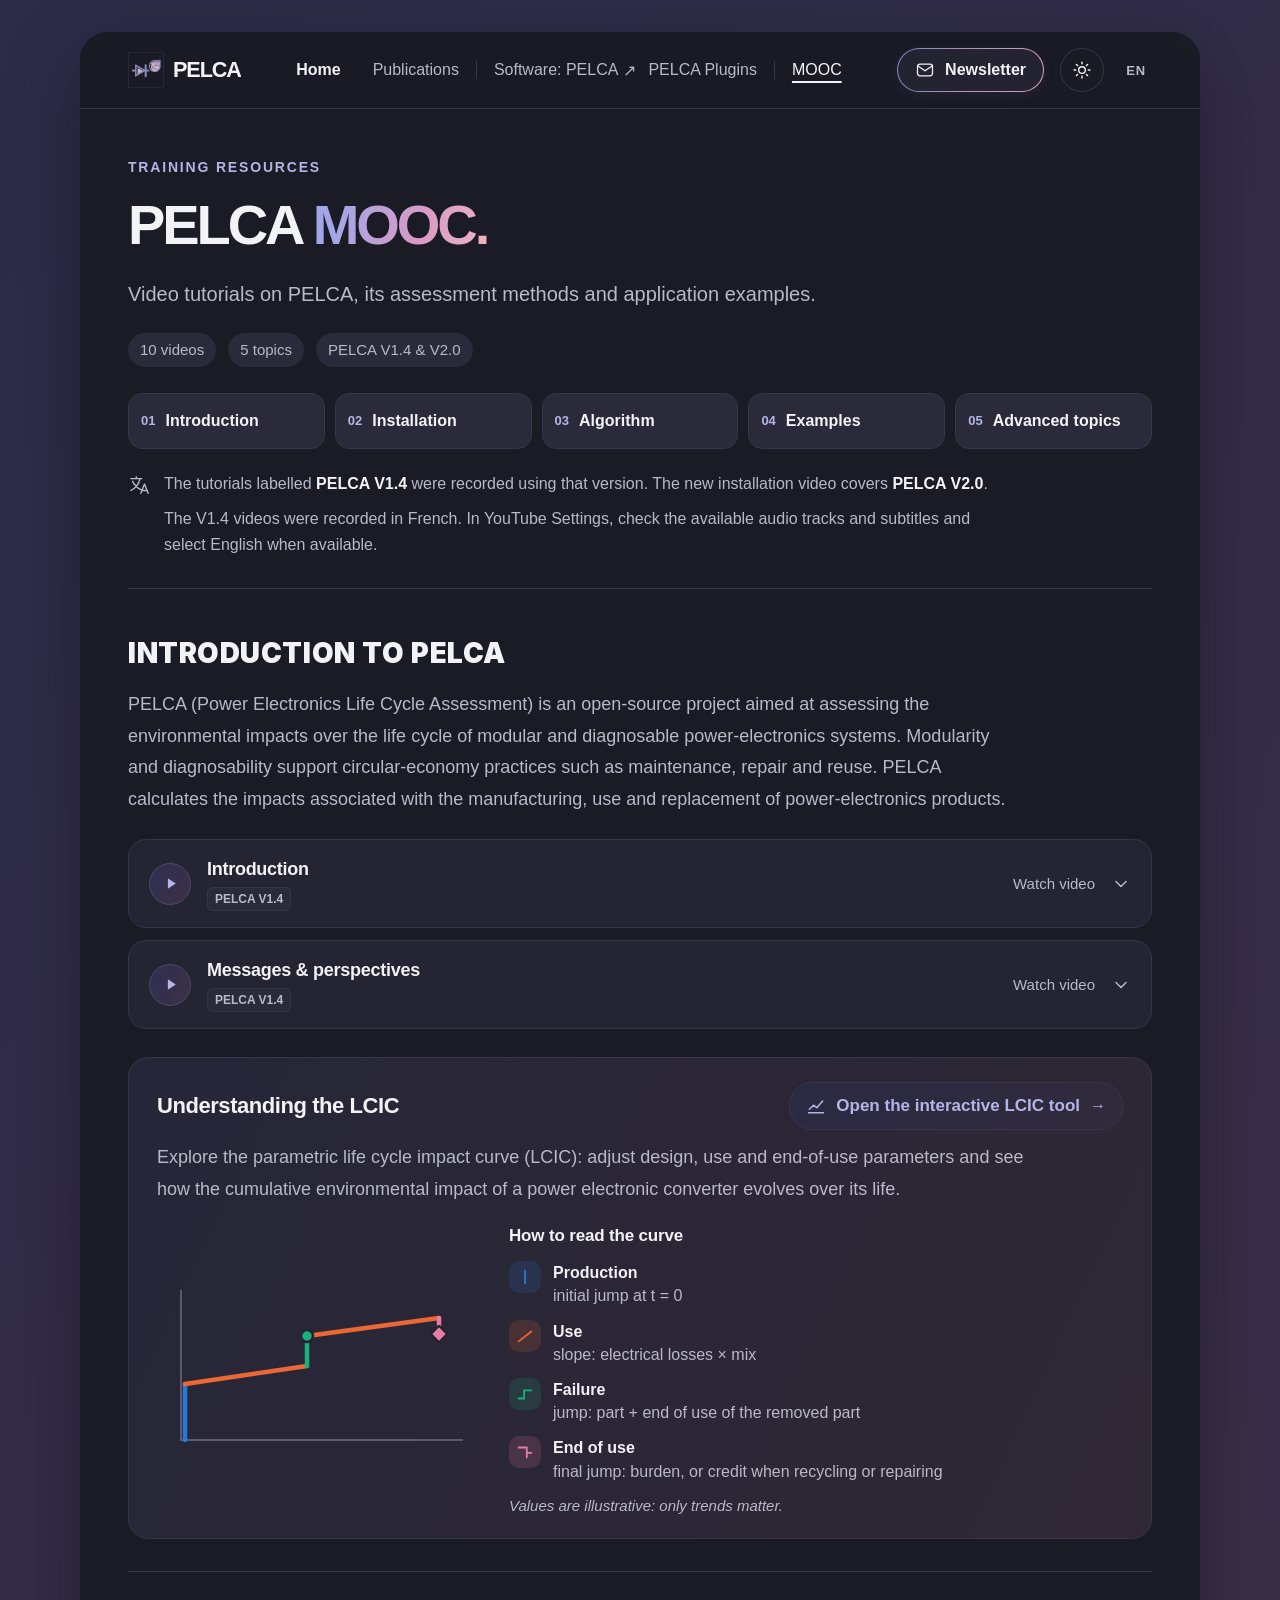
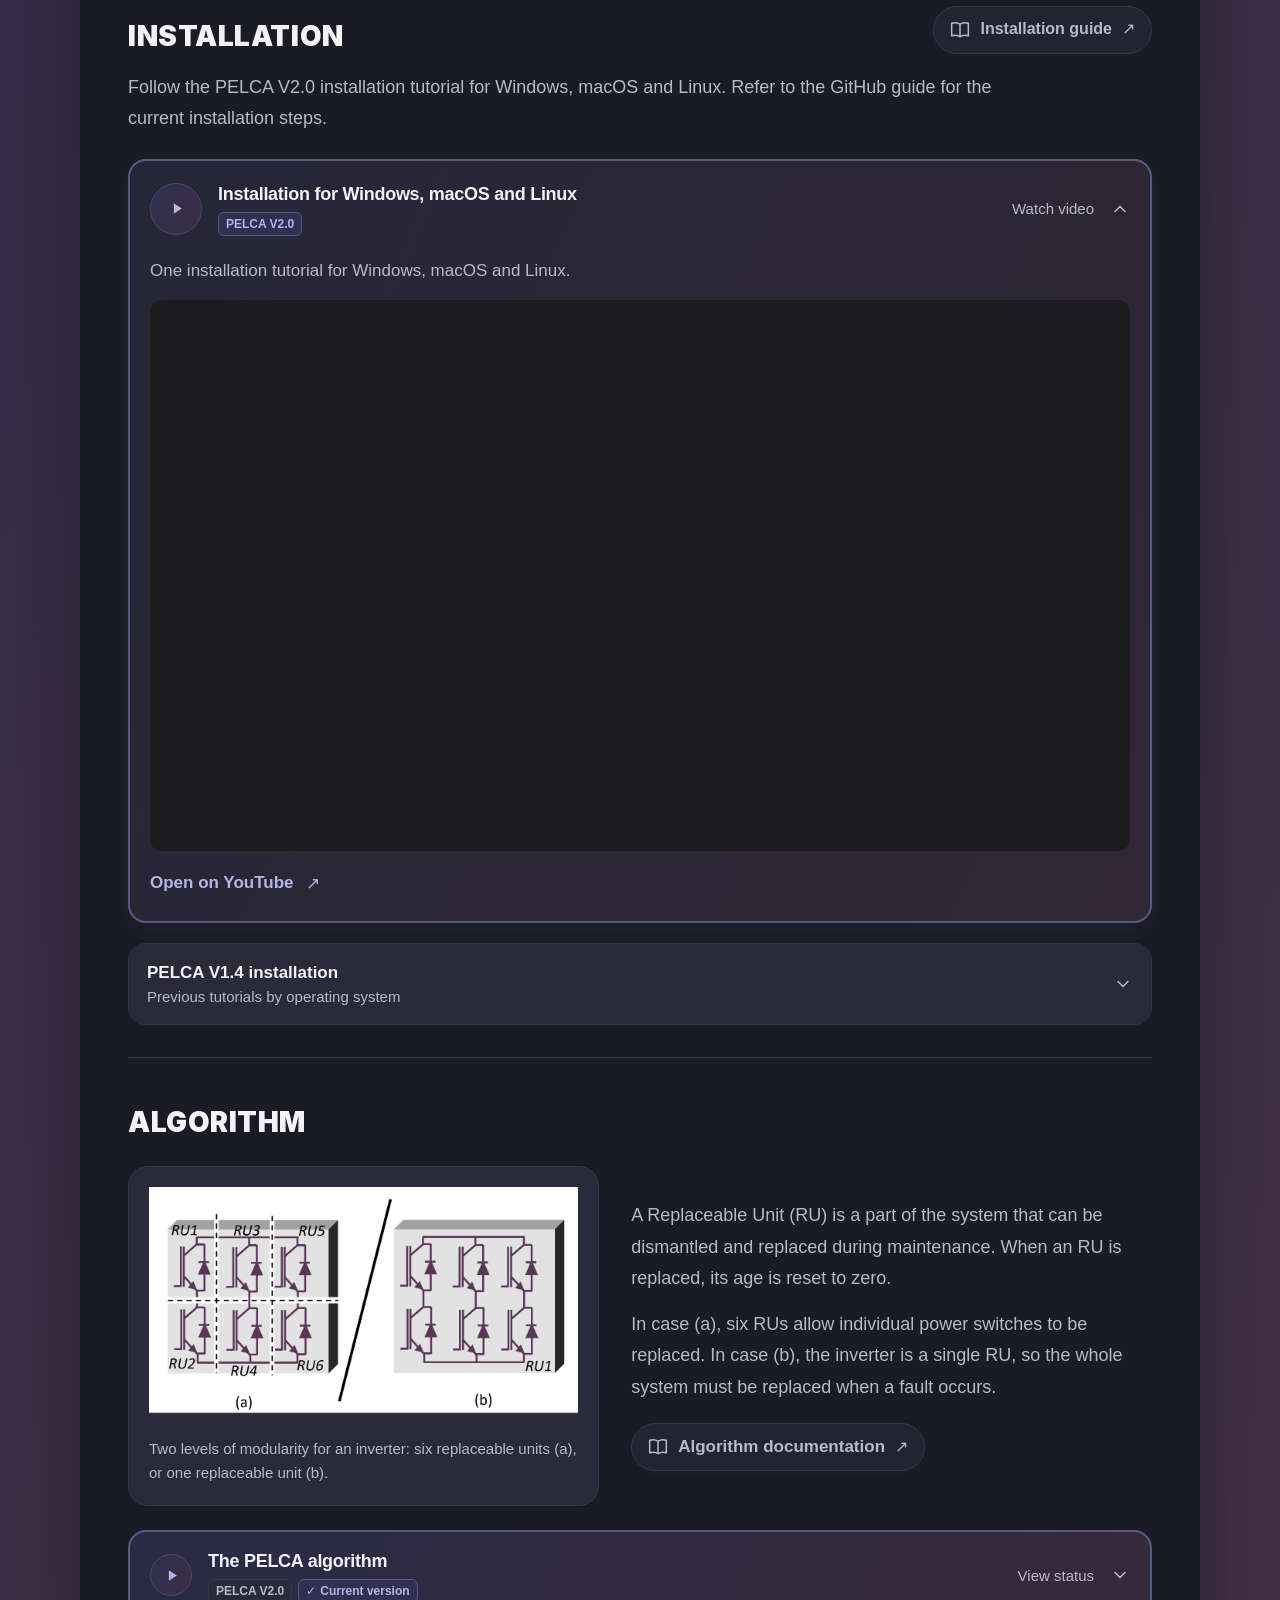
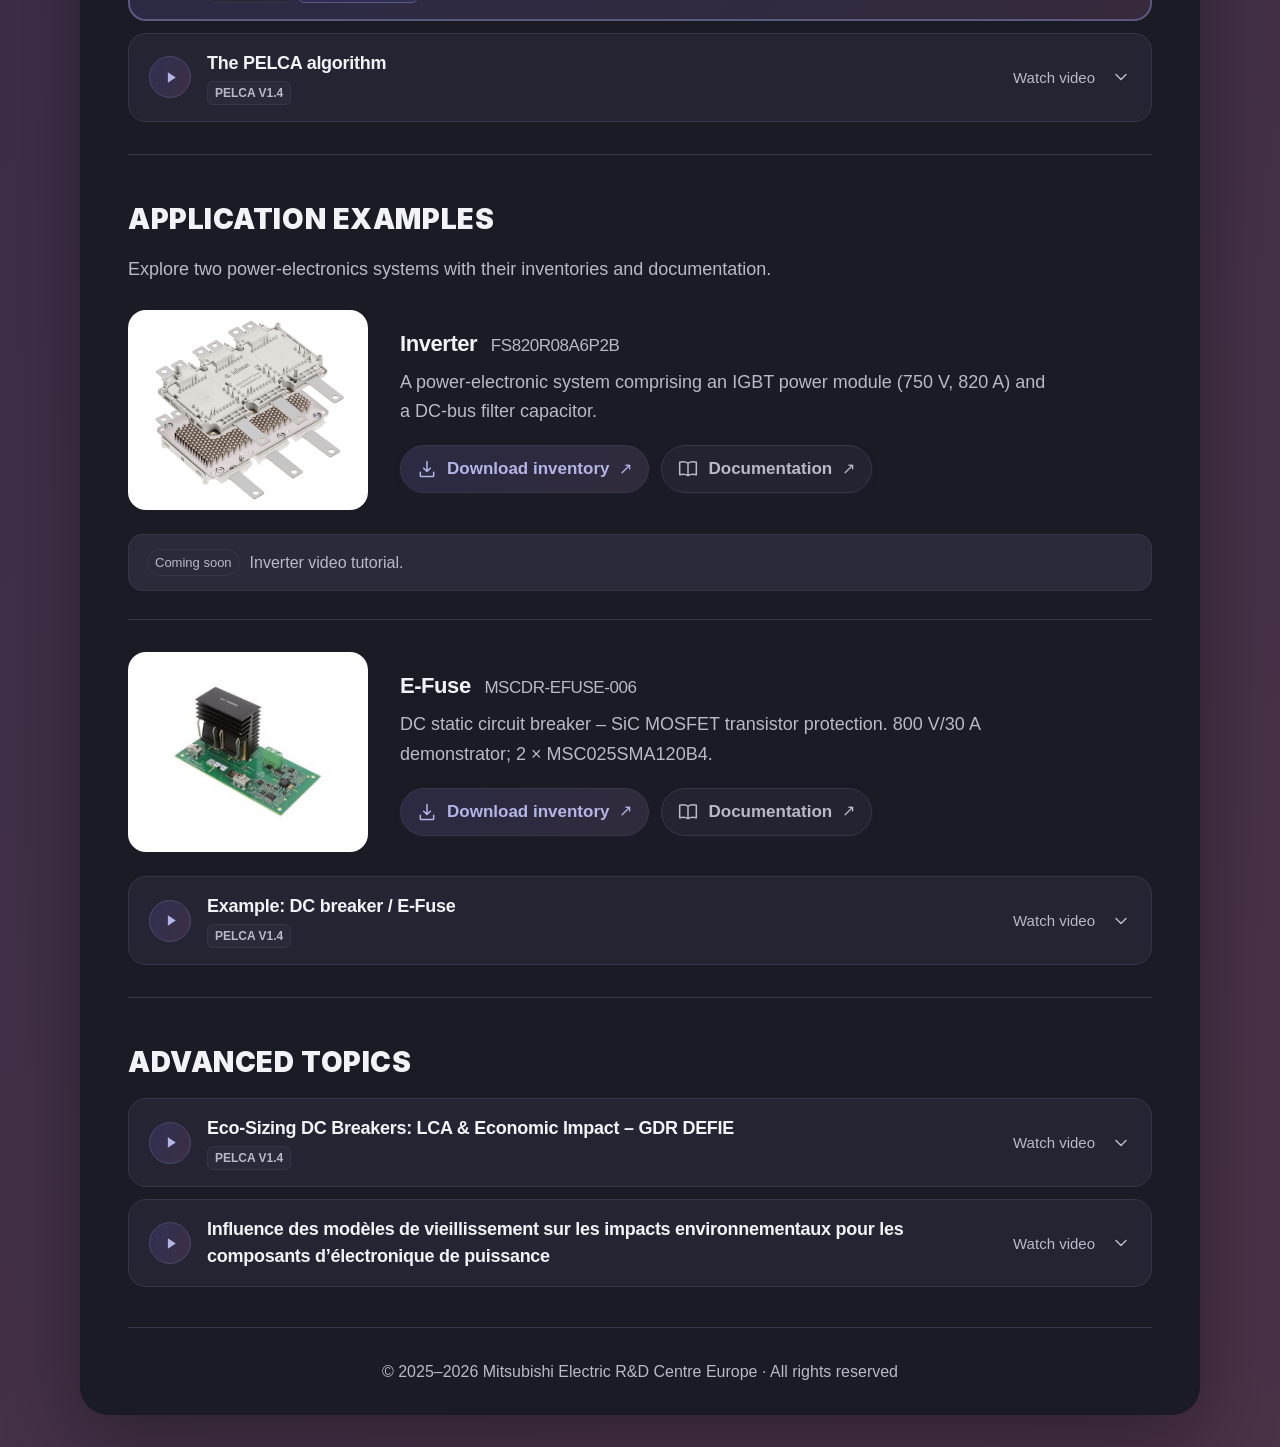
==== commit 7ebae9ff: "PELCA website" ====
--- a/mooc.html
+++ b/mooc.html
@@ -16,9 +16,12 @@
   <meta name="apple-mobile-web-app-status-bar-style" content="default" />
   <meta name="msapplication-TileImage" content="icons/first_image.png" />
   <meta name="msapplication-TileColor" content="#7f82bc" />
+  <script src="assets/theme.js"></script>
+  <script src="assets/i18n.js"></script>
   <link rel="stylesheet" href="assets/pelca.css" />
   <link rel="stylesheet" href="assets/pages.css" />
   <link rel="stylesheet" href="assets/mooc.css" />
+  <link rel="stylesheet" href="assets/theme.css" />
   <script src="assets/pelca.js" defer></script>
   <script src="assets/mooc.js" defer></script>
 </head>
@@ -38,6 +41,8 @@
           <a class="resource-mooc" href="mooc.html" aria-current="page">MOOC</a>
         </nav>
         <a class="header-cta newsletter-cta" href="https://forms.office.com/e/TFM0s2G8ew" target="_blank" rel="noopener noreferrer" aria-label="PELCA newsletter" title="Newsletter"><svg class="newsletter-icon" viewBox="0 0 24 24" aria-hidden="true" focusable="false"><rect x="3" y="5" width="18" height="14" rx="3" /><path d="m3 7 9 6 9-6" /></svg><span class="newsletter-label">Newsletter</span></a>
+        <button type="button" class="theme-toggle" aria-label="Switch to dark mode" title="Switch to dark mode"><svg class="icon-moon" viewBox="0 0 24 24" aria-hidden="true" focusable="false"><path d="M20 14.5A8 8 0 0 1 9.5 4a8 8 0 1 0 10.5 10.5Z" /></svg><svg class="icon-sun" viewBox="0 0 24 24" aria-hidden="true" focusable="false"><circle cx="12" cy="12" r="4" /><path d="M12 2.5v2M12 19.5v2M2.5 12h2M19.5 12h2M5.3 5.3l1.4 1.4M17.3 17.3l1.4 1.4M5.3 18.7l1.4-1.4M17.3 6.7l1.4-1.4" /></svg></button>
+        <button type="button" class="lang-switch" aria-label="Passer en français" title="Passer en français" lang="fr"><span data-lang="en" aria-hidden="true">EN</span><span data-lang="fr" aria-hidden="true">FR</span></button>
         <details class="mobile-nav">
           <summary aria-label="Open navigation"><span></span><span></span></summary>
           <nav aria-label="Mobile navigation">
@@ -104,12 +109,42 @@
           </div>
         </details>
         </div>
+        <div class="mooc-tool-block" id="interactive-tool" role="group" aria-labelledby="tool-title">
+          <div class="mooc-tool-card">
+            <div class="mooc-tool-heading">
+              <h3 id="tool-title">Understanding the LCIC</h3>
+              <a class="example-action" href="CICV_param.html"><svg class="example-action-icon" viewBox="0 0 24 24" aria-hidden="true" focusable="false"><path d="M3 20h18M4 16l5-5 4 3 7-8" /></svg>Open the interactive LCIC tool <span class="example-action-arrow" aria-hidden="true">→</span></a>
+            </div>
+            <p class="mooc-description">Explore the parametric life cycle impact curve (LCIC): adjust design, use and end-of-use parameters and see how the cumulative environmental impact of a power electronic converter evolves over its life.</p>
+            <div class="mooc-tool">
+              <svg class="mooc-tool-curve" viewBox="0 0 320 190" aria-hidden="true" focusable="false">
+                <path class="axis" d="M24 16v150h282" />
+                <path class="seg" style="stroke:#2a78d6" d="M28 166V110" />
+                <path class="seg" style="stroke:#eb6834" d="M28 110L150 92M150 62L282 44" />
+                <path class="seg" style="stroke:#1baf7a" d="M150 92V62" />
+                <path class="seg" style="stroke:#e87ba4" d="M282 44V60" />
+                <circle class="marker" cx="150" cy="62" r="6" fill="#1baf7a" />
+                <rect class="marker" x="276" y="54" width="12" height="12" rx="2" fill="#e87ba4" transform="rotate(45 282 60)" />
+              </svg>
+              <span class="mooc-tool-text">
+                <span class="mooc-tool-title" id="tool-card-title">How to read the curve</span>
+                <span class="mooc-tool-list">
+                  <span class="mooc-tool-item"><span class="mooc-tool-ic" style="background:color-mix(in srgb, #2a78d6 16%, transparent);color:#2a78d6"><svg viewBox="0 0 20 20" aria-hidden="true" focusable="false"><path d="M10 3v14" /></svg></span><span><b>Production</b>initial jump at t = 0</span></span>
+                  <span class="mooc-tool-item"><span class="mooc-tool-ic" style="background:color-mix(in srgb, #eb6834 16%, transparent);color:#eb6834"><svg viewBox="0 0 20 20" aria-hidden="true" focusable="false"><path d="M3 16L17 5" /></svg></span><span><b>Use</b>slope: electrical losses × mix</span></span>
+                  <span class="mooc-tool-item"><span class="mooc-tool-ic" style="background:color-mix(in srgb, #1baf7a 16%, transparent);color:#1baf7a"><svg viewBox="0 0 20 20" aria-hidden="true" focusable="false"><path d="M3 15h6V6h8" /></svg></span><span><b>Failure</b>jump: part + end of use of the removed part</span></span>
+                  <span class="mooc-tool-item"><span class="mooc-tool-ic" style="background:color-mix(in srgb, #e87ba4 16%, transparent);color:#e87ba4"><svg viewBox="0 0 20 20" aria-hidden="true" focusable="false"><path d="M3 5h9v11M12 11h5" /></svg></span><span><b>End of use</b>final jump: burden, or credit when recycling or repairing</span></span>
+                </span>
+                <span class="mooc-tool-note">Values are illustrative: only trends matter.</span>
+              </span>
+            </div>
+          </div>
+        </div>
       </section>
 
       <section class="mooc-section section-wrap reveal" id="installation" aria-labelledby="installation-title">
         <div class="home-section-heading">
           <h2 class="home-section-title" id="installation-title">Installation</h2>
-          <a class="example-action example-documentation" href="https://github.com/merce-fra/PELCA/blob/main/README.md#installation-guide" target="_blank" rel="noopener noreferrer"><svg class="example-action-icon" viewBox="0 0 24 24" aria-hidden="true" focusable="false"><path d="M12 5v15M12 5C9 3 5 3 2 4v15c3-1 7-1 10 1 3-2 7-2 10-1V4c-3-1-7-1-10 1Z" /></svg>Installation guide <span class="example-action-arrow" aria-hidden="true">↗</span></a>
+          <a class="example-action example-documentation" href="https://github.com/merce-fra/PELCA/blob/Release_PELCA_v2.0/README.md#installation-guide" target="_blank" rel="noopener noreferrer"><svg class="example-action-icon" viewBox="0 0 24 24" aria-hidden="true" focusable="false"><path d="M12 5v15M12 5C9 3 5 3 2 4v15c3-1 7-1 10 1 3-2 7-2 10-1V4c-3-1-7-1-10 1Z" /></svg>Installation guide <span class="example-action-arrow" aria-hidden="true">↗</span></a>
         </div>
         <p class="mooc-description">Follow the PELCA V2.0 installation tutorial for Windows, macOS and Linux. Refer to the GitHub guide for the current installation steps.</p>
         <div class="mooc-lessons mooc-current-installation">
@@ -183,7 +218,7 @@
           <div>
             <p class="mooc-description">A Replaceable Unit (RU) is a part of the system that can be dismantled and replaced during maintenance. When an RU is replaced, its age is reset to zero.</p>
             <p class="mooc-description">In case (a), six RUs allow individual power switches to be replaced. In case (b), the inverter is a single RU, so the whole system must be replaced when a fault occurs.</p>
-            <a class="example-action example-documentation" href="https://github.com/merce-fra/PELCA/blob/main/documentations/Algorithm.md" target="_blank" rel="noopener noreferrer"><svg class="example-action-icon" viewBox="0 0 24 24" aria-hidden="true" focusable="false"><path d="M12 5v15M12 5C9 3 5 3 2 4v15c3-1 7-1 10 1 3-2 7-2 10-1V4c-3-1-7-1-10 1Z" /></svg>Algorithm documentation <span class="example-action-arrow" aria-hidden="true">↗</span></a>
+            <a class="example-action example-documentation" href="https://github.com/merce-fra/PELCA/blob/Release_PELCA_v2.0/documentations/Algorithm.md" target="_blank" rel="noopener noreferrer"><svg class="example-action-icon" viewBox="0 0 24 24" aria-hidden="true" focusable="false"><path d="M12 5v15M12 5C9 3 5 3 2 4v15c3-1 7-1 10 1 3-2 7-2 10-1V4c-3-1-7-1-10 1Z" /></svg>Algorithm documentation <span class="example-action-arrow" aria-hidden="true">↗</span></a>
           </div>
         </div>
         <div class="mooc-lessons">
@@ -226,8 +261,8 @@
               <h3 id="inverter-title">Inverter <span>FS820R08A6P2B</span></h3>
               <p>A power-electronic system comprising an IGBT power module (750 V, 820 A) and a DC-bus filter capacitor.</p>
               <div class="home-example-links">
-                <a class="example-action example-download" href="https://github.com/merce-fra/PELCA/raw/refs/heads/main/PELCA%20datasets/PowerModuleAndCapacitor/PELCA_v2.0.0_PowerModuleAndCapacitor.xlsm" target="_blank" rel="noopener noreferrer"><svg class="example-action-icon" viewBox="0 0 24 24" aria-hidden="true" focusable="false"><path d="M12 3v12m-4-4 4 4 4-4M4 16v4a1 1 0 0 0 1 1h14a1 1 0 0 0 1-1v-4" /></svg>Download inventory <span class="example-action-arrow" aria-hidden="true">↗</span></a>
-                <a class="example-action example-documentation" href="https://github.com/merce-fra/PELCA/blob/main/documentations/PELCA_Instructions.md#input-excel-file" target="_blank" rel="noopener noreferrer"><svg class="example-action-icon" viewBox="0 0 24 24" aria-hidden="true" focusable="false"><path d="M12 5v15M12 5C9 3 5 3 2 4v15c3-1 7-1 10 1 3-2 7-2 10-1V4c-3-1-7-1-10 1Z" /></svg>Documentation <span class="example-action-arrow" aria-hidden="true">↗</span></a>
+                <a class="example-action example-download" href="https://github.com/merce-fra/PELCA/blob/Release_PELCA_v2.0/PELCA%20datasets/PowerModuleAndCapacitor/PELCA_v2.0.0_PowerModuleAndCapacitor.xlsm" target="_blank" rel="noopener noreferrer"><svg class="example-action-icon" viewBox="0 0 24 24" aria-hidden="true" focusable="false"><path d="M12 3v12m-4-4 4 4 4-4M4 16v4a1 1 0 0 0 1 1h14a1 1 0 0 0 1-1v-4" /></svg>Download inventory <span class="example-action-arrow" aria-hidden="true">↗</span></a>
+                <a class="example-action example-documentation" href="https://github.com/merce-fra/PELCA/blob/Release_PELCA_v2.0/documentations/PELCA_Instructions.md" target="_blank" rel="noopener noreferrer"><svg class="example-action-icon" viewBox="0 0 24 24" aria-hidden="true" focusable="false"><path d="M12 5v15M12 5C9 3 5 3 2 4v15c3-1 7-1 10 1 3-2 7-2 10-1V4c-3-1-7-1-10 1Z" /></svg>Documentation <span class="example-action-arrow" aria-hidden="true">↗</span></a>
               </div>
             </div>
           </div>
@@ -240,8 +275,8 @@
               <h3 id="efuse-title">E-Fuse <span>MSCDR-EFUSE-006</span></h3>
               <p>DC static circuit breaker – SiC MOSFET transistor protection. 800 V/30 A demonstrator; 2 × MSC025SMA120B4.</p>
               <div class="home-example-links">
-                <a class="example-action example-download" href="https://github.com/merce-fra/PELCA/raw/refs/heads/main/PELCA%20datasets/E-Fuse/PELCA_v2.0.0_Efuse.xlsm" target="_blank" rel="noopener noreferrer"><svg class="example-action-icon" viewBox="0 0 24 24" aria-hidden="true" focusable="false"><path d="M12 3v12m-4-4 4 4 4-4M4 16v4a1 1 0 0 0 1 1h14a1 1 0 0 0 1-1v-4" /></svg>Download inventory <span class="example-action-arrow" aria-hidden="true">↗</span></a>
-                <a class="example-action example-documentation" href="https://github.com/merce-fra/PELCA/blob/main/documentations/PELCA_Instructions.md#input-excel-file" target="_blank" rel="noopener noreferrer"><svg class="example-action-icon" viewBox="0 0 24 24" aria-hidden="true" focusable="false"><path d="M12 5v15M12 5C9 3 5 3 2 4v15c3-1 7-1 10 1 3-2 7-2 10-1V4c-3-1-7-1-10 1Z" /></svg>Documentation <span class="example-action-arrow" aria-hidden="true">↗</span></a>
+                <a class="example-action example-download" href="https://github.com/merce-fra/PELCA/blob/Release_PELCA_v2.0/PELCA%20datasets/E-Fuse/PELCA_v2.0.0_Efuse.xlsm" target="_blank" rel="noopener noreferrer"><svg class="example-action-icon" viewBox="0 0 24 24" aria-hidden="true" focusable="false"><path d="M12 3v12m-4-4 4 4 4-4M4 16v4a1 1 0 0 0 1 1h14a1 1 0 0 0 1-1v-4" /></svg>Download inventory <span class="example-action-arrow" aria-hidden="true">↗</span></a>
+                <a class="example-action example-documentation" href="https://github.com/merce-fra/PELCA/blob/Release_PELCA_v2.0/documentations/PELCA_Instructions.md" target="_blank" rel="noopener noreferrer"><svg class="example-action-icon" viewBox="0 0 24 24" aria-hidden="true" focusable="false"><path d="M12 5v15M12 5C9 3 5 3 2 4v15c3-1 7-1 10 1 3-2 7-2 10-1V4c-3-1-7-1-10 1Z" /></svg>Documentation <span class="example-action-arrow" aria-hidden="true">↗</span></a>
               </div>
             </div>
           </div>
@@ -291,6 +326,7 @@
         </details>
         </div>
       </section>
+
     </main>
 
     <footer class="site-footer section-wrap">
--- a/assets/pages.css
+++ b/assets/pages.css
@@ -57,6 +57,8 @@
 .about-dialog p { font-size: 1.125rem; line-height: 1.7; color: var(--secondary); }
 .about-dialog p + p { margin-top: 18px; }
 .about-dialog strong { color: var(--text); font-weight: 650; }
+/* Lien vers l'outil LCIC (CICV_param.html), en bas à droite de la fenêtre */
+.about-tool { display: flex; justify-content: flex-end; margin-top: 26px; }
 .about-close-form { position: absolute; top: 12px; right: 12px; margin: 0; }
 .about-close { display: grid; place-items: center; width: 44px; height: 44px; border: 0; border-radius: 50%; background: #f5f2f8; color: var(--secondary); font-size: 1.75rem; line-height: 1; cursor: pointer; }
 .about-close:hover { background: #ece6f1; color: var(--text); }
@@ -102,7 +104,7 @@
 .home-section-title { color: var(--text); font-family: "PELCA Inter Black", "Arial Black", -apple-system, BlinkMacSystemFont, "Segoe UI", sans-serif; font-size: clamp(1.375rem, 2.6vw, 1.75rem); font-weight: 900; line-height: 1.35; letter-spacing: .02em; text-transform: uppercase; }
 .home-example { display: grid; grid-template-columns: 240px minmax(0, 1fr); gap: 32px; align-items: center; padding-block: 24px; }
 .home-example + .home-example { border-top: 1px solid var(--line); }
-.home-example-photo { display: block; width: 240px; height: 200px; object-fit: contain; transition: transform .3s ease; }
+.home-example-photo { display: block; width: 240px; height: 200px; padding: 10px; object-fit: contain; background: #fff; border-radius: 18px; transition: transform .3s ease; }
 .home-example h3 { font-size: 1.375rem; line-height: 1.5; font-weight: 650; letter-spacing: -.02em; }
 .home-example h3 > span { color: var(--secondary); font-size: 1.0625rem; font-weight: 450; margin-left: 8px; }
 .home-example-content > p { margin-top: 8px; font-size: 1.125rem; line-height: 1.65; color: var(--secondary); max-width: 660px; }
--- a/assets/mooc.css
+++ b/assets/mooc.css
@@ -72,6 +72,32 @@
 .mooc-example + .mooc-example { margin-top: 28px; padding-top: 8px; border-top: 1px solid var(--line); }
 .mooc-pending { display: flex; align-items: center; flex-wrap: wrap; gap: 10px; padding: 14px 18px; border: 1px solid var(--line); border-radius: 14px; background: #fafafa; color: var(--secondary); font-size: 1rem; line-height: 1.5; }
 .mooc-section:last-child { padding-bottom: 40px; }
+/* Bloc « Understanding the LCIC » dans l'introduction : carte cliquable vers l'outil */
+.mooc-tool-block { margin-top: 28px; }
+.mooc-tool-card {
+  padding: 24px 28px; border: 1px solid var(--line); border-radius: 20px; background: linear-gradient(115deg, #f4f2fa, #fcf3f6); color: var(--text);
+}
+.mooc-tool-heading { display: flex; align-items: center; justify-content: space-between; flex-wrap: wrap; gap: 12px 20px; margin-bottom: 12px; }
+.mooc-tool-heading h3 { margin: 0; font-size: 1.375rem; font-weight: 700; letter-spacing: -.02em; line-height: 1.3; }
+.mooc-tool { display: grid; grid-template-columns: minmax(0, 320px) minmax(0, 1fr); align-items: center; gap: 32px; margin-top: 20px; }
+.mooc-tool-curve { display: block; width: 100%; height: auto; }
+.mooc-tool-curve .axis { fill: none; stroke: var(--secondary); stroke-opacity: .35; stroke-width: 2; }
+.mooc-tool-curve .seg { fill: none; stroke-width: 4.5; stroke-linecap: round; stroke-linejoin: round; }
+.mooc-tool-curve .marker { stroke: var(--card); stroke-width: 2.5; }
+.mooc-tool-text { display: grid; gap: 14px; }
+.mooc-tool-title { font-size: 1.0625rem; font-weight: 650; letter-spacing: -.01em; line-height: 1.3; }
+.mooc-tool-list { display: grid; gap: 12px; }
+.mooc-tool-item { display: grid; grid-template-columns: 32px minmax(0, 1fr); gap: 12px; align-items: start; color: var(--secondary); font-size: 1rem; line-height: 1.45; }
+.mooc-tool-item b { display: block; color: var(--text); font-weight: 650; }
+.mooc-tool-ic { display: grid; place-items: center; width: 32px; height: 32px; border-radius: 10px; }
+.mooc-tool-ic svg { width: 18px; height: 18px; fill: none; stroke: currentColor; stroke-width: 2; stroke-linecap: round; }
+.mooc-tool-note { color: var(--secondary); font-size: .9375rem; font-style: italic; }
+@media (max-width: 780px) {
+  .mooc-tool-card { padding: 20px; }
+  .mooc-tool-heading .example-action { min-height: 44px; padding: 8px 12px; font-size: .875rem; gap: 7px; white-space: nowrap; }
+  .mooc-tool { grid-template-columns: 1fr; gap: 18px; }
+  .mooc-tool-curve { max-width: 320px; }
+}
 @media (hover: hover) and (pointer: fine) {
   .mooc-index a:hover { transform: translateY(-2px); border-color: #b6b3d0; background: #efebf5; }
   .mooc-lesson:hover { border-color: #b8b4d3; }
--- a/assets/theme.css
+++ b/assets/theme.css
@@ -0,0 +1,106 @@
+/* PELCA — bouton lune/soleil et mode nuit, communs à toutes les pages.
+   Le thème est posé sur <html data-theme="light|dark"> par assets/theme.js. */
+
+/* ---------- Bouton dans l'en-tête, à droite de « Newsletter » ---------- */
+.theme-toggle {
+  flex: none; display: grid; place-items: center; width: 44px; height: 44px; padding: 0;
+  border: 1px solid var(--line); border-radius: 50%; background: transparent; color: var(--text);
+  cursor: pointer; transition: border-color .2s, background .2s;
+}
+.theme-toggle svg { width: 20px; height: 20px; fill: none; stroke: currentColor; stroke-width: 1.7; stroke-linecap: round; stroke-linejoin: round; }
+.theme-toggle .icon-sun, :root[data-theme="dark"] .theme-toggle .icon-moon { display: none; }
+:root[data-theme="dark"] .theme-toggle .icon-sun { display: block; }
+@media (hover: hover) and (pointer: fine) { .theme-toggle:hover { border-color: var(--violet); background: var(--surface); } }
+@media print { .theme-toggle { display: none; } }
+/* Petits écrans : Newsletter réduit à son icône pour laisser la place aux boutons langue et thème */
+@media (max-width: 600px) {
+  .official-site .newsletter-cta { width: 44px; padding-inline: 0; gap: 0; justify-content: center; }
+  .official-site .newsletter-label { display: none; }
+}
+
+/* ---------- Langue : « EN » ou « FR » (langue en cours), discret, après le mode nuit ; un clic bascule ---------- */
+.lang-switch {
+  flex: none; display: grid; place-items: center; min-width: 32px; height: 44px; padding: 0 4px;
+  border: 0; background: none; color: var(--secondary); cursor: pointer;
+  font: inherit; font-size: .8125rem; font-weight: 600; letter-spacing: .06em; transition: color .2s;
+}
+.lang-switch span { display: none; }
+:root:not([lang="fr"]) .lang-switch [data-lang="en"], :root[lang="fr"] .lang-switch [data-lang="fr"] { display: block; }
+.lang-switch:hover { color: var(--text); text-decoration: underline; text-underline-offset: 5px; }
+@media print { .lang-switch { display: none; } }
+
+/* ---------- Couleurs de nuit ---------- */
+:root[data-theme="dark"] {
+  color-scheme: dark;
+  --background: #1b1b26; --card: #232331; --surface: #2a2a3a; --line: #363648;
+  --text: #f2f2f7; --secondary: #b9b9c8; --header: rgba(27, 27, 38, .86);
+  --accent: #b3b5e6; --violet: #9da0dc;
+}
+/* pages.css redéfinit ces couleurs sur .official-site */
+:root[data-theme="dark"] .official-site { --secondary: #b9b9c8; --accent: #b3b5e6; background: linear-gradient(135deg, #2c2c48, #4a3247); }
+:root[data-theme="dark"] .official-site .site-shell { box-shadow: 0 24px 80px #00000055; }
+.official-site, .official-site .site-shell, .site-header { transition: background-color .4s, color .4s; }
+
+/* Commun : en-tête, titres, boutons */
+:root[data-theme="dark"] .gradient-text { background-image: linear-gradient(105deg, #a3a6e6 15%, #d79bc4 62%, #f0b3c3); }
+:root[data-theme="dark"] .nav-divider { background: var(--line); }
+:root[data-theme="dark"] .newsletter-cta { --newsletter-fill: var(--card); color: var(--text); }
+:root[data-theme="dark"] .newsletter-cta:hover { --newsletter-fill: var(--surface); }
+:root[data-theme="dark"] .button-primary { background: #6b6fb4; }
+:root[data-theme="dark"] .resource-publications { --resource-tint: #2e2630; --resource-border: #4a3a46; --resource-accent: #d9a7bf; }
+:root[data-theme="dark"] .resource-github { --resource-tint: #272842; --resource-border: #3d3f62; --resource-accent: #b3b5e6; }
+:root[data-theme="dark"] .resource-plugins { --resource-tint: #2a2740; --resource-border: #423c5e; --resource-accent: #c2b3e6; }
+:root[data-theme="dark"] .resource-mooc { --resource-tint: #31282a; --resource-border: #4d3d3c; --resource-accent: #e0b0aa; }
+
+/* Accueil */
+:root[data-theme="dark"] .compact-home::before { background: radial-gradient(ellipse at 75% 20%, #5a3d4e 0, transparent 48%), linear-gradient(125deg, #2c2c48 15%, #4a3247 85%); }
+:root[data-theme="dark"] .launch-cta { background: linear-gradient(110deg, #3b3d6b 0%, #4f4267 38%, #66425a 65%, #3b3d6b 100%); background-size: 240% 100%; color: #f2f2f7; }
+:root[data-theme="dark"] .about-trigger { border-color: var(--line); background: #232331c9; }
+:root[data-theme="dark"] .about-trigger:hover { background: var(--surface); }
+:root[data-theme="dark"] .about-question { background: linear-gradient(120deg, #3b3d6b, #5a3d4e); }
+:root[data-theme="dark"] .about-dialog { border-color: var(--line); background: var(--card); }
+:root[data-theme="dark"] .about-close { background: var(--surface); }
+:root[data-theme="dark"] .about-close:hover { background: var(--line); }
+:root[data-theme="dark"] .home-resource.home-mooc { background: linear-gradient(110deg, #29273d, #33283a) padding-box, linear-gradient(110deg, #7f82bc 0%, #e2a3b6 35%, #7f82bc 65%, #e2a3b6 100%) border-box; background-size: 100% 100%, 250% 100%; }
+:root[data-theme="dark"] .home-mooc .home-resource-icon { background: #ffffff14; }
+:root[data-theme="dark"] .home-mooc-topics a { border-color: var(--line); background: #ffffff0d; }
+:root[data-theme="dark"] .home-mooc-topics a:hover { background: var(--surface); border-color: var(--violet); }
+:root[data-theme="dark"] .home-mooc-opening { border-color: var(--line); background: var(--card); }
+:root[data-theme="dark"] .home-mooc-opening:hover { background: var(--surface); }
+:root[data-theme="dark"] .example-action { border-color: var(--line); background: linear-gradient(115deg, #2a2a42, #312a3c); }
+:root[data-theme="dark"] .example-video { border-color: #4a3a46; background: #2e2630; color: #d9a7bf; }
+:root[data-theme="dark"] .contributor-contact { border-color: #4a3a46; background: #2e2630; color: #e2b6cb; }
+/* Logos partenaires : on garde le fond blanc pour leurs couleurs */
+:root[data-theme="dark"] .contributor { border-color: var(--line); }
+
+/* MOOC */
+:root[data-theme="dark"] .mooc-index a { border-color: var(--line); background: var(--surface); }
+:root[data-theme="dark"] .mooc-lesson { border-color: var(--line); background: #242433; }
+:root[data-theme="dark"] .mooc-lesson[open] { background: var(--card); border-color: #4a4a66; }
+:root[data-theme="dark"] .mooc-play { border-color: #4a4a66; background: linear-gradient(120deg, #2f3052, #3d2f45); }
+:root[data-theme="dark"] .mooc-current-badge, :root[data-theme="dark"] .mooc-installation-current .mooc-lesson-version { border-color: #5a5a80; background: #2f3052; }
+:root[data-theme="dark"] .mooc-lesson-current, :root[data-theme="dark"] .mooc-installation-current { border-color: #5a5a80; background: linear-gradient(115deg, #2a2a45, #362a3c); }
+:root[data-theme="dark"] .mooc-lesson-current[open], :root[data-theme="dark"] .mooc-installation-current[open] { border-color: #5a5a80; background: linear-gradient(115deg, #262638, #2f2734); }
+:root[data-theme="dark"] .mooc-coming-soon, :root[data-theme="dark"] .mooc-playback-note, :root[data-theme="dark"] .mooc-pending { border-color: var(--line); background: var(--surface); }
+:root[data-theme="dark"] .mooc-youtube-fallback { border-color: var(--line); background: linear-gradient(115deg, #2a2a42, #312a3c); }
+:root[data-theme="dark"] .mooc-page .example-documentation { background: var(--card); border-color: var(--line); }
+:root[data-theme="dark"] .mooc-tool-card { border-color: var(--line); background: linear-gradient(115deg, #262638, #2f2734); }
+@media (hover: hover) and (pointer: fine) {
+  :root[data-theme="dark"] .mooc-index a:hover { border-color: var(--violet); background: var(--line); }
+  :root[data-theme="dark"] .mooc-lesson:hover { border-color: #5a5a80; }
+  :root[data-theme="dark"] .publication-card:hover { border-color: #5a5a80; }
+}
+
+/* Publications */
+:root[data-theme="dark"] .publication-toolbar { border-color: var(--line); background: linear-gradient(110deg, #262638, #2f2734); }
+:root[data-theme="dark"] .publication-toolbar input, :root[data-theme="dark"] .publication-toolbar select { border-color: #44445a; background: var(--card); }
+:root[data-theme="dark"] .publication-toolbar input::placeholder { color: #9a9aaa; }
+:root[data-theme="dark"] .publication-types button { --resource-border: var(--line); --resource-bg: var(--card); }
+:root[data-theme="dark"] .publication-types button > span { background: #ffffff12; }
+:root[data-theme="dark"] .publication-card { border-color: var(--line); background: linear-gradient(150deg, var(--card), #242433); }
+:root[data-theme="dark"] .publication-card[data-type="PhD thesis"], :root[data-theme="dark"] .publication-types button[data-publication-type="PhD thesis"] { --resource-bg: #3a2a33; --resource-border: #5c4050; --resource-ink: #e6b3ca; }
+:root[data-theme="dark"] .publication-card[data-type="Scientific paper"], :root[data-theme="dark"] .publication-types button[data-publication-type="Scientific paper"] { --resource-bg: #2d2b4a; --resource-border: #48456e; --resource-ink: #c3bff0; }
+:root[data-theme="dark"] .publication-card[data-type="Presentation"], :root[data-theme="dark"] .publication-types button[data-publication-type="Presentation"] { --resource-bg: #233142; --resource-border: #3a5068; --resource-ink: #a9c8e8; }
+:root[data-theme="dark"] .publication-card[data-type="Lecture"], :root[data-theme="dark"] .publication-types button[data-publication-type="Lecture"] { --resource-bg: #22362e; --resource-border: #3a5a4c; --resource-ink: #a6d8c2; }
+:root[data-theme="dark"] .publication-types button[data-publication-type=""] { --resource-bg: linear-gradient(115deg, #3a2a33 0%, #2d2b4a 34%, #233142 67%, #22362e 100%); --resource-border: #4a4a60; --resource-ink: #d6d4e6; }
+:root[data-theme="dark"] .publication-citation > summary, :root[data-theme="dark"] .publication-copy { border-color: var(--line); background: var(--card); }
